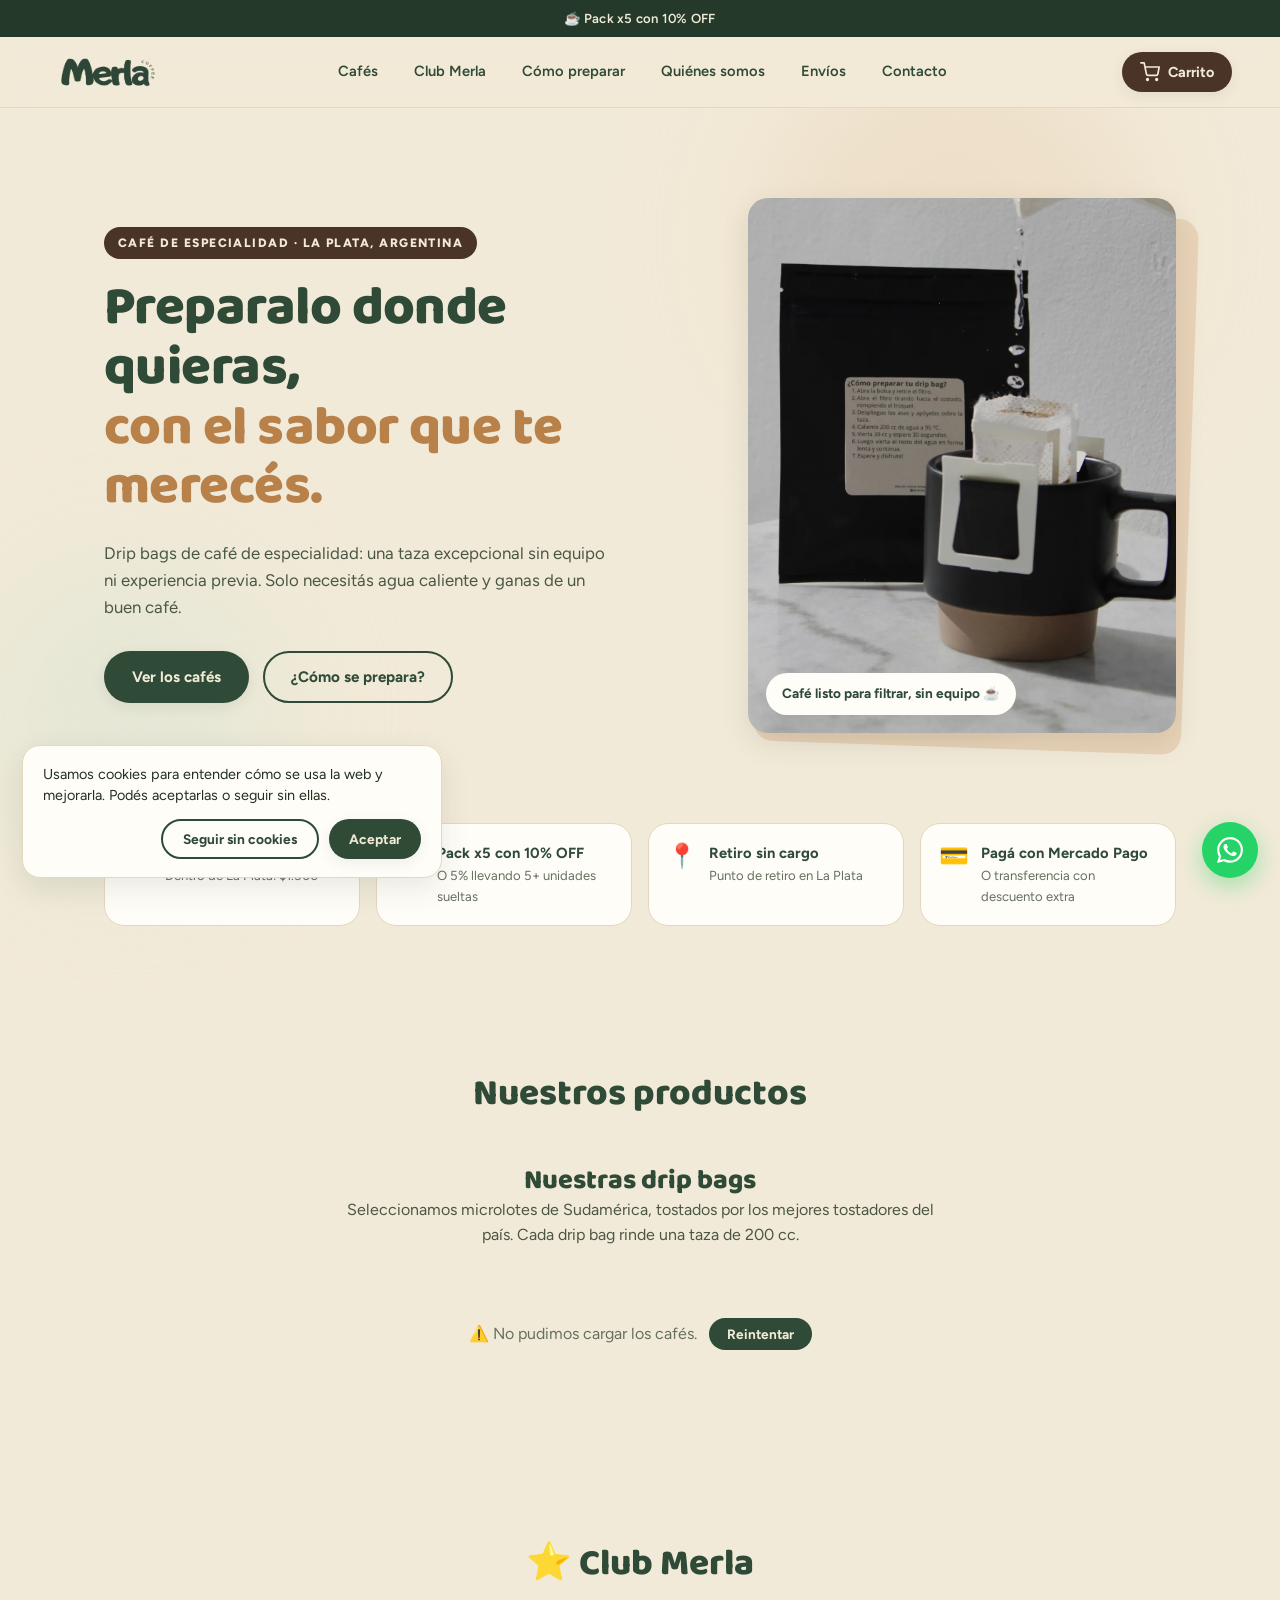
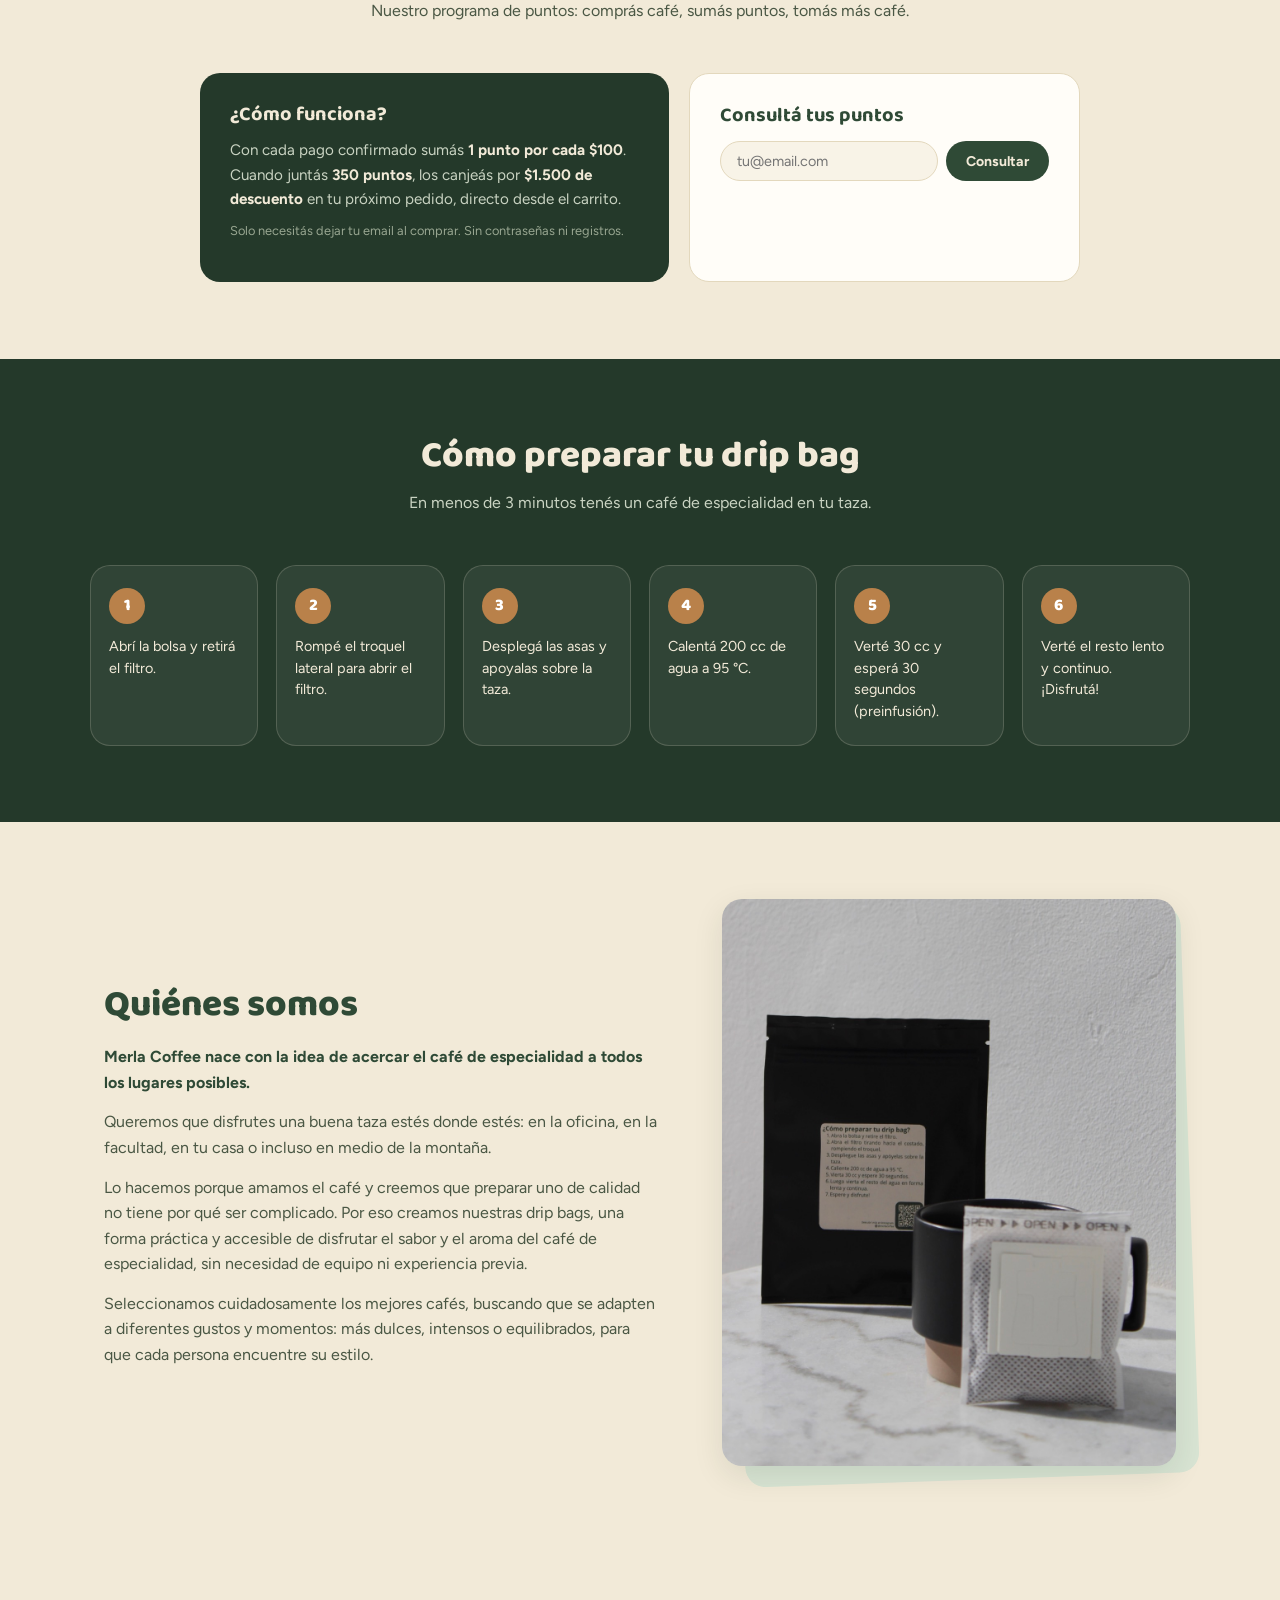
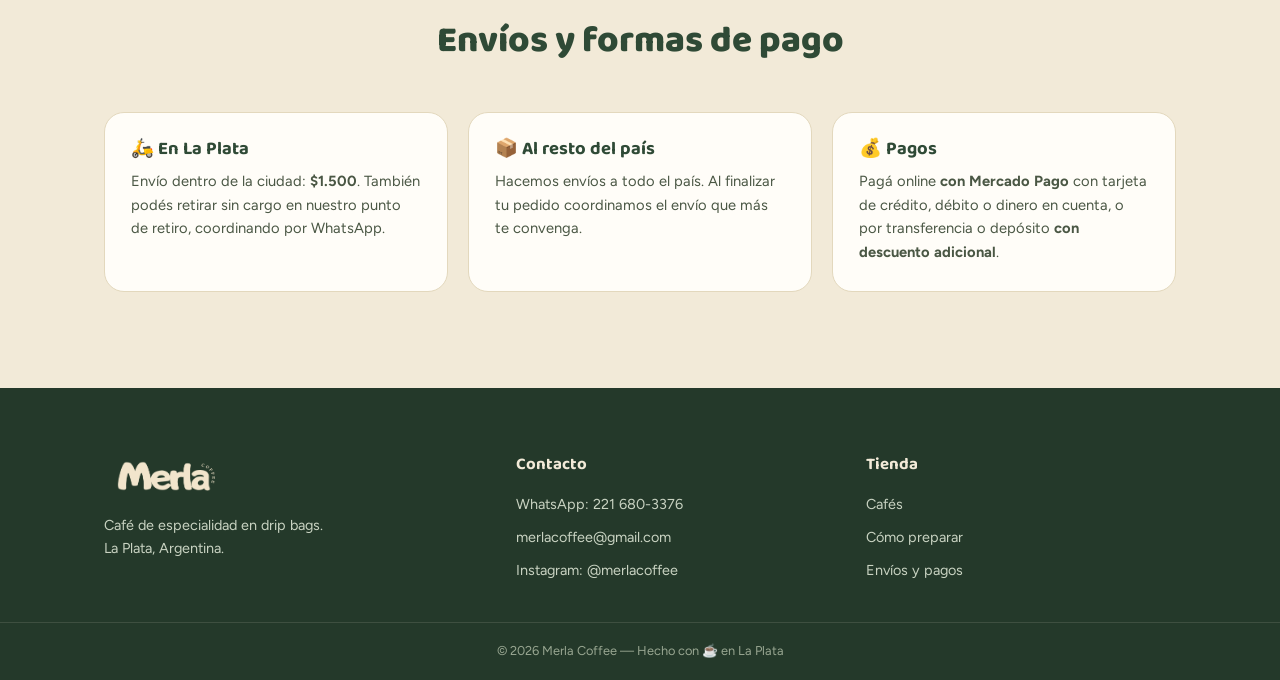
==== public/index.html @ 6edfac9d "Favicon sin fondo blanco: transparente afuera del circulo Co-Authored-By: Claude Opus 5.5 <noreply@a" ====
<!DOCTYPE html>
<html lang="es-AR">
<head>
  <!-- Iconos, todos derivados de img/favicon_1024.png. El de 180×180 es el que
       usa iOS al "Agregar a pantalla de inicio": tiene que venir ya en ese
       tamaño (si es más chico, el iPhone lo agranda y se ve borroso) y sin
       transparencia, porque iOS le aplica su propia máscara redondeada. -->
  <!-- Favicons circulares (transparentes afuera del círculo). Google pide
       múltiplos de 48 px: 48, 96 y 192. -->
  <link rel="icon" type="image/png" sizes="32x32" href="/img/favicon-32.png?v=8">
  <link rel="icon" type="image/png" sizes="48x48" href="/img/favicon-48.png?v=8">
  <link rel="icon" type="image/png" sizes="64x64" href="/img/favicon-64.png?v=8">
  <link rel="icon" type="image/png" sizes="96x96" href="/img/favicon-96.png?v=8">
  <link rel="icon" type="image/png" sizes="192x192" href="/img/favicon-192.png?v=8">
  <link rel="apple-touch-icon" sizes="180x180" href="/img/apple-touch-icon.png?v=5">
  <link rel="apple-touch-icon" sizes="512x512" href="/img/icon-512.png?v=5">
  <link rel="manifest" href="/site.webmanifest">
  <meta name="apple-mobile-web-app-title" content="Merla Coffee">
  <meta name="theme-color" content="#f2ead8">
  <meta charset="UTF-8">
  <meta name="viewport" content="width=device-width, initial-scale=1.0">
  <title>Merla Coffee — Café de especialidad en drip bags</title>
  <meta name="description" content="Café de especialidad en drip bags. Preparalo donde quieras, con la calidad y el sabor que te merecés. Envíos a todo el país desde La Plata.">
  <link rel="canonical" href="https://merlacoffee.com.ar/">

  <!-- Open Graph (previsualización al compartir en WhatsApp, Instagram, Facebook) -->
  <meta property="og:type" content="website">
  <meta property="og:site_name" content="Merla Coffee">
  <meta property="og:locale" content="es_AR">
  <meta property="og:url" content="https://merlacoffee.com.ar/">
  <meta property="og:title" content="Merla Coffee — Café de especialidad en drip bags">
  <meta property="og:description" content="Preparalo donde quieras, con la calidad y el sabor que te merecés. Envíos a todo el país desde La Plata.">
  <meta property="og:image" content="https://merlacoffee.com.ar/img/logo.webp">
  <meta property="og:image:width" content="591">
  <meta property="og:image:height" content="236">
  <meta property="og:image:alt" content="Merla Coffee">

  <!-- Twitter Card -->
  <meta name="twitter:card" content="summary_large_image">
  <meta name="twitter:title" content="Merla Coffee — Café de especialidad en drip bags">
  <meta name="twitter:description" content="Preparalo donde quieras, con la calidad y el sabor que te merecés. Envíos a todo el país desde La Plata.">
  <meta name="twitter:image" content="https://merlacoffee.com.ar/img/logo.webp">

  <link rel="preconnect" href="https://fonts.googleapis.com">
  <link rel="preconnect" href="https://fonts.gstatic.com" crossorigin>
  <!-- Preload del hero: es la imagen más grande de la primera pantalla (LCP) -->
  <link rel="preload" as="image" href="img/prod_1.webp" fetchpriority="high">
  <link href="https://fonts.googleapis.com/css2?family=Baloo+2:wght@500;600;700;800&family=Figtree:wght@400;500;600;700;800&display=swap" rel="stylesheet">
  <link rel="stylesheet" href="styles.css">

  <!-- Datos estructurados: ayudan a Google a entender que sos una tienda de La Plata -->
  <!-- ⚠️ DOMINIO DE PRODUCCIÓN: hoy es el subdominio de Cloudflare Workers.
      Si algún día ponés un dominio propio (ej. merlacoffee.com.ar), hay que
      cambiar esa URL en TODOS estos lugares: canonical, og:url, og:image,
      twitter:image, el JSON-LD de más abajo y en public/robots.txt +
      public/sitemap.xml. Es un buscar-y-reemplazar de la URL. -->
  <script type="application/ld+json">
  {
    "@context": "https://schema.org",
    "@type": "Store",
    "name": "Merla Coffee",
    "description": "Café de especialidad en drip bags. Envíos a todo el país desde La Plata.",
    "url": "https://merlacoffee.com.ar/",
    "logo": "https://merlacoffee.com.ar/img/logo_green.png",
    "image": "https://merlacoffee.com.ar/img/prod_1.webp",
    "telephone": "+5492216803376",
    "email": "merlacoffee@gmail.com",
    "priceRange": "$$",
    "address": {
      "@type": "PostalAddress",
      "addressLocality": "La Plata",
      "addressRegion": "Buenos Aires",
      "addressCountry": "AR"
    },
    "sameAs": [
      "https://instagram.com/merlacoffee",
      "https://wa.me/5492216803376"
    ]
  }
  </script>

  <!-- Analítica: Google Analytics 4 + Meta Pixel, los dos DETRÁS del banner de
       cookies (Consent Mode). No se carga nada ni se dejan cookies hasta que el
       visitante acepta; si rechaza o no elige, no se activa ninguno.
       GA_ID: analytics.google.com → Administrar → Flujos de datos → "ID de
       medición".  META_PIXEL_ID: Meta Events Manager → tu píxel. -->
  <script>
    window.GA_ID = "G-TCG3WWZMG1";
    window.META_PIXEL_ID = "4211192082505243";

    // GA4 (Consent Mode): por defecto, sin consentimiento
    window.dataLayer = window.dataLayer || [];
    function gtag() { dataLayer.push(arguments); }
    gtag("consent", "default", {
      ad_storage: "denied",
      ad_user_data: "denied",
      ad_personalization: "denied",
      analytics_storage: "denied",
    });

    // Meta Pixel: solo el stub que encola llamadas. fbevents.js NO se carga acá:
    // se carga en activarAnalitica(), recién cuando hay consentimiento.
    !function (f, b, e, v, n, t, s) {
      if (f.fbq) return;
      n = f.fbq = function () { n.callMethod ? n.callMethod.apply(n, arguments) : n.queue.push(arguments); };
      if (!f._fbq) f._fbq = n; n.push = n; n.loaded = !0; n.version = "2.0"; n.queue = [];
    }(window, document, "script");

    // Carga GA4 + Meta Pixel recién cuando el visitante acepta las cookies
    window.activarAnalitica = function () {
      if (window.__analiticaCargada) return;
      window.__analiticaCargada = true;
      // Google Analytics 4 (solo si el ID es real)
      if (window.GA_ID && window.GA_ID.indexOf("XXXX") === -1) {
        gtag("consent", "update", { analytics_storage: "granted" });
        var g = document.createElement("script");
        g.async = true;
        g.src = "https://www.googletagmanager.com/gtag/js?id=" + window.GA_ID;
        document.head.appendChild(g);
        gtag("js", new Date());
        gtag("config", window.GA_ID);
      }
      // Meta Pixel — con Advanced Matching: si ya conocemos el email del
      // cliente (lo dejó en el carrito o en Club Merla), se lo pasamos a fbq,
      // que lo hashea (SHA-256) antes de enviarlo. Mejora el match de las
      // conversiones y la puntuación de calidad de datos.
      if (window.META_PIXEL_ID && window.fbq) {
        var m = document.createElement("script");
        m.async = true;
        m.src = "https://connect.facebook.net/en_US/fbevents.js";
        document.head.appendChild(m);
        var em = (localStorage.getItem("merla-email") || "").trim().toLowerCase();
        fbq("init", window.META_PIXEL_ID, em ? { em: em } : {});
        fbq("track", "PageView");
      }
    };

    // Si ya aceptó en una visita anterior, respetamos su elección
    if (localStorage.getItem("merla-cookies") === "aceptadas") window.activarAnalitica();
  </script>
</head>
<body>

  <!-- Los mensajes rotan solos (ver app.js). Se apilan en la misma celda de
       grilla: la barra mide lo que el más alto y no salta al cambiar. Para
       agregar o sacar avisos, alcanza con tocar estos <p>. -->
  <div class="announcement" id="announcement">
    <p class="announcement__item activo">☕ Pack x5 con 10% OFF</p>
    <p class="announcement__item">⭐ Sumá puntos con Club Merla</p>
    <p class="announcement__item">📦 Envíos a todo el país</p>
  </div>

  <header class="header" id="inicio">
    <a class="header__logo" href="#inicio" aria-label="Merla Coffee">
      <img src="img/logo_green.png" alt="Merla Coffee">
    </a>
    <nav class="header__nav" id="nav">
      <a href="#cafes">Cafés</a>
      <a href="#club">Club Merla</a>
      <a href="#preparacion">Cómo preparar</a>
      <a href="#nosotros">Quiénes somos</a>
      <a href="#envios">Envíos</a>
      <a href="#contacto">Contacto</a>
    </nav>
    <div class="header__actions">
      <button class="cart-btn" id="cart-open" aria-label="Abrir carrito">
        <svg width="20" height="20" viewBox="0 0 24 24" fill="none" stroke="currentColor" stroke-width="2" stroke-linecap="round" stroke-linejoin="round"><circle cx="9" cy="21" r="1"/><circle cx="20" cy="21" r="1"/><path d="M1 1h4l2.68 13.39a2 2 0 0 0 2 1.61h9.72a2 2 0 0 0 2-1.61L23 6H6"/></svg>
        <span>Carrito</span>
        <span class="cart-btn__badge" id="cart-count" hidden>0</span>
      </button>
      <button class="burger" id="burger" aria-label="Abrir menú">
        <span></span><span></span><span></span>
      </button>
    </div>
  </header>

  <main>
    <section class="hero">
      <div class="hero__content">
        <p class="hero__kicker">Café de especialidad · La Plata, Argentina</p>
        <h1>Preparalo donde quieras,<br><em>con el sabor que te merecés.</em></h1>
        <p class="hero__sub">Drip bags de café de especialidad: una taza excepcional sin equipo ni experiencia previa. Solo necesitás agua caliente y ganas de un buen café.</p>
        <div class="hero__cta">
          <a class="btn btn--primary" href="#cafes">Ver los cafés</a>
          <a class="btn btn--ghost" href="#preparacion">¿Cómo se prepara?</a>
        </div>
      </div>
      <div class="hero__img">
        <img src="img/prod_1.webp" alt="Drip bag Merla Coffee preparándose en una taza" fetchpriority="high" decoding="async">
        <div class="hero__tag">Café listo para filtrar, sin equipo ☕</div>
      </div>
    </section>

    <section class="benefits">
      <div class="benefit">
        <span class="benefit__icon">🚚</span>
        <div><strong>Envíos a todo el país</strong><p>Dentro de La Plata: $1.500</p></div>
      </div>
      <div class="benefit">
        <span class="benefit__icon">🏷️</span>
        <div><strong>Pack x5 con 10% OFF</strong><p>O 5% llevando 5+ unidades sueltas</p></div>
      </div>
      <div class="benefit">
        <span class="benefit__icon">📍</span>
        <div><strong>Retiro sin cargo</strong><p>Punto de retiro en La Plata</p></div>
      </div>
      <div class="benefit">
        <span class="benefit__icon">💳</span>
        <div><strong>Pagá con Mercado Pago</strong><p>O transferencia con descuento extra</p></div>
      </div>
    </section>

    <section class="section" id="cafess">
      <div class="section__head">
        <h2>Nuestros productos</h2>
      </div>
      <!-- Selector de categorías tipo pestañas: aparece solo si hay café 1/4
           y/o tazas. Al cambiar, se muestran los productos de esa categoría.
           Cada categoría tiene su propio título + descripción dentro del panel. -->
      <div class="cat-tabs" id="cat-tabs" hidden role="tablist" aria-label="Categorías de productos"></div>

      <div class="cat-panel" id="panel-cafes">
        <div class="section__head catalogo__subhead">
          <h3>Nuestras drip bags</h3>
          <p>Seleccionamos microlotes de Sudamérica, tostados por los mejores tostadores del país. Cada drip bag rinde una taza de 200 cc.</p>
        </div>
        <div class="filtros region-filtros" hidden></div>
        <div class="grid" id="product-grid"></div>
      </div>

      <div class="catalogo__extra" id="cafe14-seccion" hidden>
        <div class="section__head catalogo__subhead">
          <h3>Café en bolsa · ⅛ kg</h3>
          <p>Nuestros mismos cafés de especialidad, en bolsa de 125 g. Para quienes ya tienen su método y quieren preparar en casa.</p>
        </div>
        <div class="filtros region-filtros" hidden></div>
        <div class="grid" id="product-grid-cafe14"></div>
      </div>

      <div class="catalogo__extra" id="tazas-seccion" hidden>
        <div class="section__head catalogo__subhead">
          <h3>Tazas y accesorios</h3>
          <p>Todo lo que necesitás para disfrutar tu café como se merece.</p>
        </div>
        <div class="grid" id="product-grid-merch"></div>
      </div>
    </section>

    <section class="section" id="club">
      <div class="section__head">
        <h2>⭐ Club Merla</h2>
        <p>Nuestro programa de puntos: comprás café, sumás puntos, tomás más café.</p>
      </div>
      <div class="club">
        <div class="club__card">
          <h3>¿Cómo funciona?</h3>
          <p>Con cada pago confirmado sumás <strong>1 punto por cada $100</strong>. Cuando juntás <strong>350 puntos</strong>, los canjeás por <strong>$1.500 de descuento</strong> en tu próximo pedido, directo desde el carrito.</p>
          <p class="club__nota">Solo necesitás dejar tu email al comprar. Sin contraseñas ni registros.</p>
        </div>
        <div class="club__card club__card--consulta">
          <h3>Consultá tus puntos</h3>
          <div class="club__form">
            <input type="email" id="club-email" placeholder="tu@email.com" autocomplete="email">
            <button id="club-consultar">Consultar</button>
          </div>
          <p class="club__saldo" id="club-saldo"></p>
        </div>
      </div>
    </section>

    <section class="section section--green" id="preparacion">
      <div class="section__head">
        <h2>Cómo preparar tu drip bag</h2>
        <p>En menos de 3 minutos tenés un café de especialidad en tu taza.</p>
      </div>
      <ol class="steps">
        <li><span>1</span><p>Abrí la bolsa y retirá el filtro.</p></li>
        <li><span>2</span><p>Rompé el troquel lateral para abrir el filtro.</p></li>
        <li><span>3</span><p>Desplegá las asas y apoyalas sobre la taza.</p></li>
        <li><span>4</span><p>Calentá 200 cc de agua a 95 °C.</p></li>
        <li><span>5</span><p>Verté 30 cc y esperá 30 segundos (preinfusión).</p></li>
        <li><span>6</span><p>Verté el resto lento y continuo. ¡Disfrutá!</p></li>
      </ol>
    </section>

    <section class="section about" id="nosotros">
      <div class="about__text">
        <h2>Quiénes somos</h2>
        <p><strong>Merla Coffee nace con la idea de acercar el café de especialidad a todos los lugares posibles.</strong></p>
        <p>Queremos que disfrutes una buena taza estés donde estés: en la oficina, en la facultad, en tu casa o incluso en medio de la montaña.</p>
        <p>Lo hacemos porque amamos el café y creemos que preparar uno de calidad no tiene por qué ser complicado. Por eso creamos nuestras drip bags, una forma práctica y accesible de disfrutar el sabor y el aroma del café de especialidad, sin necesidad de equipo ni experiencia previa.</p>
        <p>Seleccionamos cuidadosamente los mejores cafés, buscando que se adapten a diferentes gustos y momentos: más dulces, intensos o equilibrados, para que cada persona encuentre su estilo.</p>
      </div>
      <div class="about__img">
        <!-- Está muy abajo del pliegue: lazy + tamaño declarado para que no
             salte el layout cuando entra. -->
        <img src="img/prod_2_web.jpg" alt="Drip bag Merla Coffee" width="1100" height="1375" loading="lazy" decoding="async">
      </div>
    </section>

    <section class="section" id="envios">
      <div class="section__head">
        <h2>Envíos y formas de pago</h2>
      </div>
      <div class="info-cards">
        <div class="info-card">
          <h3>🛵 En La Plata</h3>
          <p>Envío dentro de la ciudad: <strong>$1.500</strong>. También podés retirar sin cargo en nuestro punto de retiro, coordinando por WhatsApp.</p>
        </div>
        <div class="info-card">
          <h3>📦 Al resto del país</h3>
          <p>Hacemos envíos a todo el país. Al finalizar tu pedido coordinamos el envío que más te convenga.</p>
        </div>
        <div class="info-card">
          <h3>💰 Pagos</h3>
          <p>Pagá online <strong>con Mercado Pago</strong> con tarjeta de crédito, débito o dinero en cuenta, o por transferencia o depósito <strong>con descuento adicional</strong>.</p>
        </div>
      </div>
    </section>
  </main>

  <footer class="footer" id="contacto">
    <div class="footer__inner">
      <div class="footer__brand">
        <img src="img/logo_cream.png" alt="Merla Coffee">
        <p>Café de especialidad en drip bags.<br>La Plata, Argentina.</p>
      </div>
      <div class="footer__col">
        <h4>Contacto</h4>
        <a href="https://wa.me/5492216803376" target="_blank" rel="noopener">WhatsApp: 221 680-3376</a>
        <a href="mailto:merlacoffee@gmail.com">merlacoffee@gmail.com</a>
        <a href="https://instagram.com/merlacoffee" target="_blank" rel="noopener">Instagram: @merlacoffee</a>
      </div>
      <div class="footer__col">
        <h4>Tienda</h4>
        <a href="#cafes">Cafés</a>
        <a href="#preparacion">Cómo preparar</a>
        <a href="#envios">Envíos y pagos</a>
      </div>
    </div>
    <p class="footer__copy">© 2026 Merla Coffee — Hecho con ☕ en La Plata</p>
  </footer>

  <!-- Carrito -->
  <div class="overlay" id="overlay" hidden></div>
  <aside class="cart" id="cart" aria-label="Carrito de compras" hidden>
    <div class="cart__head">
      <h3>Tu pedido</h3>
      <button class="cart__close" id="cart-close" aria-label="Cerrar carrito">✕</button>
    </div>
    <!-- Todo el contenido scrollea junto: con el formulario de envío abierto el
         pie es más alto que la pantalla y los botones de pago quedaban fuera. -->
    <div class="cart__scroll">
    <div class="cart__items" id="cart-items"></div>
    <div class="cart__foot" id="cart-foot">
      <div class="cart__email">
        <input type="email" id="email-input" placeholder="Tu email (obligatorio — suma puntos ⭐)" required autocomplete="email">
      </div>
      <div class="cart__coupon" id="coupon-form">
        <input type="text" id="coupon-input" placeholder="¿Tenés un cupón?" autocomplete="off">
        <button id="coupon-apply">Aplicar</button>
      </div>
      <div class="cart__coupon-applied" id="coupon-applied" hidden>
        🎟️ Cupón <strong id="coupon-applied-code"></strong> aplicado
        <button id="coupon-remove">Quitar</button>
      </div>
      <div class="points-box" id="points-box"></div>
      <div class="entrega" id="entrega">
        <div class="entrega__form">
          <input id="envio-nombre" placeholder="Nombre y apellido (opcional)" autocomplete="name">
        </div>
        <p class="entrega__label">¿Cómo lo querés recibir?</p>
        <div class="entrega__ops">
          <label class="entrega__op"><input type="radio" name="entrega" value="retiro" checked> 🏪 Retiro en el local</label>
          <label class="entrega__op"><input type="radio" name="entrega" value="envio"> 📦 Envío</label>
        </div>
        <div class="entrega__form" id="envio-form" hidden>
          <div class="entrega__row">
            <input id="envio-ciudad" placeholder="Ciudad" autocomplete="address-level2">
            <input id="envio-cp" placeholder="Código postal" autocomplete="postal-code" inputmode="numeric">
          </div>
          <div class="entrega__row">
            <input id="envio-provincia" placeholder="Provincia" autocomplete="address-level1">
            <input id="envio-telefono" placeholder="Teléfono" autocomplete="tel" inputmode="tel">
          </div>
          <p class="entrega__aviso" id="envio-costo-estado">📦 Ingresá tu código postal, ciudad y provincia para ver las opciones de envío.</p>
          <!-- Paso 1: a domicilio o a sucursal. Recién después se muestran los
               transportistas de esa modalidad, para no mezclar las dos listas. -->
          <div class="modalidades" id="envio-modalidad" hidden></div>
          <div class="entrega__opciones" id="envio-opciones" hidden></div>
          <!-- Las sucursales van fuera del contenedor de opciones: ese tiene
               scroll propio (max-height) y adentro las dos listas se tapaban -->
          <div id="envio-sucursales" hidden></div>
          <input id="envio-direccion" placeholder="Dirección (calle y número)" autocomplete="street-address">
          <input id="envio-notas" placeholder="Notas (piso, depto, referencia)" autocomplete="off">
        </div>
      </div>
      <p class="cart__error" id="cart-error" hidden></p>
      <div id="cart-summary">
        <div class="cart__row"><span>Subtotal</span><span id="cart-subtotal">$0</span></div>
        <div class="cart__row" id="shipping-row" hidden><span>Envío</span><span id="cart-shipping">$0</span></div>
        <div class="cart__row cart__row--discount" id="discount-row" hidden><span>Descuento 5% (5+ sueltas)</span><span id="cart-discount">-$0</span></div>
        <div class="cart__row cart__row--discount" id="coupon-row" hidden><span id="coupon-row-label">Cupón</span><span id="cart-coupon-discount">-$0</span></div>
        <div class="cart__row cart__row--discount" id="points-row" hidden><span>Canje puntos ⭐</span><span id="cart-points-discount">-$0</span></div>
        <div class="cart__row cart__row--total"><span>Total</span><span id="cart-total">$0</span></div>
        <p class="cart__transf" id="cart-transf" hidden></p>
        <p class="cart__hint" id="discount-hint"></p>
        <p class="cart__earn" id="cart-earn"></p>
      </div>
      <button class="btn btn--mp btn--full" id="pay-mp" hidden>
        <svg width="18" height="18" viewBox="0 0 24 24" fill="none" stroke="currentColor" stroke-width="2" stroke-linecap="round" stroke-linejoin="round"><rect x="2" y="5" width="20" height="14" rx="3"/><path d="M2 10h20"/><circle cx="7" cy="15" r="1"/></svg>
        Pagar con Mercado Pago
      </button>
      <button class="btn btn--modo btn--full" id="pay-modo" hidden>
        <svg width="18" height="18" viewBox="0 0 24 24" fill="none" stroke="currentColor" stroke-width="2" stroke-linecap="round" stroke-linejoin="round"><rect x="2" y="5" width="20" height="14" rx="3"/><path d="M2 10h20"/></svg>
        Pagar con MODO
      </button>
      <p class="cart__test-note" id="modo-test-note" hidden>⚠️ Modo de prueba: el pago online todavía no cobra de verdad.</p>
      <div class="cart__divider"><span>o si preferís</span></div>
      <button class="btn btn--wsp btn--full" id="checkout">
        <svg width="18" height="18" viewBox="0 0 24 24" fill="currentColor"><path d="M17.472 14.382c-.297-.149-1.758-.867-2.03-.967-.273-.099-.471-.148-.67.15-.197.297-.767.966-.94 1.164-.173.199-.347.223-.644.075-.297-.15-1.255-.463-2.39-1.475-.883-.788-1.48-1.761-1.653-2.059-.173-.297-.018-.458.13-.606.134-.133.298-.347.446-.52.149-.174.198-.298.298-.497.099-.198.05-.371-.025-.52-.075-.149-.669-1.612-.916-2.207-.242-.579-.487-.5-.669-.51-.173-.008-.371-.01-.57-.01-.198 0-.52.074-.792.372-.272.297-1.04 1.016-1.04 2.479 0 1.462 1.065 2.875 1.213 3.074.149.198 2.096 3.2 5.077 4.487.709.306 1.262.489 1.694.625.712.227 1.36.195 1.871.118.571-.085 1.758-.719 2.006-1.413.248-.694.248-1.289.173-1.413-.074-.124-.272-.198-.57-.347m-5.421 7.403h-.004a9.87 9.87 0 0 1-5.031-1.378l-.361-.214-3.741.982.998-3.648-.235-.374a9.86 9.86 0 0 1-1.51-5.26c.001-5.45 4.436-9.884 9.888-9.884 2.64 0 5.122 1.03 6.988 2.898a9.825 9.825 0 0 1 2.893 6.994c-.003 5.45-4.437 9.884-9.885 9.884m8.413-18.297A11.815 11.815 0 0 0 12.05 0C5.495 0 .16 5.335.157 11.892c0 2.096.547 4.142 1.588 5.945L.057 24l6.305-1.654a11.882 11.882 0 0 0 5.683 1.448h.005c6.554 0 11.89-5.335 11.893-11.893a11.821 11.821 0 0 0-3.48-8.413Z"/></svg>
        Pedir por WhatsApp
      </button>
      <p class="cart__note">Con Mercado Pago pagás al instante con tarjeta o dinero en cuenta. Por WhatsApp registramos tu pedido pendiente y coordinamos el pago. Los puntos se acreditan al confirmar el cobro.</p>
    </div>
    </div>
  </aside>

  <!-- Modal de producto -->
  <div class="modal" id="modal" hidden>
    <div class="modal__card" id="modal-card"></div>
  </div>

  <div class="toast" id="toast" hidden></div>

  <a class="wa-float" href="https://wa.me/5492216803376?text=Hola%20Merla%20Coffee!%20Quiero%20hacer%20una%20consulta." target="_blank" rel="noopener" aria-label="Escribinos por WhatsApp">
    <svg width="26" height="26" viewBox="0 0 24 24" fill="currentColor"><path d="M17.472 14.382c-.297-.149-1.758-.867-2.03-.967-.273-.099-.471-.148-.67.15-.197.297-.767.966-.94 1.164-.173.199-.347.223-.644.075-.297-.15-1.255-.463-2.39-1.475-.883-.788-1.48-1.761-1.653-2.059-.173-.297-.018-.458.13-.606.134-.133.298-.347.446-.52.149-.174.198-.298.298-.497.099-.198.05-.371-.025-.52-.075-.149-.669-1.612-.916-2.207-.242-.579-.487-.5-.669-.51-.173-.008-.371-.01-.57-.01-.198 0-.52.074-.792.372-.272.297-1.04 1.016-1.04 2.479 0 1.462 1.065 2.875 1.213 3.074.149.198 2.096 3.2 5.077 4.487.709.306 1.262.489 1.694.625.712.227 1.36.195 1.871.118.571-.085 1.758-.719 2.006-1.413.248-.694.248-1.289.173-1.413-.074-.124-.272-.198-.57-.347m-5.421 7.403h-.004a9.87 9.87 0 0 1-5.031-1.378l-.361-.214-3.741.982.998-3.648-.235-.374a9.86 9.86 0 0 1-1.51-5.26c.001-5.45 4.436-9.884 9.888-9.884 2.64 0 5.122 1.03 6.988 2.898a9.825 9.825 0 0 1 2.893 6.994c-.003 5.45-4.437 9.884-9.885 9.884m8.413-18.297A11.815 11.815 0 0 0 12.05 0C5.495 0 .16 5.335.157 11.892c0 2.096.547 4.142 1.588 5.945L.057 24l6.305-1.654a11.882 11.882 0 0 0 5.683 1.448h.005c6.554 0 11.89-5.335 11.893-11.893a11.821 11.821 0 0 0-3.48-8.413Z"/></svg>
  </a>

  <!-- Banner de consentimiento de cookies (para la analítica GA4 + Meta Pixel) -->
  <div class="cookie-banner" id="cookie-banner" hidden>
    <p class="cookie-banner__texto">Usamos cookies para entender cómo se usa la web y mejorarla. Podés aceptarlas o seguir sin ellas.</p>
    <div class="cookie-banner__acciones">
      <button class="btn btn--ghost" id="cookie-reject">Seguir sin cookies</button>
      <button class="btn btn--primary" id="cookie-accept">Aceptar</button>
    </div>
  </div>

  <script src="motor.js"></script>
  <script src="app.js"></script>
</body>
</html>
---- public/styles.css ----
/* ===== Merla Coffee ===== */
:root {
  --crema: #f2ead8;
  --crema-suave: #f8f3e7;
  --crema-borde: #e3d8bd;
  --verde: #2f4a36;
  --verde-oscuro: #24392a;
  --verde-claro: #3d5c45;
  --tinta: #22301f;
  --caramelo: #b9814a;
  --caramelo-suave: #e9d3b8;
  /* Café tostado: para superficies (el caramelo es muy claro para fondo con
     texto crema, no llega al contraste mínimo). Hoy lo usa el botón del carrito. */
  --cacao: #4a3428;
  --cacao-claro: #5e4433;
  --blanco: #fffdf8;
  --sombra: 0 10px 30px rgba(34, 48, 31, 0.1);
  --sombra-suave: 0 4px 14px rgba(34, 48, 31, 0.08);
  --radio: 20px;
  --fuente-display: "Baloo 2", "Trebuchet MS", sans-serif;
  --fuente-texto: "Figtree", -apple-system, "Segoe UI", sans-serif;
}

* { margin: 0; padding: 0; box-sizing: border-box; }

[hidden] { display: none !important; }

html { scroll-behavior: smooth; }

body {
  font-family: var(--fuente-texto);
  background: var(--crema);
  color: var(--tinta);
  line-height: 1.6;
  -webkit-font-smoothing: antialiased;
}

img { max-width: 100%; display: block; }

h1, h2, h3 {
  font-family: var(--fuente-display);
  color: var(--verde);
  line-height: 1.15;
}

section[id], footer[id] { scroll-margin-top: 90px; }

:focus-visible {
  outline: 3px solid var(--caramelo);
  outline-offset: 2px;
  border-radius: 4px;
}

/* ===== Animaciones de aparición ===== */
.reveal {
  opacity: 0;
  transform: translateY(18px);
  transition: opacity 0.55s ease var(--delay, 0ms), transform 0.55s ease var(--delay, 0ms);
}

.reveal.visible { opacity: 1; transform: none; }

@media (prefers-reduced-motion: reduce) {
  .reveal { opacity: 1; transform: none; transition: none; }
  html { scroll-behavior: auto; }
}

/* ===== Announcement ===== */
/* Carrusel: los avisos se apilan en la misma celda de grilla y se turnan. Al
   estar apilados (y no absolutos) la barra conserva su alto y no salta. */
.announcement {
  display: grid;
  background: var(--verde-oscuro);
  color: var(--crema);
  text-align: center;
  font-size: 0.82rem;
  font-weight: 600;
  padding: 8px 16px;
  letter-spacing: 0.02em;
  overflow: hidden;
}

.announcement__item {
  grid-area: 1 / 1;
  opacity: 0;
  transform: translateY(8px);
  transition: opacity 0.45s ease, transform 0.45s ease;
  pointer-events: none;        /* el aviso oculto no tapa nada */
}

.announcement__item.activo {
  opacity: 1;
  transform: none;
  pointer-events: auto;
}

/* El que se va sale hacia arriba, así el movimiento se lee como una rueda */
.announcement__item.saliendo { transform: translateY(-8px); }

@media (prefers-reduced-motion: reduce) {
  .announcement__item { transition: opacity 0.2s ease; transform: none; }
  .announcement__item.saliendo { transform: none; }
}

/* ===== Header ===== */
.header {
  position: sticky;
  top: 0;
  z-index: 50;
  display: flex;
  align-items: center;
  justify-content: space-between;
  gap: 16px;
  padding: 12px clamp(16px, 4vw, 48px);
  background: rgba(242, 234, 216, 0.9);
  backdrop-filter: blur(12px);
  -webkit-backdrop-filter: blur(12px);
  border-bottom: 1px solid var(--crema-borde);
}

.header__logo img { height: 46px; width: auto; }

/* align-items: center para que, cuando el ancho aprieta y algún ítem se parte
   en dos líneas ("Club / Merla"), los de una línea no se estiren a lo alto: la
   pastilla del activo/hover queda del alto del texto y no un óvalo enorme.
   text-align: center centra los que sí se parten. */
.header__nav { display: flex; align-items: center; gap: clamp(2px, 1vw, 8px); }

.header__nav a {
  color: var(--verde);
  text-decoration: none;
  text-align: center;
  font-weight: 600;
  font-size: 0.92rem;
  padding: 8px 14px;
  border-radius: 999px;
  transition: background 0.2s, color 0.2s;
}

.header__nav a:hover { background: var(--verde); color: var(--crema); }

.header__actions { display: flex; align-items: center; gap: 10px; }

.cart-btn {
  position: relative;
  display: flex;
  align-items: center;
  gap: 8px;
  background: var(--cacao);
  color: var(--crema);
  border: none;
  border-radius: 999px;
  padding: 10px 18px;
  font-family: var(--fuente-texto);
  font-weight: 700;
  font-size: 0.9rem;
  cursor: pointer;
  transition: background 0.2s, transform 0.15s, box-shadow 0.2s;
  box-shadow: var(--sombra-suave);
}

.cart-btn:hover { background: var(--cacao-claro); transform: translateY(-1px); box-shadow: var(--sombra); }

.cart-btn__badge {
  position: absolute;
  top: -6px;
  right: -6px;
  /* Verde sobre el cacao del botón: dos marrones pegados quedaban turbios y el
     caramelo con texto blanco no llegaba al contraste mínimo (3,3:1) */
  background: var(--verde);
  color: #fff;
  font-size: 0.72rem;
  font-weight: 800;
  min-width: 22px;
  height: 22px;
  border-radius: 999px;
  display: flex;
  align-items: center;
  justify-content: center;
  padding: 0 5px;
  border: 2px solid var(--crema);
}

.burger { display: none; background: none; border: none; cursor: pointer; padding: 8px; }
.burger span { display: block; width: 22px; height: 2px; background: var(--verde); margin: 5px 0; border-radius: 2px; }

/* ===== Hero ===== */
.hero {
  position: relative;
  display: grid;
  grid-template-columns: 1.15fr 0.85fr;
  align-items: center;
  gap: clamp(24px, 5vw, 64px);
  padding: clamp(44px, 7vw, 96px) clamp(16px, 5vw, 64px);
  max-width: 1200px;
  margin: 0 auto;
}

/* Manchas decorativas suaves detrás del hero */
.hero::before,
.hero::after {
  content: "";
  position: absolute;
  border-radius: 50%;
  filter: blur(70px);
  opacity: 0.5;
  z-index: -1;
  pointer-events: none;
}

.hero::before {
  width: 380px;
  height: 380px;
  background: var(--caramelo-suave);
  top: -60px;
  right: 8%;
}

.hero::after {
  width: 300px;
  height: 300px;
  background: #d8e4d3;
  bottom: -40px;
  left: -60px;
}

.hero__kicker {
  display: inline-block;
  text-transform: uppercase;
  letter-spacing: 0.12em;
  font-size: 0.76rem;
  font-weight: 800;
  color: var(--crema);
  background: var(--cacao);
  padding: 6px 14px;
  border-radius: 999px;
  margin-bottom: 20px;
}

.hero h1 {
  font-size: clamp(2.1rem, 5vw, 3.4rem);
  font-weight: 800;
  line-height: 1.1;
  letter-spacing: -0.01em;
}

.hero h1 em {
  font-style: normal;
  color: var(--caramelo);
}

.hero__sub {
  margin: 22px 0 30px;
  font-size: 1.05rem;
  color: #4a5744;
  max-width: 46ch;
}

.hero__cta { display: flex; gap: 14px; flex-wrap: wrap; }

/* min-width evita que las fotos inflen las columnas del grid en pantallas chicas */
.hero__content, .hero__img, .about__text, .about__img { min-width: 0; }

.hero__img { position: relative; }

.hero__img::before {
  content: "";
  position: absolute;
  inset: 14px -14px -14px 14px;
  border-radius: var(--radio);
  background: var(--caramelo-suave);
  z-index: -1;
  transform: rotate(2deg);
}

.hero__img img {
  width: 100%;
  /* height:auto para que mande el aspect-ratio 4/5 aunque el <img> tenga
     atributos width/height: si no, un height fijo lo deforma y recorta. */
  height: auto;
  border-radius: var(--radio);
  box-shadow: var(--sombra);
  aspect-ratio: 4 / 5;
  object-fit: cover;
}

.hero__tag {
  position: absolute;
  bottom: 18px;
  left: 18px;
  background: var(--blanco);
  color: var(--verde);
  font-weight: 700;
  font-size: 0.85rem;
  padding: 10px 16px;
  border-radius: 999px;
  box-shadow: var(--sombra);
}

/* ===== Botones ===== */
.btn {
  display: inline-flex;
  align-items: center;
  justify-content: center;
  gap: 8px;
  border: none;
  border-radius: 999px;
  padding: 14px 28px;
  font-family: var(--fuente-texto);
  font-weight: 700;
  font-size: 0.95rem;
  text-decoration: none;
  cursor: pointer;
  transition: background 0.2s, transform 0.15s, color 0.2s, box-shadow 0.2s;
  text-align: center;
}

.btn--primary { background: var(--verde); color: var(--crema); box-shadow: var(--sombra-suave); }
.btn--primary:hover { background: var(--verde-claro); transform: translateY(-2px); box-shadow: var(--sombra); }

.btn--ghost { background: transparent; color: var(--verde); border: 2px solid var(--verde); padding: 12px 26px; }
.btn--ghost:hover { background: var(--verde); color: var(--crema); }

.btn--modo { background: #1c1c28; color: #fff; box-shadow: var(--sombra-suave); }
.btn--modo:hover { background: #33334a; transform: translateY(-2px); box-shadow: var(--sombra); }
.btn--modo:disabled { opacity: 0.65; cursor: wait; transform: none; }

.btn--wsp { background: #eaf6ec; color: #1d7a3d; border: 1.5px solid #bfe3c8; }
.btn--wsp:hover { background: #25d366; color: #fff; border-color: #25d366; transform: translateY(-2px); }

.btn--full { width: 100%; }

/* ===== Beneficios ===== */
.benefits {
  display: grid;
  grid-template-columns: repeat(4, 1fr);
  gap: 16px;
  max-width: 1200px;
  margin: 0 auto;
  padding: 0 clamp(16px, 5vw, 64px) clamp(40px, 6vw, 70px);
}

.benefit {
  display: flex;
  align-items: flex-start;
  gap: 12px;
  background: var(--blanco);
  border: 1px solid var(--crema-borde);
  border-radius: var(--radio);
  padding: 18px;
  transition: transform 0.2s, box-shadow 0.2s;
}

.benefit:hover { transform: translateY(-3px); box-shadow: var(--sombra-suave); }

.benefit__icon { font-size: 1.5rem; line-height: 1.2; }
.benefit strong { color: var(--verde); font-size: 0.92rem; display: block; }
.benefit p { font-size: 0.82rem; color: #66705f; }

/* ===== Secciones ===== */
.section {
  max-width: 1200px;
  margin: 0 auto;
  padding: clamp(40px, 6vw, 80px) clamp(16px, 5vw, 64px);
}

.section__head { text-align: center; max-width: 620px; margin: 0 auto clamp(30px, 4vw, 50px); }
.section__head h2 { font-size: clamp(1.7rem, 3.5vw, 2.3rem); font-weight: 800; margin-bottom: 12px; }
.section__head p { color: #4a5744; }

/* ===== Grid de productos ===== */
.grid {
  display: grid;
  grid-template-columns: repeat(auto-fill, minmax(270px, 1fr));
  gap: 24px;
}

/* Café en bolsa / tazas: ahora son paneles del selector de categorías */
.catalogo__extra { margin-top: 0; }
.catalogo__subhead { margin: 0 auto clamp(20px, 3vw, 30px); }

/* Selector de categorías y filtro de países: segmented control tipo panel de
   admin — barrita grisácea bien redondeada, activa en verde. Se puede deslizar
   en horizontal (scroll suave) cuando hay muchas pills. */
.cat-tabs, .filtros {
  display: flex;
  flex-wrap: nowrap;
  width: max-content;
  max-width: 100%;
  gap: 4px;
  margin: 0 auto clamp(16px, 2.5vw, 24px);
  padding: 5px;
  background: #e7e3da;
  border-radius: 999px;
  overflow-x: auto;
  scroll-behavior: smooth;
  -webkit-overflow-scrolling: touch;
  scrollbar-width: none;          /* Firefox: sin barra de scroll */
}
.cat-tabs::-webkit-scrollbar, .filtros::-webkit-scrollbar { display: none; } /* Chrome/Safari */
.cat-tabs[hidden], .filtros[hidden] { display: none; }
/* Con el mouse también se arrastra (ver app.js). La manito aparece solo cuando
   la barra se desborda; mientras se arrastra, el scroll deja de ser suave para
   que siga al puntero sin latencia. */
.cat-tabs.deslizable, .filtros.deslizable { cursor: grab; }
.cat-tabs.arrastrando, .filtros.arrastrando { cursor: grabbing; scroll-behavior: auto; user-select: none; }
.cat-tabs.arrastrando .cat-tab, .filtros.arrastrando .filtro { cursor: grabbing; }
/* La pill verde se puede agarrar y deslizar para cambiar de opción. En touch,
   pan-y deja pasar el scroll vertical de la página y nos reserva el horizontal. */
.cat-tab.activo, .filtro.activo { cursor: grab; touch-action: pan-y; }
.cat-tabs.arrastrando-pill, .filtros.arrastrando-pill { user-select: none; scroll-behavior: auto; }
.cat-tabs.arrastrando-pill .cat-tab, .filtros.arrastrando-pill .filtro { cursor: grabbing; }
.cat-tab, .filtro {
  flex: 0 0 auto;                 /* no se encogen: permiten el deslizado */
  border: 0;
  border-radius: 999px;
  padding: 9px 22px;
  background: transparent;
  color: #5a6552;
  font-family: var(--fuente-texto);
  font-weight: 700;
  font-size: 0.9rem;
  cursor: pointer;
  white-space: nowrap;
  transition: background 0.2s, color 0.2s;
}
.cat-tab:hover:not(.activo), .filtro:hover:not(.activo) { color: var(--verde); }
.cat-tab.activo, .filtro.activo { background: var(--verde); color: var(--crema); }
.catalogo__subhead h3 { font-family: var(--fuente-display); font-size: clamp(1.3rem, 2.6vw, 1.7rem); font-weight: 800; color: var(--verde); }

.card {
  background: var(--blanco);
  border: 1px solid var(--crema-borde);
  border-radius: var(--radio);
  overflow: hidden;
  display: flex;
  flex-direction: column;
  transition: transform 0.25s, box-shadow 0.25s;
}

/* Las tarjetas combinan reveal (aparición) con hover (elevación) */
.card.reveal {
  transition: transform 0.25s, box-shadow 0.25s, opacity 0.55s ease var(--delay, 0ms);
}

.card:hover { transform: translateY(-5px); box-shadow: var(--sombra); }

.card__img { position: relative; cursor: pointer; overflow: hidden; }

.card__img img {
  aspect-ratio: 1;
  object-fit: cover;
  width: 100%;
  transition: transform 0.4s ease;
}

.card__img:hover img { transform: scale(1.05); }

.card__origin {
  position: absolute;
  top: 12px;
  left: 12px;
  background: var(--verde);
  color: var(--crema);
  font-size: 0.75rem;
  font-weight: 700;
  padding: 5px 12px;
  border-radius: 999px;
}

.card__sca {
  position: absolute;
  top: 12px;
  right: 12px;
  background: var(--caramelo);
  color: #fff;
  font-size: 0.72rem;
  font-weight: 700;
  padding: 5px 10px;
  border-radius: 999px;
}

.card__body { padding: 18px; display: flex; flex-direction: column; flex: 1; gap: 10px; }

.card__body h3 { font-size: 1.3rem; font-weight: 700; }

.card__notes { display: flex; flex-wrap: wrap; gap: 6px; }

.chip {
  background: var(--crema-suave);
  border: 1px solid var(--crema-borde);
  color: #5a6552;
  font-size: 0.74rem;
  font-weight: 600;
  padding: 4px 10px;
  border-radius: 999px;
}

/* Banner Últimas Unidades */

.card__stock--ultima {

  position: absolute;

  top: 46px; /* debajo del origen */

  left: 12px;

  z-index: 3;

  background: linear-gradient(135deg, #b84d2d, #d97745);

  color: #fff;

  border-radius: 999px;

  padding: 6px 12px;

  font-size: 0.7rem;

  font-weight: 800;

  letter-spacing: .03em;

  text-transform: uppercase;

  box-shadow: 0 6px 16px rgba(184, 77, 45, .28);

}
.card__more {
  background: none;
  border: none;
  color: var(--caramelo);
  font-family: var(--fuente-texto);
  font-weight: 600;
  font-size: 0.85rem;
  cursor: pointer;
  text-align: left;
  padding: 0;
  text-decoration: underline;
  text-underline-offset: 3px;
}

.card__foot { margin-top: auto; display: flex; align-items: center; justify-content: space-between; gap: 10px; }

.card__price {
  font-family: var(--fuente-display);
  font-size: 1.35rem;
  font-weight: 800;
  color: var(--verde);
}

/* Precio con transferencia (10% OFF), debajo del precio de lista */
.card__precios { display: flex; flex-direction: column; gap: 2px; min-width: 0; }
.precio-transf { font-size: 0.72rem; color: var(--caramelo); font-weight: 600; line-height: 1.25; }
.precio-transf strong { font-weight: 800; }
.cart__transf {
  font-size: 0.8rem;
  color: var(--caramelo);
  font-weight: 600;
  margin: -4px 0 10px;
}

/* Botón de Mercado Pago (azul de marca) */
.btn--mp { background: #009ee3; color: #fff; }
.btn--mp:hover:not(:disabled) { background: #0084c2; }

.card__add {
  background: var(--verde);
  color: var(--crema);
  border: none;
  border-radius: 999px;
  padding: 10px 20px;
  font-family: var(--fuente-texto);
  font-weight: 700;
  font-size: 0.88rem;
  cursor: pointer;
  transition: background 0.2s, transform 0.15s, box-shadow 0.2s;
}

.card__add:hover { background: var(--verde-claro); transform: translateY(-1px); box-shadow: var(--sombra-suave); }
.card__add:active { transform: scale(0.96); }

/* ===== Sección verde: preparación ===== */
.section--green {
  max-width: none;
  background: var(--verde-oscuro);
}

.section--green .section__head h2 { color: var(--crema); }
.section--green .section__head p { color: #c9d3c2; }

.steps {
  list-style: none;
  display: grid;
  grid-template-columns: repeat(auto-fit, minmax(160px, 1fr));
  gap: 18px;
  max-width: 1100px;
  margin: 0 auto;
}

.steps li {
  background: rgba(255, 253, 248, 0.06);
  border: 1px solid rgba(242, 234, 216, 0.18);
  border-radius: var(--radio);
  padding: 22px 18px;
  transition: background 0.2s, transform 0.2s;
}

.steps li:hover { background: rgba(255, 253, 248, 0.11); transform: translateY(-3px); }

.steps li span {
  display: flex;
  align-items: center;
  justify-content: center;
  width: 36px;
  height: 36px;
  border-radius: 999px;
  background: var(--caramelo);
  color: #fff;
  font-family: var(--fuente-display);
  font-weight: 800;
  font-size: 1.05rem;
  margin-bottom: 12px;
}

.steps li p { color: var(--crema); font-size: 0.9rem; line-height: 1.5; }

/* ===== Quiénes somos ===== */
.about {
  display: grid;
  grid-template-columns: 1.1fr 0.9fr;
  gap: clamp(24px, 5vw, 64px);
  align-items: center;
}

.about h2 { font-size: clamp(1.7rem, 3.5vw, 2.3rem); font-weight: 800; margin-bottom: 18px; }
.about__text p { margin-bottom: 14px; color: #4a5744; }
.about__text p strong { color: var(--verde); }

/* La proporción va en el contenedor, no en el <img>: así la caja tiene tamaño
   aunque la foto todavía no haya cargado. Si dependiera de la imagen, con
   loading="lazy" la caja medía 0, nunca entraba en pantalla y la foto no se
   cargaba nunca. */
.about__img { position: relative; aspect-ratio: 4 / 5; }

.about__img::before {
  content: "";
  position: absolute;
  inset: 14px -14px -14px 14px;
  border-radius: var(--radio);
  background: #d8e4d3;
  z-index: -1;
  transform: rotate(-2deg);
}

.about__img img {
  width: 100%;
  height: 100%;
  border-radius: var(--radio);
  box-shadow: var(--sombra);
  object-fit: cover;
}

/* ===== Info cards (envíos) ===== */
.info-cards {
  display: grid;
  grid-template-columns: repeat(auto-fit, minmax(240px, 1fr));
  gap: 20px;
}

.info-card {
  background: var(--blanco);
  border: 1px solid var(--crema-borde);
  border-radius: var(--radio);
  padding: 26px;
  transition: transform 0.2s, box-shadow 0.2s;
}

.info-card:hover { transform: translateY(-3px); box-shadow: var(--sombra-suave); }

.info-card h3 { font-size: 1.15rem; margin-bottom: 10px; }
.info-card p { font-size: 0.92rem; color: #4a5744; }

/* ===== Footer ===== */
.footer { background: var(--verde-oscuro); color: var(--crema); margin-top: 20px; }

.footer__inner {
  max-width: 1200px;
  margin: 0 auto;
  padding: clamp(40px, 6vw, 64px) clamp(16px, 5vw, 64px) 30px;
  display: grid;
  grid-template-columns: 1.2fr 1fr 1fr;
  gap: 40px;
}

.footer__brand img { height: 48px; width: auto; margin-bottom: 14px; }
.footer__brand p { color: #c9d3c2; font-size: 0.9rem; }

.footer__col h4 {
  font-family: var(--fuente-display);
  color: var(--crema);
  margin-bottom: 14px;
  font-size: 1.05rem;
}

.footer__col a {
  display: block;
  color: #c9d3c2;
  text-decoration: none;
  font-size: 0.9rem;
  margin-bottom: 10px;
  transition: color 0.2s;
}

.footer__col a:hover { color: var(--caramelo); }

.footer__copy {
  text-align: center;
  padding: 18px;
  font-size: 0.8rem;
  color: #98a691;
  border-top: 1px solid rgba(242, 234, 216, 0.12);
}

/* ===== Carrito ===== */
.overlay {
  position: fixed;
  inset: 0;
  background: rgba(34, 48, 31, 0.5);
  z-index: 90;
  opacity: 0;
  transition: opacity 0.25s;
}

.overlay.visible { opacity: 1; }

.cart {
  position: fixed;
  top: 0;
  right: 0;
  bottom: 0;
  width: min(430px, 100vw);
  background: var(--crema-suave);
  z-index: 100;
  display: flex;
  flex-direction: column;
  transform: translateX(100%);
  transition: transform 0.3s cubic-bezier(0.22, 1, 0.36, 1);
  box-shadow: -12px 0 40px rgba(34, 48, 31, 0.18);
}

.cart.visible { transform: translateX(0); }

.cart__head {
  display: flex;
  align-items: center;
  justify-content: space-between;
  padding: 20px 24px;
  border-bottom: 1px solid var(--crema-borde);
}

.cart__head h3 { font-size: 1.45rem; font-weight: 800; }

.cart__close {
  background: none;
  border: none;
  font-size: 1.2rem;
  color: var(--verde);
  cursor: pointer;
  padding: 6px 10px;
  border-radius: 8px;
}

.cart__close:hover { background: var(--crema-borde); }

/* El scroll es de todo el contenido (productos + pie), no solo de la lista:
   con el formulario de envío el pie supera la altura de la pantalla. */
.cart__scroll {
  flex: 1;
  min-height: 0;
  overflow-y: auto;
  -webkit-overflow-scrolling: touch;
  display: flex;
  flex-direction: column;
}
/* flex 1 0 auto: empuja el pie abajo si el carrito es corto, sin comprimirse si es largo */
.cart__items { flex: 1 0 auto; padding: 16px 24px; }

.cart__empty { text-align: center; color: #66705f; padding: 50px 10px; }
.cart__empty span { font-size: 2.4rem; display: block; margin-bottom: 12px; }

.cart-item {
  display: grid;
  grid-template-columns: 64px 1fr auto;
  gap: 14px;
  align-items: center;
  padding: 14px 0;
  border-bottom: 1px solid var(--crema-borde);
}

.cart-item img { width: 64px; height: 64px; object-fit: cover; border-radius: 12px; }

.cart-item__name { font-weight: 700; color: var(--verde); font-size: 0.92rem; }
.cart-item__price { font-size: 0.82rem; color: #66705f; }

.cart-item__qty { display: flex; align-items: center; gap: 4px; margin-top: 6px; }

.cart-item__qty button {
  width: 26px;
  height: 26px;
  border: 1px solid var(--crema-borde);
  background: var(--blanco);
  border-radius: 8px;
  font-weight: 700;
  color: var(--verde);
  cursor: pointer;
}

.cart-item__qty button:hover { background: var(--crema-borde); }
.cart-item__qty b { min-width: 26px; text-align: center; font-size: 0.9rem; }

.cart-item__total { font-weight: 700; color: var(--verde); font-size: 0.95rem; }

.cart-item__remove {
  background: none;
  border: none;
  color: #b05c3c;
  font-size: 0.75rem;
  cursor: pointer;
  padding: 2px 0;
  text-decoration: underline;
}

.cart__foot { flex: 0 0 auto; padding: 18px 24px 22px; border-top: 1px solid var(--crema-borde); background: var(--blanco); }

.cart__row { display: flex; justify-content: space-between; font-size: 0.92rem; margin-bottom: 6px; color: #4a5744; }

.cart__row--discount { color: #2e7d4f; font-weight: 600; }

.cart__row--total {
  font-family: var(--fuente-display);
  font-size: 1.3rem;
  font-weight: 800;
  color: var(--verde);
  margin: 10px 0 12px;
}

.cart__hint { font-size: 0.78rem; color: var(--caramelo); font-weight: 700; margin-bottom: 12px; }

.cart__test-note {
  font-size: 0.75rem;
  color: #a3540d;
  background: #fdf3e3;
  border: 1px solid #f0ddbb;
  border-radius: 10px;
  padding: 7px 12px;
  margin-top: 10px;
  text-align: center;
}

.cart__divider {
  display: flex;
  align-items: center;
  gap: 12px;
  margin: 14px 0;
  color: #8a927f;
  font-size: 0.78rem;
}

.cart__divider::before,
.cart__divider::after {
  content: "";
  flex: 1;
  height: 1px;
  background: var(--crema-borde);
}

.cart__note { font-size: 0.75rem; color: #66705f; text-align: center; margin-top: 14px; }

/* ===== Carrito en cacao =====
   El panel va oscuro, del mismo café que el botón que lo abre. Va como bloque
   de overrides scopeado a `.cart` (no toca los estilos claros que comparten el
   modal de producto, las cards y el resto de la página). Los colores están
   elegidos para mantener el contraste: texto crema 9,7:1 y secundarios 7:1
   sobre el fondo del panel. */
.cart {
  --panel: #3b291f;         /* fondo del panel */
  --panel-alto: #4a3428;    /* superficies elevadas: pie, inputs, chips */
  --panel-borde: #5f4636;
  --panel-texto: #f2ead8;
  --panel-tenue: #cdbca6;   /* textos secundarios */
  --panel-calido: #e2ac74;  /* el caramelo, aclarado para que contraste */
  background: var(--panel);
  color: var(--panel-texto);
}
.cart .cart__head { border-bottom-color: var(--panel-borde); }
.cart .cart__head h3 { color: var(--panel-texto); }
.cart .cart__close { color: var(--panel-texto); }
.cart .cart__close:hover { background: var(--panel-borde); }
.cart .cart__empty { color: var(--panel-tenue); }

.cart .cart-item { border-bottom-color: var(--panel-borde); }
.cart .cart-item__name,
.cart .cart-item__total { color: var(--panel-texto); }
.cart .cart-item__price { color: var(--panel-tenue); }
/* En la zona clara, los chips y los +/- van al tono oscuro para despegarse */
.cart .cart-item__pres { background: var(--panel); border-color: var(--panel-borde); color: var(--panel-tenue); }
.cart .cart-item__qty button { background: var(--panel); border-color: var(--panel-borde); color: var(--panel-texto); }
.cart .cart-item__qty button:hover { background: var(--panel-borde); }
.cart .cart-item__remove,
.cart .cart__coupon-applied button,
.cart .points-box__quitar { color: #eda893; }

/* La lista de productos va en el tono claro y la parte de completar datos +
   pagar en el oscuro: separa las dos mitades del carrito de un vistazo */
.cart .cart__items { background: var(--panel-alto); }
.cart .cart__foot { background: var(--panel); border-top-color: var(--panel-borde); }
.cart .cart__row { color: var(--panel-tenue); }
.cart .cart__row--discount { color: #93d6a8; }
.cart .cart__row--total { color: var(--panel-texto); }
.cart .cart__hint,
.cart .cart__transf,
.cart .entrega__aviso { color: var(--panel-calido); }
.cart .cart__earn,
.cart .cart__note,
.cart .cart__divider { color: var(--panel-tenue); }
.cart .cart__divider::before,
.cart .cart__divider::after { background: var(--panel-borde); }

/* Campos de texto: fondo elevado y texto crema */
.cart .cart__email input,
.cart .cart__coupon input,
.cart .entrega__form input {
  background: var(--panel-alto);
  border-color: var(--panel-borde);
  color: var(--panel-texto);
}

.cart .envio-opciones__titulo { color: var(--panel-texto); }

/* Modalidad (domicilio / sucursal) dentro del carrito oscuro */
.cart .modalidad { background: var(--panel-alto); border-color: var(--panel-borde); }
.cart .modalidad:hover { border-color: var(--panel-calido); }
.cart .modalidad--activa { background: #55402f; border-color: var(--panel-calido); }
.cart .modalidad input { accent-color: var(--panel-calido); }
.cart .modalidad__titulo { color: var(--panel-texto); }
.cart .modalidad__detalle { color: var(--panel-tenue); }

/* Sucursales dentro del carrito oscuro */
.cart .sucursales__titulo { color: var(--panel-texto); }
.cart .sucursales__titulo--falta { color: var(--panel-calido); }
.cart .sucursal { background: var(--panel-alto); border-color: var(--panel-borde); }
.cart .sucursal:hover { border-color: var(--panel-calido); }
.cart .sucursal--activa { background: #55402f; border-color: var(--panel-calido); }
.cart .sucursal input { accent-color: var(--panel-calido); }
.cart .sucursal__nombre { color: var(--panel-texto); }
.cart .sucursal__detalle { color: var(--panel-tenue); }
.cart .cart__email input::placeholder,
.cart .cart__coupon input::placeholder,
.cart .entrega__form input::placeholder { color: #a1907c; }

/* Botones chicos en caramelo: con texto oscuro, porque el blanco sobre
   caramelo no llega al contraste mínimo */
.cart .cart__coupon button,
.cart .points-box__canjear { background: var(--caramelo); color: #2a1b13; }
.cart .cart__coupon button:hover,
.cart .points-box__canjear:hover { background: #cf9257; }

/* Avisos: mismas familias de color, en versión oscura */
.cart .cart__coupon-applied { background: #1f3a27; border-color: #2f5a3b; color: #a6dfb7; }
.cart .cart__error { background: #4a2620; border-color: #6d372c; color: #f2b8ab; }
.cart .cart__test-note { background: #4a3a1e; border-color: #6b552c; color: #ecc98a; }
.cart .points-box { background: var(--panel-alto); border-color: var(--panel-borde); color: var(--panel-tenue); }

/* Retiro/envío y opciones de transportista */
.cart .entrega__label { color: var(--panel-texto); }
.cart .entrega__op,
.cart .envio-opcion { background: var(--panel-alto); border-color: var(--panel-borde); }
.cart .entrega__op:has(input:checked),
.cart .envio-opcion:has(input:checked) { background: #55402f; border-color: var(--panel-calido); }
.cart .entrega__op input,
.cart .envio-opcion input { accent-color: var(--panel-calido); }
.cart .envio-opcion__servicio { color: var(--panel-tenue); }

/* ===== Modal producto ===== */
.modal {
  position: fixed;
  inset: 0;
  z-index: 110;
  display: flex;
  align-items: center;
  justify-content: center;
  padding: 20px;
  background: rgba(34, 48, 31, 0.55);
}

.modal__card {
  background: var(--crema-suave);
  border-radius: var(--radio);
  max-width: 760px;
  width: 100%;
  max-height: 88vh;
  overflow-y: auto;
  display: grid;
  grid-template-columns: 300px 1fr;
}

.modal__img img { width: 100%; height: 100%; object-fit: cover; border-radius: var(--radio) 0 0 var(--radio); }

.modal__body { padding: 28px; position: relative; }

.modal__close {
  position: absolute;
  top: 14px;
  right: 14px;
  background: var(--blanco);
  border: 1px solid var(--crema-borde);
  border-radius: 999px;
  width: 34px;
  height: 34px;
  cursor: pointer;
  color: var(--verde);
  font-size: 1rem;
}

.modal__body h3 { font-size: 1.65rem; font-weight: 800; margin-bottom: 4px; padding-right: 40px; }
.modal__region { color: var(--caramelo); font-weight: 700; font-size: 0.85rem; margin-bottom: 14px; }
.modal__desc { font-size: 0.92rem; color: #4a5744; margin-bottom: 16px; }

.modal__specs { display: grid; grid-template-columns: 1fr 1fr; gap: 8px 16px; margin-bottom: 20px; }
.modal__specs div { font-size: 0.82rem; color: #4a5744; }
.modal__specs strong { color: var(--verde); display: block; font-size: 0.76rem; text-transform: uppercase; letter-spacing: 0.06em; }

.modal__foot { display: flex; align-items: center; justify-content: space-between; gap: 14px; }
.modal__price { font-family: var(--fuente-display); font-size: 1.6rem; font-weight: 800; color: var(--verde); }

/* ===== Toast ===== */
.toast {
  position: fixed;
  bottom: 24px;
  left: 50%;
  transform: translateX(-50%) translateY(10px);
  background: var(--verde);
  color: var(--crema);
  padding: 12px 24px;
  border-radius: 999px;
  font-weight: 600;
  font-size: 0.9rem;
  z-index: 120;
  box-shadow: var(--sombra);
  opacity: 0;
  transition: opacity 0.25s, transform 0.25s;
  pointer-events: none;
  max-width: min(92vw, 480px);
  text-align: center;
}

.toast.visible { opacity: 1; transform: translateX(-50%) translateY(0); }

/* ===== WhatsApp flotante ===== */
.wa-float {
  position: fixed;
  bottom: 22px;
  right: 22px;
  width: 56px;
  height: 56px;
  border-radius: 999px;
  background: #25d366;
  color: #fff;
  display: flex;
  align-items: center;
  justify-content: center;
  box-shadow: 0 8px 24px rgba(37, 211, 102, 0.4);
  z-index: 80;
  transition: transform 0.2s;
}

.wa-float:hover { transform: scale(1.08); }

/* Banner de cookies (consentimiento para la analítica). Abajo a la izquierda
   en desktop para no tapar el botón de WhatsApp; barra completa en móvil. */
.cookie-banner {
  position: fixed;
  left: 22px;
  bottom: 22px;
  z-index: 85;
  max-width: 420px;
  background: var(--blanco);
  border: 1px solid var(--crema-borde);
  border-radius: 18px;
  box-shadow: var(--sombra);
  padding: 18px 20px;
  display: flex;
  flex-direction: column;
  gap: 12px;
}
.cookie-banner[hidden] { display: none; }
.cookie-banner__texto { margin: 0; font-size: 0.9rem; line-height: 1.5; color: var(--tinta); }
.cookie-banner__acciones { display: flex; gap: 10px; justify-content: flex-end; }
.cookie-banner__acciones .btn { padding: 10px 20px; font-size: 0.86rem; }
@media (max-width: 560px) {
  .cookie-banner { left: 12px; right: 12px; bottom: 12px; max-width: none; }
  .cookie-banner__acciones .btn { flex: 1; }
}

/* ===== Responsive ===== */
@media (max-width: 900px) {
  .hero { grid-template-columns: 1fr; }
  .hero__img { order: -1; max-width: 420px; }
  .benefits { grid-template-columns: repeat(2, 1fr); }
  .about { grid-template-columns: 1fr; }
  .about__img { max-width: 420px; margin: 0 auto; }
  .footer__inner { grid-template-columns: 1fr; gap: 28px; }
  .modal__card { grid-template-columns: 1fr; }
  .modal__img img { border-radius: var(--radio) var(--radio) 0 0; max-height: 260px; }
}

@media (max-width: 720px) {
  .burger { display: block; }
  .cart-btn span:not(.cart-btn__badge) { display: none; }
  .cart-btn { padding: 10px 14px; }

  .header__nav {
    display: none;
    position: absolute;
    top: 100%;
    left: 0;
    right: 0;
    flex-direction: column;
    gap: 0;
    background: var(--crema-suave);
    border-bottom: 1px solid var(--crema-borde);
    padding: 8px 0;
  }

  .header__nav.open { display: flex; }
  /* En el desplegable son filas a lo ancho: el texto va a la izquierda (el
     centrado de arriba es para cuando las pastillas van en línea) */
  .header__nav a { padding: 12px 24px; border-radius: 0; text-align: left; }

  .benefits { grid-template-columns: 1fr; }
  .announcement { font-size: 0.72rem; }
  .hero::before, .hero::after { display: none; }
}

/* ===== Presentaciones (Unidad / Pack x5) ===== */
.pres {
  display: flex;
  gap: 8px;
}

.pres__btn {
  flex: 1;
  background: var(--crema-suave);
  border: 1.5px solid var(--crema-borde);
  border-radius: 999px;
  padding: 8px 10px;
  font-family: var(--fuente-texto);
  font-weight: 700;
  font-size: 0.82rem;
  color: #5a6552;
  cursor: pointer;
  transition: background 0.2s, color 0.2s, border-color 0.2s;
}

.pres__btn em {
  font-style: normal;
  color: var(--caramelo);
  font-weight: 800;
}

.pres__btn.activo {
  background: var(--verde);
  border-color: var(--verde);
  color: var(--crema);
}

.pres__btn.activo em { color: var(--caramelo-suave); }

.pres__btn:disabled { opacity: 0.45; cursor: not-allowed; }

.modal__body .pres { margin-bottom: 18px; }

/* ===== Stock ===== */
.card__stock {
  position: absolute;
  bottom: 12px;
  right: 12px;
  background: #fdf3e3;
  color: #a3540d;
  border: 1px solid #f0ddbb;
  font-size: 0.72rem;
  font-weight: 800;
  padding: 5px 10px;
  border-radius: 999px;
}

.card__stock--agotado {
  background: #3a3a3a;
  color: #fff;
  border-color: #3a3a3a;
}

.card--agotado .card__img img { filter: grayscale(0.9); opacity: 0.7; }

.card__add:disabled,
.btn--primary:disabled {
  background: #b9c0b2;
  cursor: not-allowed;
  transform: none;
  box-shadow: none;
}

/* ===== Cupones (sección) ===== */
.coupon-grid {
  display: grid;
  grid-template-columns: repeat(auto-fit, minmax(250px, 1fr));
  gap: 20px;
  max-width: 980px;
  margin: 0 auto;
}

.coupon {
  position: relative;
  background: var(--blanco);
  border: 2px dashed var(--caramelo);
  border-radius: var(--radio);
  padding: 24px;
  text-align: center;
}

.coupon--club {
  border-style: solid;
  border-color: var(--verde);
  background: var(--verde-oscuro);
}

.coupon--club .coupon__desc, .coupon--club .coupon__min { color: #c9d3c2; }
.coupon--club .coupon__code { color: var(--crema); background: rgba(255, 253, 248, 0.08); }

.coupon__code {
  display: inline-block;
  font-family: var(--fuente-display);
  font-weight: 800;
  font-size: 1.15rem;
  color: var(--verde);
  background: var(--crema-suave);
  border-radius: 10px;
  padding: 6px 16px;
  letter-spacing: 0.06em;
  margin-bottom: 12px;
}

.coupon__desc { font-size: 0.92rem; color: #4a5744; margin-bottom: 6px; }
.coupon__min { font-size: 0.78rem; color: #8a927f; margin-bottom: 4px; }

.coupon__use {
  margin-top: 12px;
  background: var(--caramelo);
  color: #fff;
  border: none;
  border-radius: 999px;
  padding: 9px 22px;
  font-family: var(--fuente-texto);
  font-weight: 700;
  font-size: 0.85rem;
  cursor: pointer;
  transition: transform 0.15s, background 0.2s;
}

.coupon__use:hover { background: #a06d3a; transform: translateY(-1px); }

/* ===== Cupón en el carrito ===== */
.cart__coupon {
  display: flex;
  gap: 8px;
  margin-bottom: 12px;
}

.cart__coupon input {
  flex: 1;
  border: 1.5px solid var(--crema-borde);
  border-radius: 999px;
  padding: 9px 16px;
  font-family: var(--fuente-texto);
  font-size: 0.88rem;
  background: var(--crema-suave);
  color: var(--tinta);
  text-transform: uppercase;
}

.cart__coupon input::placeholder { text-transform: none; color: #8a927f; }
.cart__coupon input:focus { outline: 2px solid var(--caramelo); border-color: var(--caramelo); }

.cart__coupon button {
  background: var(--caramelo);
  color: #fff;
  border: none;
  border-radius: 999px;
  padding: 9px 18px;
  font-family: var(--fuente-texto);
  font-weight: 700;
  font-size: 0.85rem;
  cursor: pointer;
}

.cart__coupon button:hover { background: #a06d3a; }

.cart__coupon-applied {
  background: #eaf6ec;
  border: 1px solid #bfe3c8;
  color: #1d7a3d;
  border-radius: 10px;
  padding: 8px 12px;
  font-size: 0.85rem;
  margin-bottom: 12px;
  display: flex;
  align-items: center;
  gap: 6px;
}

.cart__coupon-applied button,
.points-box__quitar {
  margin-left: auto;
  background: none;
  border: none;
  color: #b05c3c;
  font-size: 0.78rem;
  text-decoration: underline;
  cursor: pointer;
}

/* ===== Puntos Club Merla en el carrito ===== */
.points-box {
  background: var(--crema-suave);
  border: 1px solid var(--crema-borde);
  border-radius: 10px;
  padding: 9px 12px;
  font-size: 0.82rem;
  color: #4a5744;
  margin-bottom: 12px;
  display: flex;
  align-items: center;
  gap: 6px;
  flex-wrap: wrap;
}

.points-box__canjear {
  background: var(--verde);
  color: var(--crema);
  border: none;
  border-radius: 999px;
  padding: 6px 14px;
  font-family: var(--fuente-texto);
  font-weight: 700;
  font-size: 0.78rem;
  cursor: pointer;
}

.points-box__canjear:hover { background: var(--verde-claro); }

.cart__earn {
  font-size: 0.78rem;
  color: #66705f;
  margin-bottom: 12px;
}

.cart__error {
  background: #fdecea;
  border: 1px solid #f2c4be;
  color: #a13c2f;
  border-radius: 10px;
  padding: 9px 12px;
  font-size: 0.84rem;
  margin-bottom: 12px;
}

.cart-item__pres {
  display: inline-block;
  background: var(--crema-suave);
  border: 1px solid var(--crema-borde);
  color: #8a927f;
  font-size: 0.68rem;
  font-weight: 700;
  border-radius: 999px;
  padding: 1px 8px;
  margin-left: 4px;
  vertical-align: middle;
}

/* ===== Filtros por región ===== */
/* (.filtros y .filtro se estilan junto con .cat-tabs/.cat-tab más arriba) */

/* ===== Estados de la grilla ===== */
.grid__estado {
  grid-column: 1 / -1;
  text-align: center;
  color: #66705f;
  padding: 40px 10px;
  font-size: 1rem;
}

.grid__retry {
  margin-left: 8px;
  background: var(--verde);
  color: var(--crema);
  border: none;
  border-radius: 999px;
  padding: 8px 18px;
  font-family: var(--fuente-texto);
  font-weight: 700;
  font-size: 0.85rem;
  cursor: pointer;
}

/* ===== Club Merla ===== */
.club {
  display: grid;
  grid-template-columns: 1.2fr 1fr;
  gap: 20px;
  max-width: 880px;
  margin: 0 auto;
}

.club__card {
  background: var(--verde-oscuro);
  border-radius: var(--radio);
  padding: 30px;
  color: var(--crema);
}

.club__card h3 { color: var(--crema); font-size: 1.25rem; margin-bottom: 12px; }
.club__card p { color: #c9d3c2; font-size: 0.95rem; margin-bottom: 10px; }
.club__card p strong { color: var(--crema); }
.club__nota { font-size: 0.8rem !important; color: #98a691 !important; }

.club__card--consulta {
  background: var(--blanco);
  border: 1.5px solid var(--crema-borde);
}

.club__card--consulta h3 { color: var(--verde); }

.club__form { display: flex; gap: 8px; margin: 14px 0 10px; }

.club__form input {
  flex: 1;
  min-width: 0;
  border: 1.5px solid var(--crema-borde);
  border-radius: 999px;
  padding: 10px 16px;
  font-family: var(--fuente-texto);
  font-size: 0.9rem;
  background: var(--crema-suave);
  color: var(--tinta);
}

.club__form input:focus { outline: 2px solid var(--caramelo); border-color: var(--caramelo); }

.club__form button {
  background: var(--verde);
  color: var(--crema);
  border: none;
  border-radius: 999px;
  padding: 10px 20px;
  font-family: var(--fuente-texto);
  font-weight: 700;
  font-size: 0.88rem;
  cursor: pointer;
}

.club__form button:hover { background: var(--verde-claro); }
.club__form button:disabled { opacity: 0.6; cursor: wait; }

.club__saldo {
  font-family: var(--fuente-display);
  font-weight: 800;
  font-size: 1.15rem;
  color: var(--verde) !important;
  min-height: 1.4em;
}

/* ===== Email en el carrito ===== */
.cart__email { margin-bottom: 10px; }

.cart__email input {
  width: 100%;
  border: 1.5px solid var(--crema-borde);
  border-radius: 999px;
  padding: 9px 16px;
  font-family: var(--fuente-texto);
  font-size: 0.88rem;
  background: var(--crema-suave);
  color: var(--tinta);
}

.cart__email input:focus { outline: 2px solid var(--caramelo); border-color: var(--caramelo); }

/* Selector de entrega (retiro / envío) */
.entrega { margin: 12px 0; }
.entrega__label { font-weight: 700; font-size: 0.86rem; margin: 0 0 8px; color: var(--tinta); }
.entrega__ops { display: flex; gap: 8px; flex-wrap: wrap; }
.entrega__op {
  flex: 1; min-width: 140px; display: flex; align-items: center; gap: 7px;
  border: 1.5px solid var(--crema-borde); border-radius: 12px; padding: 10px 12px;
  font-size: 0.85rem; cursor: pointer; background: var(--crema-suave);
}
.entrega__op:has(input:checked) { border-color: var(--verde); background: #eef3ec; font-weight: 700; }
.entrega__op input { accent-color: var(--verde); }
.entrega__form { display: grid; gap: 8px; margin-top: 10px; }
.entrega__row { display: flex; gap: 8px; }
.entrega__form input {
  width: 100%; border: 1.5px solid var(--crema-borde); border-radius: 12px;
  padding: 9px 14px; font-family: var(--fuente-texto); font-size: 0.86rem;
  background: var(--crema-suave); color: var(--tinta);
}
.entrega__form input:focus { outline: 2px solid var(--caramelo); border-color: var(--caramelo); }
.entrega__aviso { font-size: 0.78rem; color: var(--caramelo); font-weight: 600; margin: 2px 0 0; }

/* Opciones de envío (los correos de la modalidad elegida) */
.entrega__opciones { display: grid; gap: 6px; max-height: 260px; overflow-y: auto; padding-right: 2px; }
.envio-opciones__titulo { font-size: 0.8rem; font-weight: 700; color: var(--verde); margin: 2px 0; }
.envio-opcion {
  display: flex; align-items: center; gap: 10px;
  border: 1.5px solid var(--crema-borde); border-radius: 12px; padding: 10px 12px;
  font-size: 0.83rem; cursor: pointer; background: var(--crema-suave);
}
.envio-opcion:has(input:checked) { border-color: var(--verde); background: #eef3ec; }
/* .entrega__form input pone width:100% a todos los inputs del formulario;
   acá el radio tiene que quedar chico para dejarle lugar al texto */
.envio-opcion input { width: auto; accent-color: var(--verde); flex-shrink: 0; }
.envio-opcion__label { display: flex; align-items: center; gap: 6px; flex: 1; min-width: 0; }
.envio-opcion__texto { flex: 1 1 auto; min-width: 0; display: grid; gap: 1px; }
.envio-opcion__texto > :not(.envio-opcion__servicio) { overflow: hidden; text-overflow: ellipsis; white-space: nowrap; }
/* Nombre del servicio y plazo, para distinguir dos filas del mismo correo */
.envio-opcion__servicio { font-size: 0.74rem; color: #66705f; font-weight: 400; }
.envio-opcion:has(input:checked) .envio-opcion__label { font-weight: 700; }
.envio-opcion__precio { white-space: nowrap; flex-shrink: 0; font-weight: 700; }
/* Paso 1 del envío: a domicilio o a sucursal. Dos tarjetas grandes, con el
   precio más barato de cada una para poder comparar sin abrirlas. */
.modalidades { display: flex; gap: 8px; margin-bottom: 4px; }
.modalidad {
  flex: 1; min-width: 0; display: flex; align-items: flex-start; gap: 9px;
  border: 1.5px solid var(--crema-borde); border-radius: 12px; padding: 10px 12px;
  cursor: pointer; background: var(--crema-suave);
}
.modalidad:hover { border-color: var(--verde); }
.modalidad--activa { border-color: var(--verde); background: #eef3ec; }
/* el radio hereda width:100% del formulario de entrega: acá tiene que ser chico */
.modalidad input { width: auto; margin-top: 2px; accent-color: var(--verde); flex-shrink: 0; }
.modalidad__datos { display: grid; gap: 2px; min-width: 0; }
.modalidad__titulo { font-size: 0.86rem; font-weight: 600; color: var(--tinta); }
.modalidad--activa .modalidad__titulo { font-weight: 800; }
.modalidad__detalle { font-size: 0.76rem; color: #66705f; }

/* Sucursales del transportista: tarjetas con nombre y dirección, sangradas
   bajo la opción de envío a la que pertenecen. Antes era un <select> de una
   línea, donde no se veía la dirección ni se podían comparar. */
.sucursales { display: grid; gap: 6px; margin: 6px 0 2px 14px; }
.sucursales__titulo { font-size: 0.8rem; font-weight: 700; color: var(--verde); margin: 2px 0; }
.sucursales__titulo--falta { color: var(--caramelo); }
.sucursal {
  display: flex; align-items: flex-start; gap: 10px;
  border: 1.5px solid var(--crema-borde); border-radius: 12px; padding: 9px 12px;
  cursor: pointer; background: var(--crema-suave);
}
.sucursal:hover { border-color: var(--verde); }
.sucursal--activa { border-color: var(--verde); background: #eef3ec; }
/* el radio hereda width:100% del formulario de entrega: acá tiene que ser chico */
.sucursal input { width: auto; margin-top: 2px; accent-color: var(--verde); flex-shrink: 0; }
.sucursal__datos { display: grid; gap: 2px; min-width: 0; }
.sucursal__nombre { font-size: 0.85rem; font-weight: 600; color: var(--tinta); }
.sucursal--activa .sucursal__nombre { font-weight: 800; }
.sucursal__detalle { font-size: 0.78rem; color: #66705f; }

@media (max-width: 720px) {
  .club { grid-template-columns: 1fr; }
}
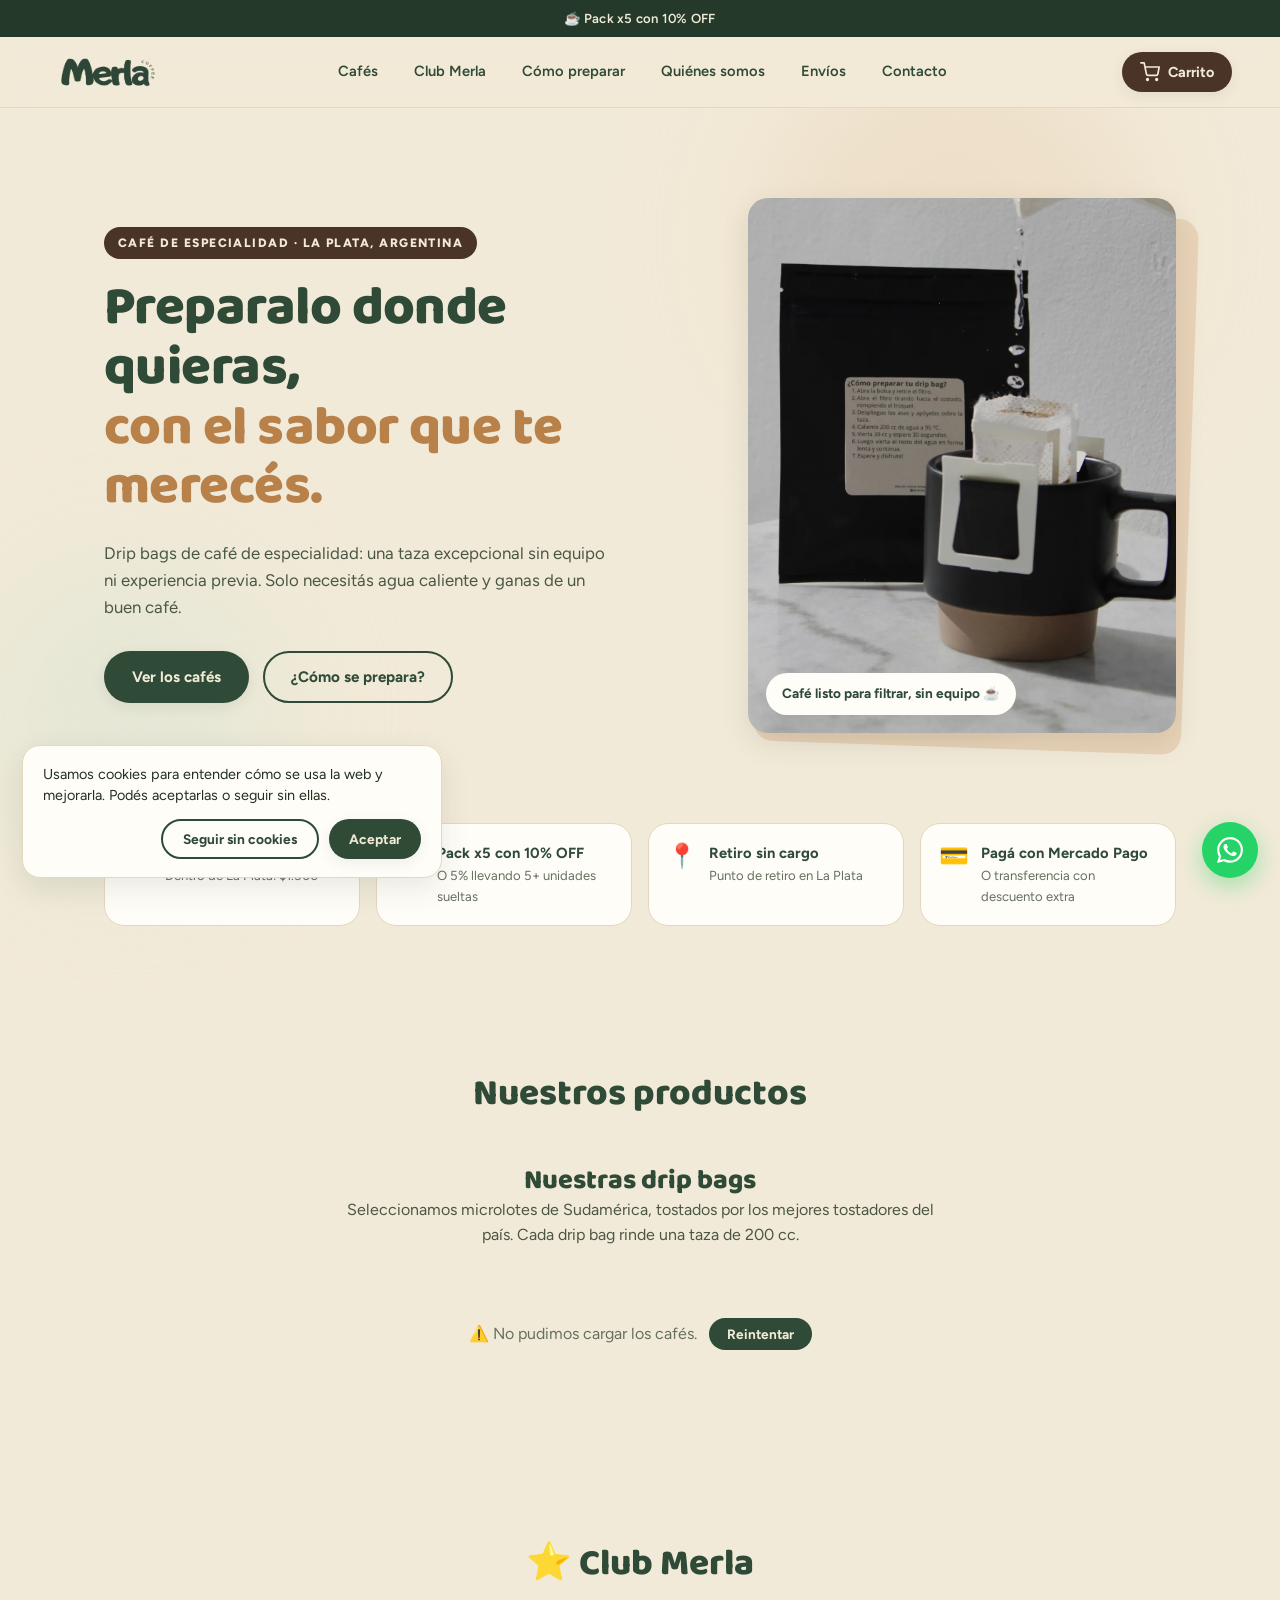
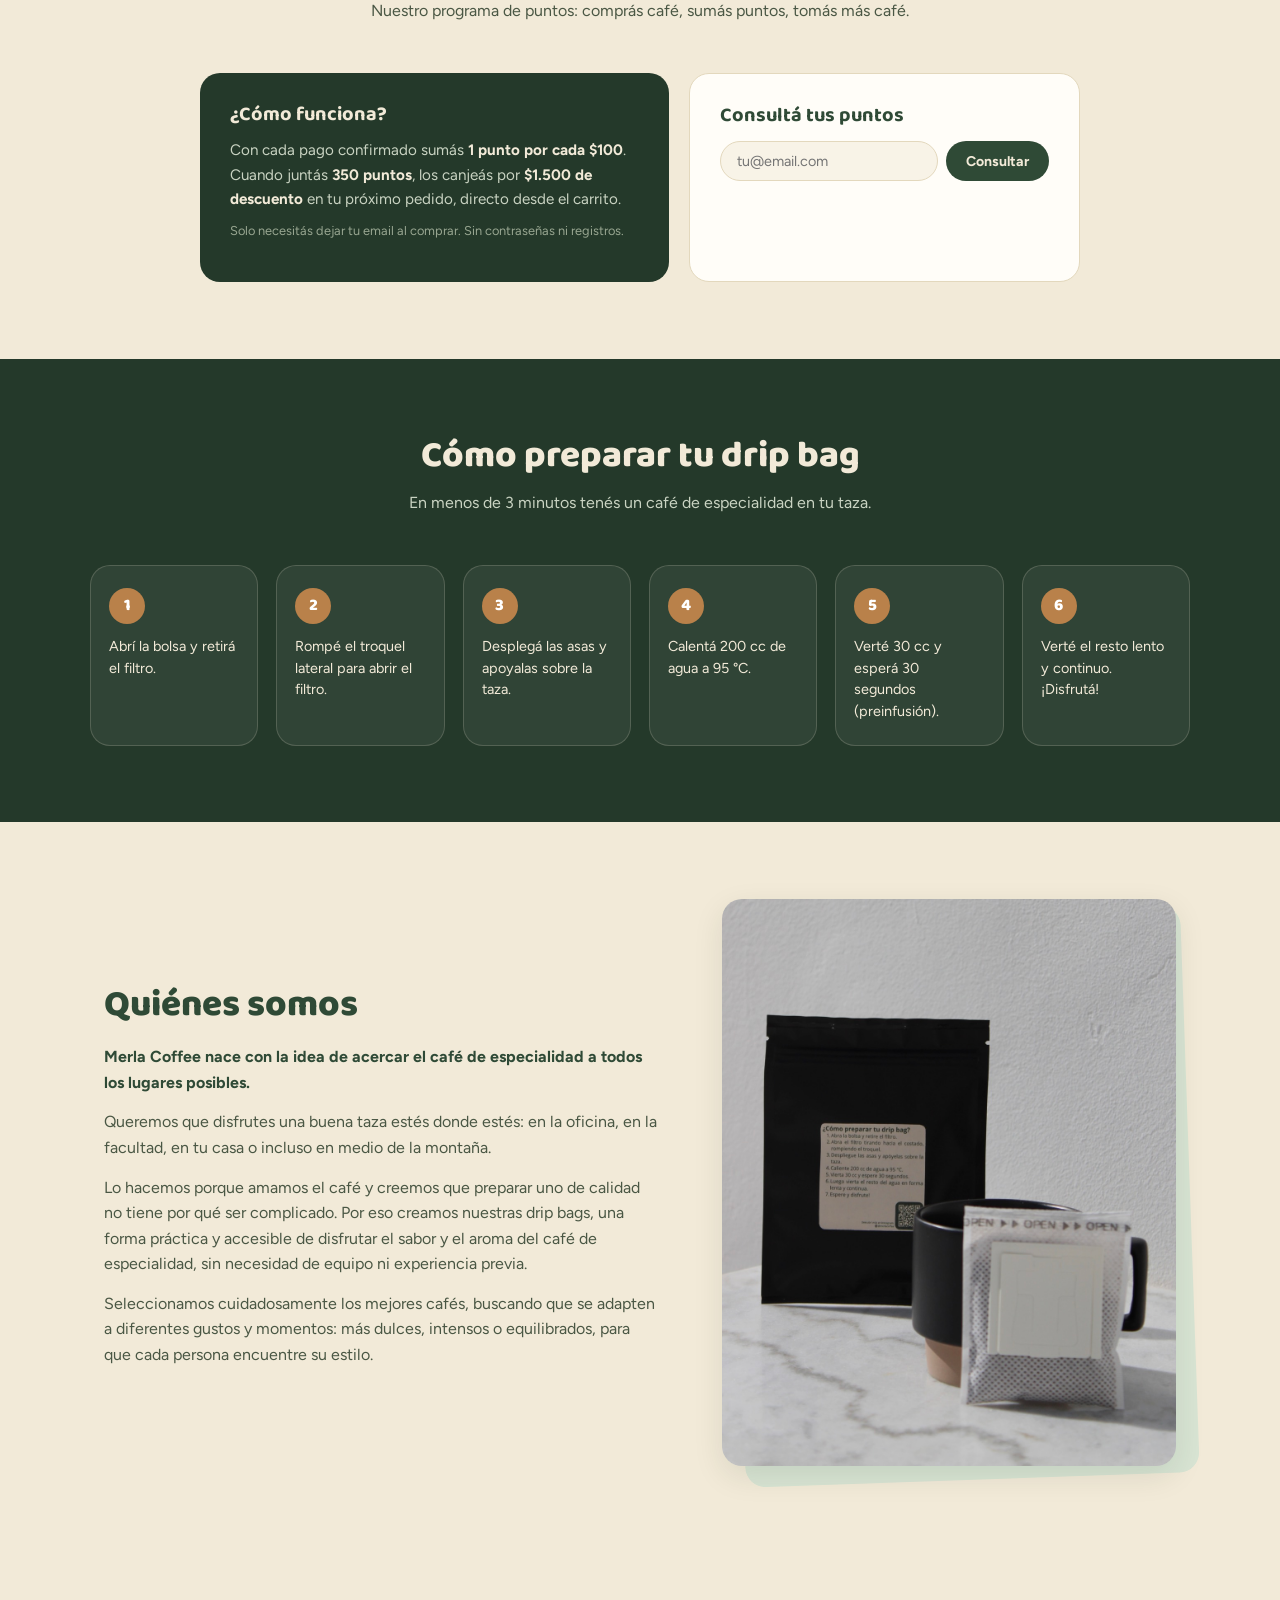
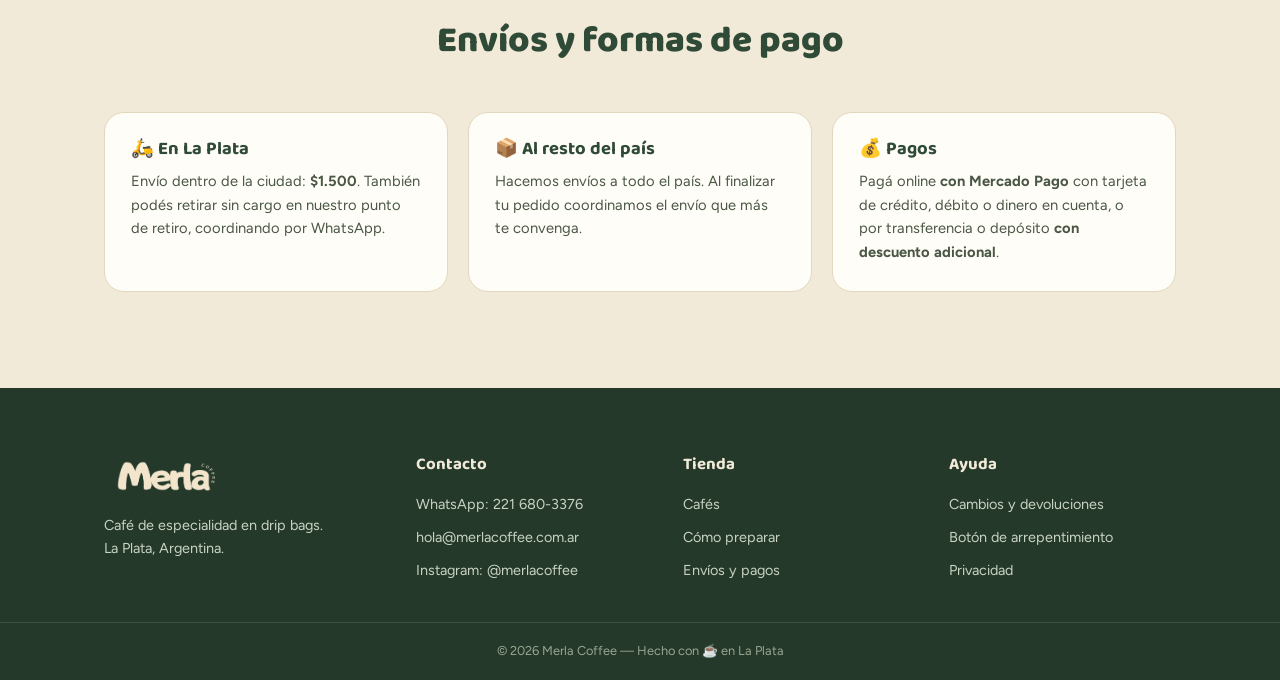
==== commit c00b8a33: "Puntos protegidos con codigo por mail y web lista para Google Merchant y Meta Puntos Club Merla: - C" ====
--- a/public/index.html
+++ b/public/index.html
@@ -328,7 +328,7 @@
       <div class="footer__col">
         <h4>Contacto</h4>
         <a href="https://wa.me/5492216803376" target="_blank" rel="noopener">WhatsApp: 221 680-3376</a>
-        <a href="mailto:merlacoffee@gmail.com">merlacoffee@gmail.com</a>
+        <a href="mailto:hola@merlacoffee.com.ar">hola@merlacoffee.com.ar</a>
         <a href="https://instagram.com/merlacoffee" target="_blank" rel="noopener">Instagram: @merlacoffee</a>
       </div>
       <div class="footer__col">
@@ -336,6 +336,12 @@
         <a href="#cafes">Cafés</a>
         <a href="#preparacion">Cómo preparar</a>
         <a href="#envios">Envíos y pagos</a>
+      </div>
+      <div class="footer__col">
+        <h4>Ayuda</h4>
+        <a href="/politicas#devoluciones">Cambios y devoluciones</a>
+        <a href="/politicas#arrepentimiento">Botón de arrepentimiento</a>
+        <a href="/politicas#privacidad">Privacidad</a>
       </div>
     </div>
     <p class="footer__copy">© 2026 Merla Coffee — Hecho con ☕ en La Plata</p>
--- a/public/styles.css
+++ b/public/styles.css
@@ -690,7 +690,7 @@
   margin: 0 auto;
   padding: clamp(40px, 6vw, 64px) clamp(16px, 5vw, 64px) 30px;
   display: grid;
-  grid-template-columns: 1.2fr 1fr 1fr;
+  grid-template-columns: 1.2fr 1fr 1fr 1fr;
   gap: 40px;
 }
 
@@ -1359,6 +1359,26 @@
 }
 
 .points-box__canjear:hover { background: var(--verde-claro); }
+
+/* Código de canje que llega por mail */
+.points-box__texto { flex: 1 1 100%; }
+.points-box__codigo {
+  flex: 1 1 110px;
+  min-width: 0;
+  max-width: 150px;
+  border: 1px solid var(--crema-borde);
+  border-radius: 999px;
+  padding: 6px 12px;
+  font: 700 0.95rem var(--fuente-texto);
+  letter-spacing: 0.18em;
+  text-align: center;
+  background: #fff;
+  color: #22301f;
+}
+.points-box__links { margin-left: auto; display: flex; gap: 10px; }
+.points-box__links .points-box__quitar { margin-left: 0; }
+.cart .points-box__codigo { background: var(--panel-alto); border-color: var(--panel-borde); color: #f4ead8; }
+.cart .points-box__codigo::placeholder { color: #a1907c; letter-spacing: normal; font-weight: 400; }
 
 .cart__earn {
   font-size: 0.78rem;
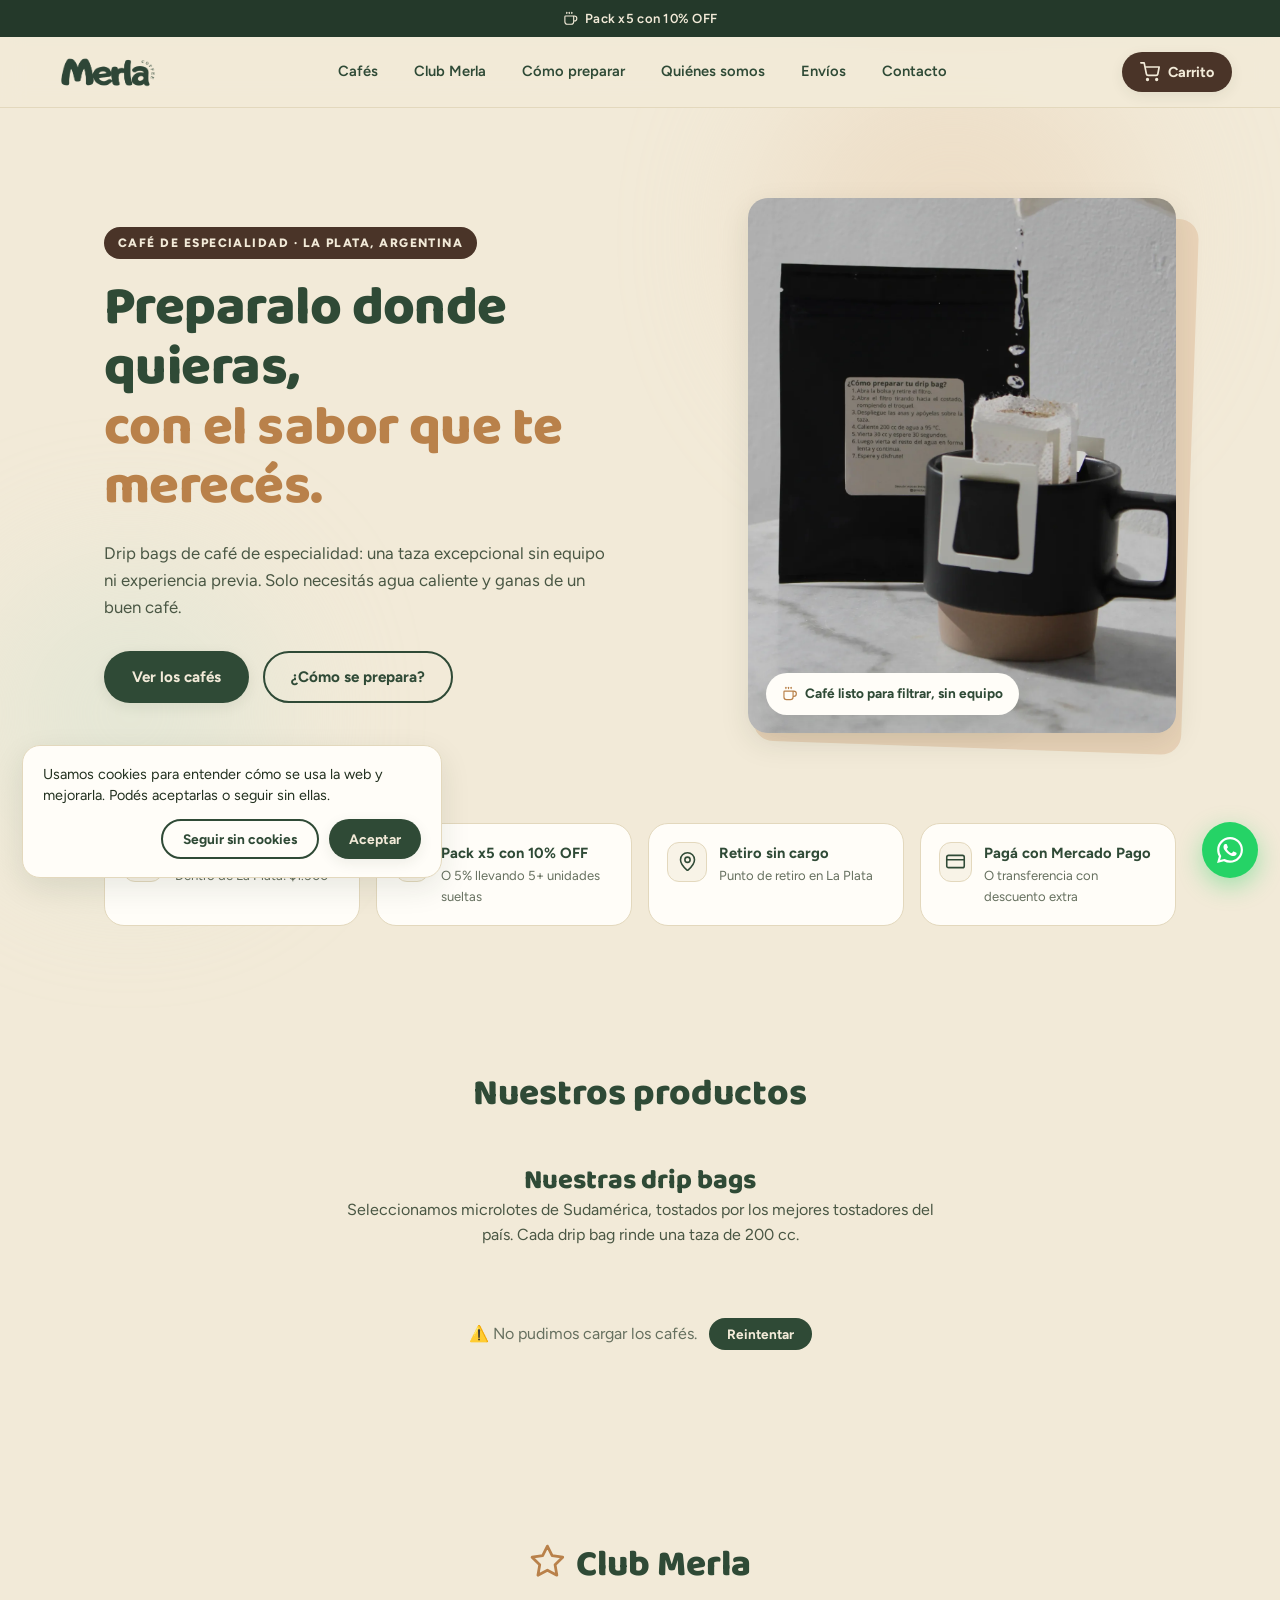
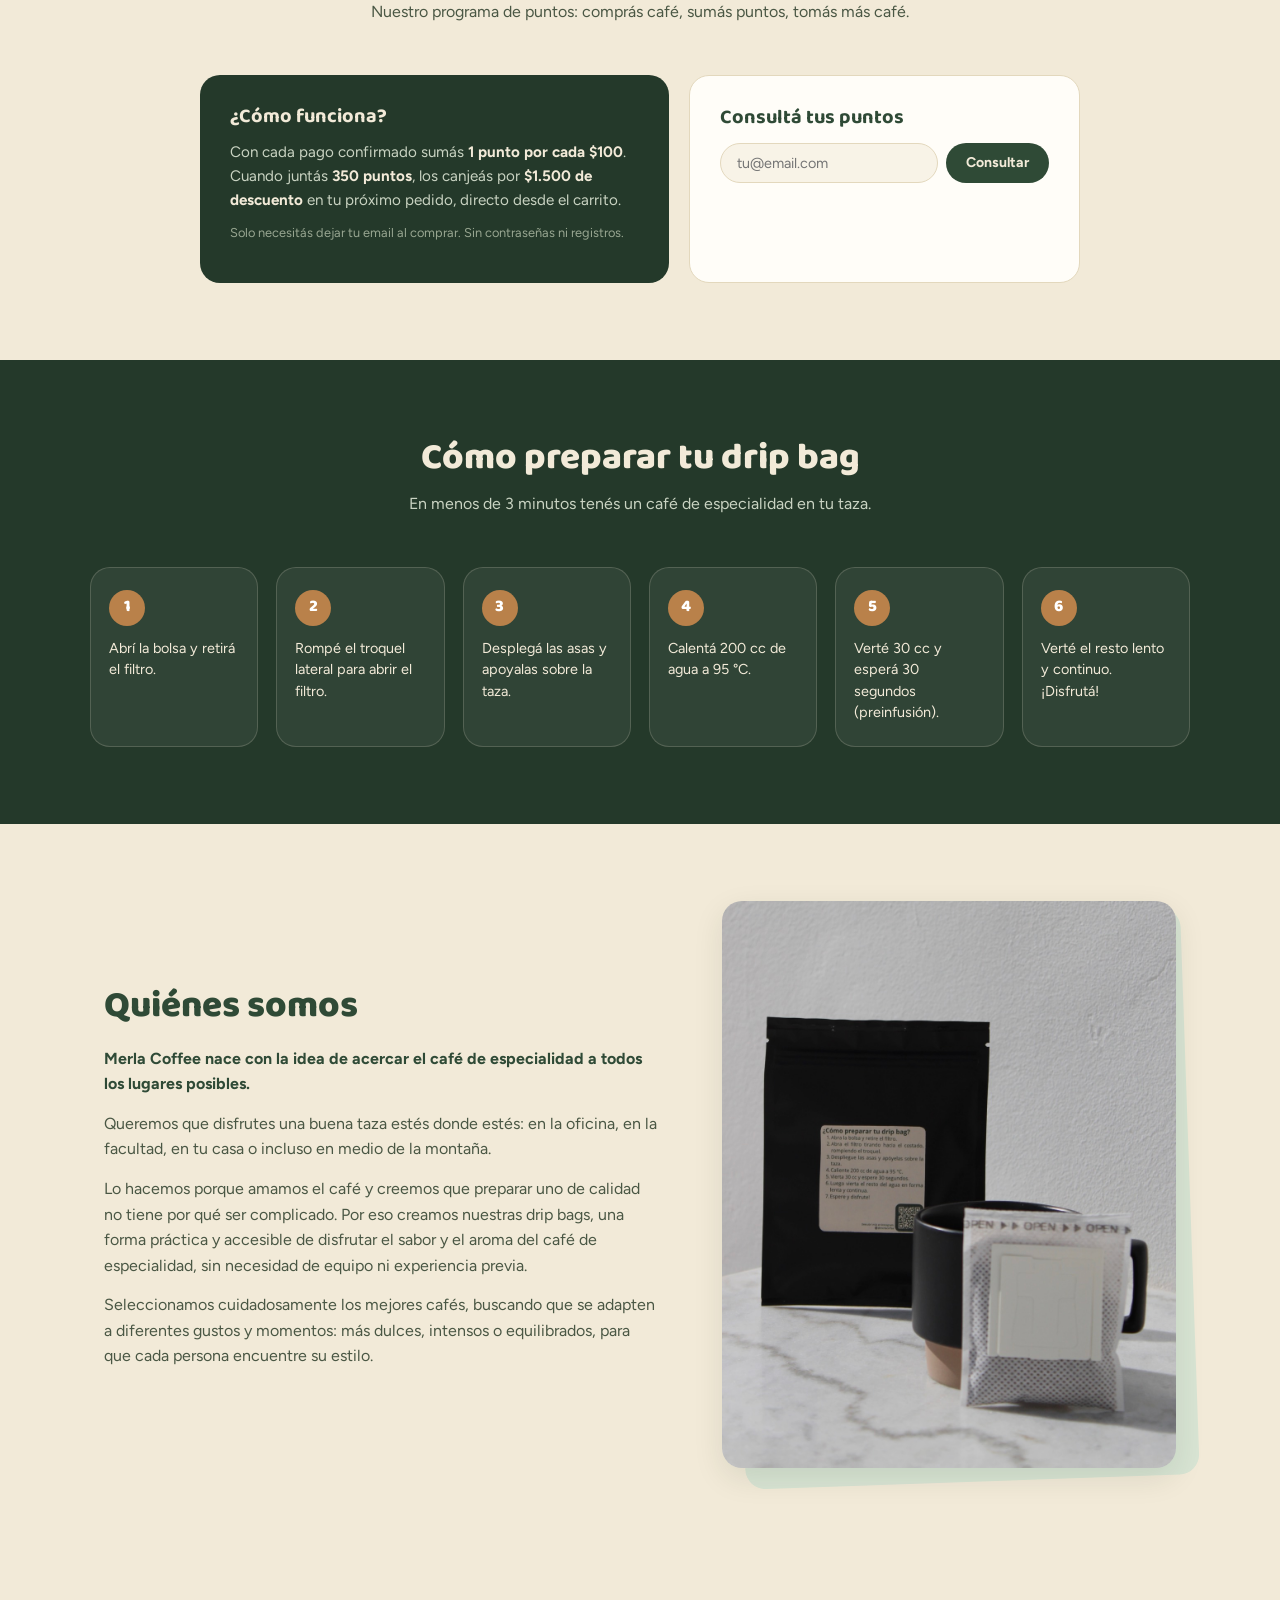
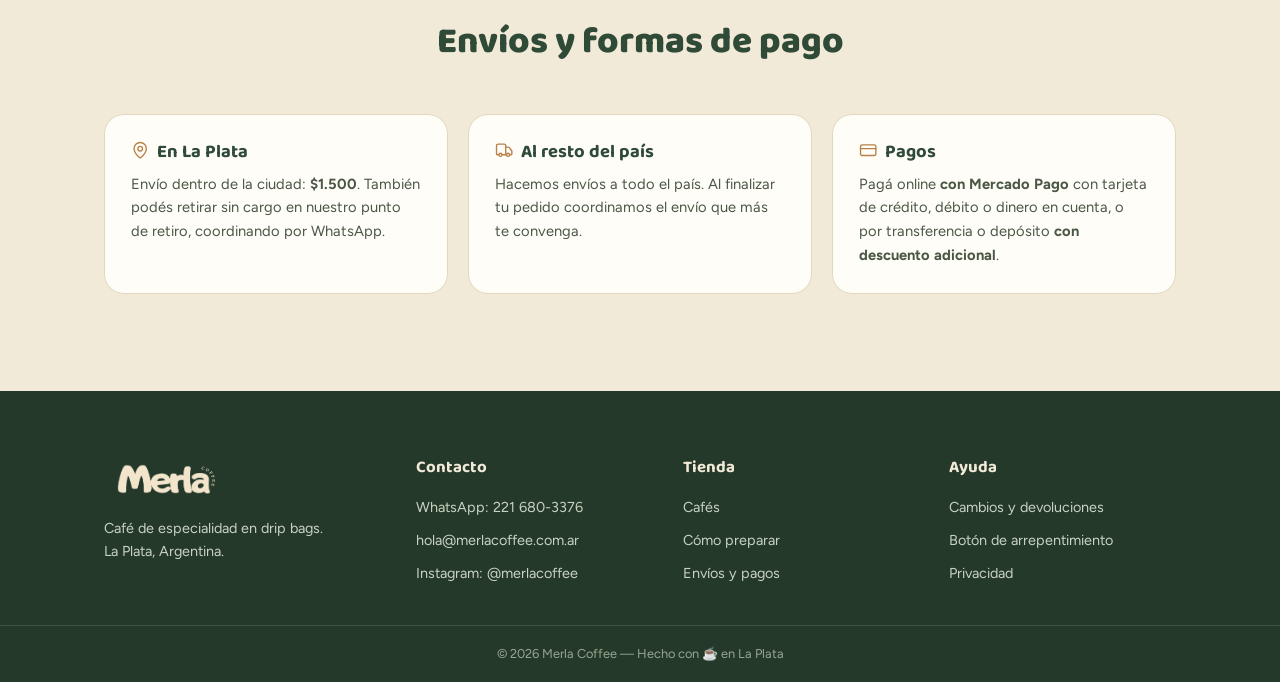
==== commit c68b0648: "Tienda: agotados aparte, celular compacto, iconos de linea y resenas - Agotados: la grilla muestra s" ====
--- a/public/index.html
+++ b/public/index.html
@@ -141,13 +141,34 @@
 </head>
 <body>
 
+  <!-- Íconos de la tienda (trazo, estilo línea). Se usan con
+       <svg class="icono"><use href="#i-nombre"></use></svg>; el color y el
+       grosor salen de .icono en styles.css (heredan el color del texto). Desde
+       app.js: icono("nombre"). Reemplazan a los emojis, que cambian de dibujo
+       según el celular. -->
+  <svg width="0" height="0" style="position:absolute" aria-hidden="true" focusable="false">
+    <symbol id="i-cafe" viewBox="0 0 24 24"><path d="M10 2v2"/><path d="M14 2v2"/><path d="M6 2v2"/><path d="M16 8a1 1 0 0 1 1 1v8a4 4 0 0 1-4 4H7a4 4 0 0 1-4-4V9a1 1 0 0 1 1-1h14a4 4 0 1 1 0 8h-1"/></symbol>
+    <symbol id="i-estrella" viewBox="0 0 24 24"><polygon points="12 2 15.09 8.26 22 9.27 17 14.14 18.18 21.02 12 17.77 5.82 21.02 7 14.14 2 9.27 8.91 8.26 12 2"/></symbol>
+    <symbol id="i-paquete" viewBox="0 0 24 24"><path d="M21 16V8a2 2 0 0 0-1-1.73l-7-4a2 2 0 0 0-2 0l-7 4A2 2 0 0 0 3 8v8a2 2 0 0 0 1 1.73l7 4a2 2 0 0 0 2 0l7-4A2 2 0 0 0 21 16z"/><polyline points="3.27 6.96 12 12.01 20.73 6.96"/><line x1="12" y1="22.08" x2="12" y2="12"/><line x1="16.5" y1="9.4" x2="7.5" y2="4.21"/></symbol>
+    <symbol id="i-camion" viewBox="0 0 24 24"><path d="M14 18V6a2 2 0 0 0-2-2H4a2 2 0 0 0-2 2v11a1 1 0 0 0 1 1h2"/><path d="M15 18H9"/><path d="M19 18h2a1 1 0 0 0 1-1v-3.65a1 1 0 0 0-.22-.62l-3.48-4.35A1 1 0 0 0 17.52 8H14"/><circle cx="17" cy="18" r="2"/><circle cx="7" cy="18" r="2"/></symbol>
+    <symbol id="i-etiqueta" viewBox="0 0 24 24"><path d="M12.59 2.59A2 2 0 0 0 11.17 2H4a2 2 0 0 0-2 2v7.17a2 2 0 0 0 .59 1.42l8.7 8.7a2.43 2.43 0 0 0 3.42 0l6.58-6.58a2.43 2.43 0 0 0 0-3.42z"/><circle cx="7.5" cy="7.5" r="1"/></symbol>
+    <symbol id="i-pin" viewBox="0 0 24 24"><path d="M20 10c0 5-5.54 10.19-7.4 11.8a1 1 0 0 1-1.2 0C9.54 20.19 4 15 4 10a8 8 0 0 1 16 0"/><circle cx="12" cy="10" r="3"/></symbol>
+    <symbol id="i-tarjeta" viewBox="0 0 24 24"><rect x="2" y="5" width="20" height="14" rx="2"/><line x1="2" y1="10" x2="22" y2="10"/></symbol>
+    <symbol id="i-bolsa" viewBox="0 0 24 24"><path d="M6 2 3 6v14a2 2 0 0 0 2 2h14a2 2 0 0 0 2-2V6l-3-4z"/><line x1="3" y1="6" x2="21" y2="6"/><path d="M16 10a4 4 0 0 1-8 0"/></symbol>
+    <symbol id="i-sobre" viewBox="0 0 24 24"><rect x="2" y="4" width="20" height="16" rx="2"/><polyline points="22 6 12 13 2 6"/></symbol>
+    <symbol id="i-llama" viewBox="0 0 24 24"><path d="M8.5 14.5A2.5 2.5 0 0 0 11 12c0-1.38-.5-2-1-3-1.07-2.14-.22-4.05 2-6 .5 2.5 2 4.9 4 6.5 2 1.6 3 3.5 3 5.5a7 7 0 1 1-14 0c0-1.15.43-2.29 1-3a2.5 2.5 0 0 0 2.5 2.5z"/></symbol>
+    <symbol id="i-billete" viewBox="0 0 24 24"><rect x="2" y="6" width="20" height="12" rx="2"/><circle cx="12" cy="12" r="2"/><path d="M6 12h.01M18 12h.01"/></symbol>
+    <symbol id="i-ticket" viewBox="0 0 24 24"><path d="M2 9a3 3 0 0 1 0 6v2a2 2 0 0 0 2 2h16a2 2 0 0 0 2-2v-2a3 3 0 0 1 0-6V7a2 2 0 0 0-2-2H4a2 2 0 0 0-2 2z"/><path d="M13 5v2"/><path d="M13 11v2"/><path d="M13 17v2"/></symbol>
+    <symbol id="i-reloj" viewBox="0 0 24 24"><circle cx="12" cy="12" r="10"/><polyline points="12 6 12 12 16 14"/></symbol>
+  </svg>
+
   <!-- Los mensajes rotan solos (ver app.js). Se apilan en la misma celda de
        grilla: la barra mide lo que el más alto y no salta al cambiar. Para
        agregar o sacar avisos, alcanza con tocar estos <p>. -->
   <div class="announcement" id="announcement">
-    <p class="announcement__item activo">☕ Pack x5 con 10% OFF</p>
-    <p class="announcement__item">⭐ Sumá puntos con Club Merla</p>
-    <p class="announcement__item">📦 Envíos a todo el país</p>
+    <p class="announcement__item activo"><svg class="icono" aria-hidden="true"><use href="#i-cafe"></use></svg> Pack x5 con 10% OFF</p>
+    <p class="announcement__item"><svg class="icono" aria-hidden="true"><use href="#i-estrella"></use></svg> Sumá puntos con Club Merla</p>
+    <p class="announcement__item"><svg class="icono" aria-hidden="true"><use href="#i-paquete"></use></svg> Envíos a todo el país</p>
   </div>
 
   <header class="header" id="inicio">
@@ -187,25 +208,25 @@
       </div>
       <div class="hero__img">
         <img src="img/prod_1.webp" alt="Drip bag Merla Coffee preparándose en una taza" fetchpriority="high" decoding="async">
-        <div class="hero__tag">Café listo para filtrar, sin equipo ☕</div>
+        <div class="hero__tag"><svg class="icono" aria-hidden="true"><use href="#i-cafe"></use></svg> Café listo para filtrar, sin equipo</div>
       </div>
     </section>
 
     <section class="benefits">
       <div class="benefit">
-        <span class="benefit__icon">🚚</span>
+        <span class="benefit__icon"><svg class="icono" aria-hidden="true"><use href="#i-camion"></use></svg></span>
         <div><strong>Envíos a todo el país</strong><p>Dentro de La Plata: $1.500</p></div>
       </div>
       <div class="benefit">
-        <span class="benefit__icon">🏷️</span>
+        <span class="benefit__icon"><svg class="icono" aria-hidden="true"><use href="#i-etiqueta"></use></svg></span>
         <div><strong>Pack x5 con 10% OFF</strong><p>O 5% llevando 5+ unidades sueltas</p></div>
       </div>
       <div class="benefit">
-        <span class="benefit__icon">📍</span>
+        <span class="benefit__icon"><svg class="icono" aria-hidden="true"><use href="#i-pin"></use></svg></span>
         <div><strong>Retiro sin cargo</strong><p>Punto de retiro en La Plata</p></div>
       </div>
       <div class="benefit">
-        <span class="benefit__icon">💳</span>
+        <span class="benefit__icon"><svg class="icono" aria-hidden="true"><use href="#i-tarjeta"></use></svg></span>
         <div><strong>Pagá con Mercado Pago</strong><p>O transferencia con descuento extra</p></div>
       </div>
     </section>
@@ -246,9 +267,20 @@
       </div>
     </section>
 
+    <!-- Opiniones de clientes. Se cargan desde /admin → Reseñas (tabla
+         `resenas`, solo reales) y llegan con /api/tienda. Sin reseñas
+         publicadas, la sección no aparece. -->
+    <section class="section resenas" id="resenas" hidden>
+      <div class="section__head">
+        <h2>Lo que dicen de Merla</h2>
+        <p>Opiniones de quienes ya probaron nuestras drip bags.</p>
+      </div>
+      <div class="resenas__lista" id="resenas-lista"></div>
+    </section>
+
     <section class="section" id="club">
       <div class="section__head">
-        <h2>⭐ Club Merla</h2>
+        <h2><svg class="icono icono--titulo" aria-hidden="true"><use href="#i-estrella"></use></svg> Club Merla</h2>
         <p>Nuestro programa de puntos: comprás café, sumás puntos, tomás más café.</p>
       </div>
       <div class="club">
@@ -304,15 +336,15 @@
       </div>
       <div class="info-cards">
         <div class="info-card">
-          <h3>🛵 En La Plata</h3>
+          <h3><svg class="icono icono--titulo" aria-hidden="true"><use href="#i-pin"></use></svg> En La Plata</h3>
           <p>Envío dentro de la ciudad: <strong>$1.500</strong>. También podés retirar sin cargo en nuestro punto de retiro, coordinando por WhatsApp.</p>
         </div>
         <div class="info-card">
-          <h3>📦 Al resto del país</h3>
+          <h3><svg class="icono icono--titulo" aria-hidden="true"><use href="#i-camion"></use></svg> Al resto del país</h3>
           <p>Hacemos envíos a todo el país. Al finalizar tu pedido coordinamos el envío que más te convenga.</p>
         </div>
         <div class="info-card">
-          <h3>💰 Pagos</h3>
+          <h3><svg class="icono icono--titulo" aria-hidden="true"><use href="#i-tarjeta"></use></svg> Pagos</h3>
           <p>Pagá online <strong>con Mercado Pago</strong> con tarjeta de crédito, débito o dinero en cuenta, o por transferencia o depósito <strong>con descuento adicional</strong>.</p>
         </div>
       </div>
@@ -360,14 +392,14 @@
     <div class="cart__items" id="cart-items"></div>
     <div class="cart__foot" id="cart-foot">
       <div class="cart__email">
-        <input type="email" id="email-input" placeholder="Tu email (obligatorio — suma puntos ⭐)" required autocomplete="email">
+        <input type="email" id="email-input" placeholder="Tu email (obligatorio, para sumar puntos)" required autocomplete="email">
       </div>
       <div class="cart__coupon" id="coupon-form">
         <input type="text" id="coupon-input" placeholder="¿Tenés un cupón?" autocomplete="off">
         <button id="coupon-apply">Aplicar</button>
       </div>
       <div class="cart__coupon-applied" id="coupon-applied" hidden>
-        🎟️ Cupón <strong id="coupon-applied-code"></strong> aplicado
+        <svg class="icono" aria-hidden="true"><use href="#i-ticket"></use></svg> Cupón <strong id="coupon-applied-code"></strong> aplicado
         <button id="coupon-remove">Quitar</button>
       </div>
       <div class="points-box" id="points-box"></div>
@@ -377,8 +409,8 @@
         </div>
         <p class="entrega__label">¿Cómo lo querés recibir?</p>
         <div class="entrega__ops">
-          <label class="entrega__op"><input type="radio" name="entrega" value="retiro" checked> 🏪 Retiro en el local</label>
-          <label class="entrega__op"><input type="radio" name="entrega" value="envio"> 📦 Envío</label>
+          <label class="entrega__op"><input type="radio" name="entrega" value="retiro" checked> <svg class="icono" aria-hidden="true"><use href="#i-bolsa"></use></svg> Retiro en el local</label>
+          <label class="entrega__op"><input type="radio" name="entrega" value="envio"> <svg class="icono" aria-hidden="true"><use href="#i-camion"></use></svg> Envío</label>
         </div>
         <div class="entrega__form" id="envio-form" hidden>
           <div class="entrega__row">
@@ -389,7 +421,7 @@
             <input id="envio-provincia" placeholder="Provincia" autocomplete="address-level1">
             <input id="envio-telefono" placeholder="Teléfono" autocomplete="tel" inputmode="tel">
           </div>
-          <p class="entrega__aviso" id="envio-costo-estado">📦 Ingresá tu código postal, ciudad y provincia para ver las opciones de envío.</p>
+          <p class="entrega__aviso" id="envio-costo-estado">Ingresá tu código postal, ciudad y provincia para ver las opciones de envío.</p>
           <!-- Paso 1: a domicilio o a sucursal. Recién después se muestran los
                transportistas de esa modalidad, para no mezclar las dos listas. -->
           <div class="modalidades" id="envio-modalidad" hidden></div>
@@ -407,7 +439,7 @@
         <div class="cart__row" id="shipping-row" hidden><span>Envío</span><span id="cart-shipping">$0</span></div>
         <div class="cart__row cart__row--discount" id="discount-row" hidden><span>Descuento 5% (5+ sueltas)</span><span id="cart-discount">-$0</span></div>
         <div class="cart__row cart__row--discount" id="coupon-row" hidden><span id="coupon-row-label">Cupón</span><span id="cart-coupon-discount">-$0</span></div>
-        <div class="cart__row cart__row--discount" id="points-row" hidden><span>Canje puntos ⭐</span><span id="cart-points-discount">-$0</span></div>
+        <div class="cart__row cart__row--discount" id="points-row" hidden><span>Canje de puntos</span><span id="cart-points-discount">-$0</span></div>
         <div class="cart__row cart__row--total"><span>Total</span><span id="cart-total">$0</span></div>
         <p class="cart__transf" id="cart-transf" hidden></p>
         <p class="cart__hint" id="discount-hint"></p>
--- a/public/styles.css
+++ b/public/styles.css
@@ -1597,3 +1597,180 @@
 @media (max-width: 720px) {
   .club { grid-template-columns: 1fr; }
 }
+
+/* ===== Íconos de línea (sprite en index.html) ===== */
+/* Toman el color del texto que los rodea. Reemplazan a los emojis, que cambian
+   de dibujo según el celular. */
+.icono {
+  width: 1.15em;
+  height: 1.15em;
+  flex: none;
+  display: inline-block;
+  vertical-align: -0.2em;
+  fill: none;
+  stroke: currentColor;
+  stroke-width: 1.8;
+  stroke-linecap: round;
+  stroke-linejoin: round;
+}
+.icono--lleno { fill: currentColor; }
+.icono--titulo { color: var(--caramelo); width: 1em; height: 1em; vertical-align: -0.12em; margin-right: 4px; }
+.icono--grande { width: 2.6rem; height: 2.6rem; display: block; margin: 0 auto 12px; stroke-width: 1.4; color: var(--caramelo); }
+.announcement__item .icono { margin-right: 4px; }
+.hero__tag { display: inline-flex; align-items: center; gap: 8px; }
+.hero__tag .icono { color: var(--caramelo); }
+.benefit__icon {
+  display: grid;
+  place-items: center;
+  width: 40px;
+  height: 40px;
+  border-radius: 12px;
+  background: var(--crema-suave);
+  border: 1px solid var(--crema-borde);
+  color: var(--verde);
+  font-size: 1rem;
+}
+.benefit__icon .icono { width: 21px; height: 21px; vertical-align: 0; }
+.card__stock--ultima { display: inline-flex; align-items: center; gap: 5px; }
+.card__stock--ultima .icono { width: 1.1em; height: 1.1em; vertical-align: 0; }
+.modal__region .icono { vertical-align: -0.18em; }
+.cart__empty .icono--grande { color: var(--caramelo); }
+
+/* ===== Agotados que vuelven: fila chica debajo de la grilla ===== */
+.pronto { margin-top: clamp(24px, 4vw, 40px); }
+.pronto__titulo {
+  display: flex;
+  align-items: center;
+  gap: 8px;
+  font-family: var(--fuente-display);
+  font-weight: 700;
+  font-size: 1.1rem;
+  color: var(--verde);
+  margin-bottom: 12px;
+}
+.pronto__titulo .icono { color: var(--caramelo); vertical-align: 0; }
+.pronto__lista {
+  display: grid;
+  grid-template-columns: repeat(auto-fill, minmax(190px, 1fr));
+  gap: 12px;
+}
+.pronto__item {
+  display: flex;
+  align-items: center;
+  gap: 12px;
+  padding: 8px 12px 8px 8px;
+  background: var(--blanco);
+  border: 1px solid var(--crema-borde);
+  border-radius: 14px;
+  font-family: var(--fuente-texto);
+  text-align: left;
+  color: inherit;
+  cursor: pointer;
+  transition: border-color 0.2s, box-shadow 0.2s;
+}
+.pronto__item:hover { border-color: var(--caramelo); box-shadow: var(--sombra-suave); }
+.pronto__img {
+  flex: none;
+  display: grid;
+  place-items: center;
+  width: 52px;
+  height: 52px;
+  border-radius: 10px;
+  overflow: hidden;
+  background: var(--crema-suave);
+  color: var(--caramelo);
+}
+.pronto__img img { width: 100%; height: 100%; object-fit: cover; filter: grayscale(0.85); opacity: 0.8; }
+.pronto__texto { display: flex; flex-direction: column; min-width: 0; }
+.pronto__nombre { font-weight: 700; color: var(--verde); font-size: 0.92rem; overflow: hidden; text-overflow: ellipsis; white-space: nowrap; }
+.pronto__origen { font-size: 0.76rem; color: #66705f; }
+
+/* ===== Reseñas de clientes ===== */
+.resenas__lista {
+  display: grid;
+  grid-template-columns: repeat(auto-fit, minmax(260px, 1fr));
+  gap: 18px;
+}
+.resena {
+  display: flex;
+  flex-direction: column;
+  gap: 12px;
+  margin: 0;
+  padding: 22px;
+  background: var(--blanco);
+  border: 1px solid var(--crema-borde);
+  border-radius: var(--radio);
+}
+.resena__estrellas { display: flex; gap: 2px; color: var(--caramelo); }
+.resena__estrellas .icono { width: 17px; height: 17px; }
+.resena__estrellas .icono--vacio { color: var(--crema-borde); }
+.resena__texto { margin: 0; color: var(--tinta); font-size: 0.98rem; line-height: 1.55; flex: 1; }
+.resena__autor { display: flex; flex-direction: column; font-size: 0.85rem; color: #66705f; }
+.resena__autor strong { color: var(--verde); font-size: 0.92rem; }
+
+/* ===== Celular: primero lo que se compra ===== */
+@media (max-width: 720px) {
+  /* Inicio: el texto y el botón arriba, la foto más baja debajo. Antes la foto
+     ocupaba toda la primera pantalla y el primer café quedaba a 2,5 pantallas. */
+  .hero { padding: 22px 16px 26px; gap: 20px; }
+  .hero__img { order: 0; max-width: none; }
+  .hero__img img { aspect-ratio: 16 / 11; }
+  .hero__img::before { inset: 8px -8px -8px 8px; }
+  .hero__kicker { font-size: 0.66rem; margin-bottom: 14px; padding: 5px 12px; }
+  .hero h1 { font-size: 2rem; }
+  .hero__sub { margin: 12px 0 18px; font-size: 0.96rem; }
+  .hero__cta { gap: 10px; }
+  .hero__cta .btn { flex: 1 1 auto; text-align: center; padding-left: 18px; padding-right: 18px; }
+  .hero__tag { bottom: 12px; left: 12px; font-size: 0.78rem; padding: 8px 12px; }
+
+  /* Beneficios en 2×2 (antes, cuatro tarjetas una debajo de otra) */
+  .benefits { grid-template-columns: repeat(2, 1fr); gap: 10px; padding-bottom: 28px; }
+  .benefit { flex-direction: column; gap: 8px; padding: 14px; }
+  .benefit strong { font-size: 0.84rem; }
+  .benefit p { font-size: 0.74rem; }
+
+  .pronto__lista { display: flex; overflow-x: auto; scroll-snap-type: x mandatory; padding-bottom: 6px; scrollbar-width: none; }
+  .pronto__lista::-webkit-scrollbar { display: none; }
+  .pronto__item { flex: 0 0 72%; scroll-snap-align: start; }
+
+  .resenas__lista { display: flex; overflow-x: auto; scroll-snap-type: x mandatory; gap: 12px; padding-bottom: 6px; scrollbar-width: none; }
+  .resenas__lista::-webkit-scrollbar { display: none; }
+  .resena { flex: 0 0 85%; scroll-snap-align: start; padding: 18px; }
+}
+
+/* Tarjetas de producto en celular: foto a la izquierda y datos a la derecha.
+   Antes cada tarjeta ocupaba una pantalla entera; así entran unas tres. */
+@media (max-width: 560px) {
+  .grid { gap: 12px; }
+  .card { flex-direction: row; }
+  .card:hover { transform: none; }
+  .card__img { flex: 0 0 36%; min-height: 100%; }
+  .card__img img { position: absolute; inset: 0; height: 100%; aspect-ratio: auto; }
+  .card__img:hover img { transform: none; }
+  .card__origin { top: 8px; left: 8px; font-size: 0.64rem; padding: 3px 8px; }
+  .card__sca { display: none; }
+  .card__stock--ultima {
+    top: auto;
+    bottom: 8px;
+    left: 6px;
+    right: 6px;
+    justify-content: center;
+    padding: 4px 6px;
+    font-size: 0.58rem;
+    letter-spacing: 0.02em;
+    white-space: normal;
+    text-align: center;
+  }
+  .card__stock { bottom: 8px; right: 6px; left: 6px; text-align: center; font-size: 0.62rem; padding: 3px 6px; }
+  .card__body { padding: 12px 12px 12px 14px; gap: 7px; min-width: 0; }
+  .card__body h3 { font-size: 1.08rem; line-height: 1.2; }
+  .card__notes { gap: 4px; }
+  .chip { font-size: 0.66rem; padding: 2px 7px; }
+  .card__more { font-size: 0.76rem; }
+  .pres { gap: 5px; }
+  .pres__btn { padding: 6px 4px; font-size: 0.74rem; }
+  .card__foot { gap: 6px; align-items: flex-end; }
+  .card__price { font-size: 1.12rem; }
+  .precio-transf { font-size: 0.64rem; }
+  .card__add { padding: 8px 14px; font-size: 0.8rem; }
+}
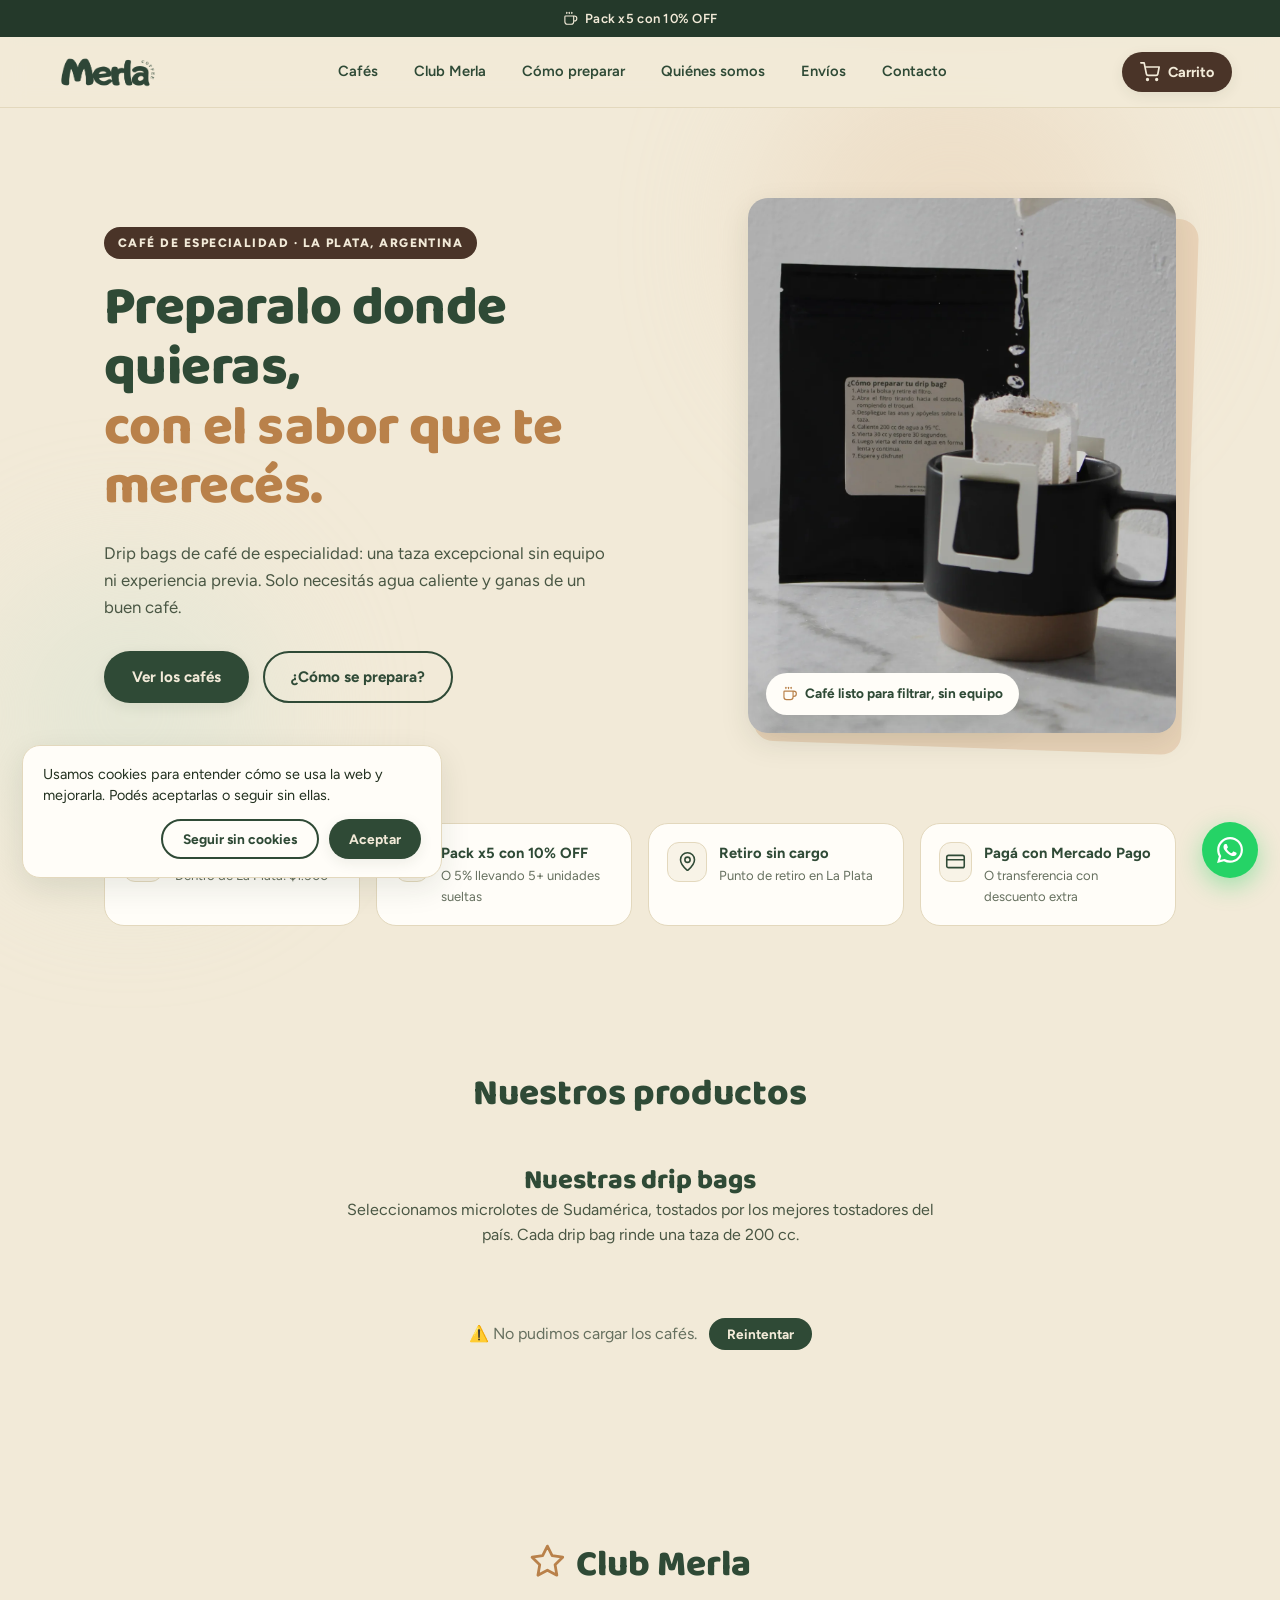
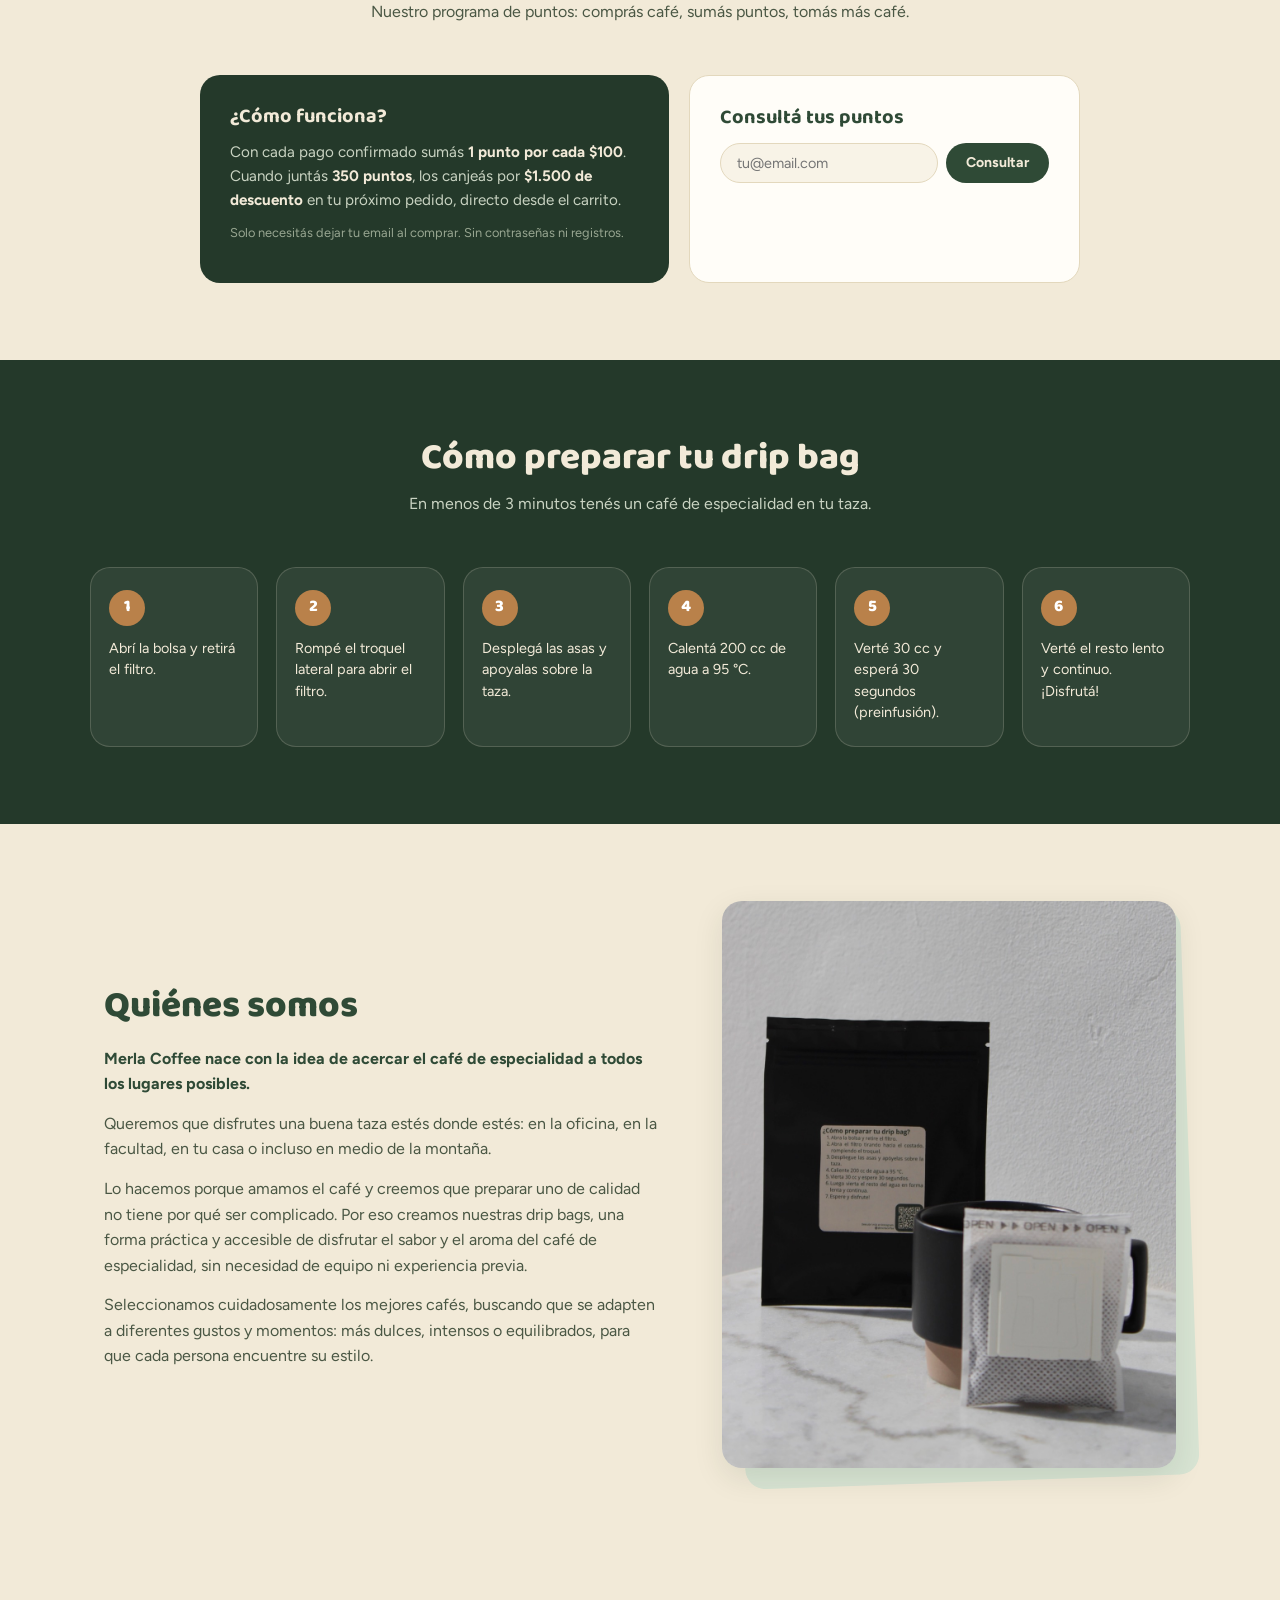
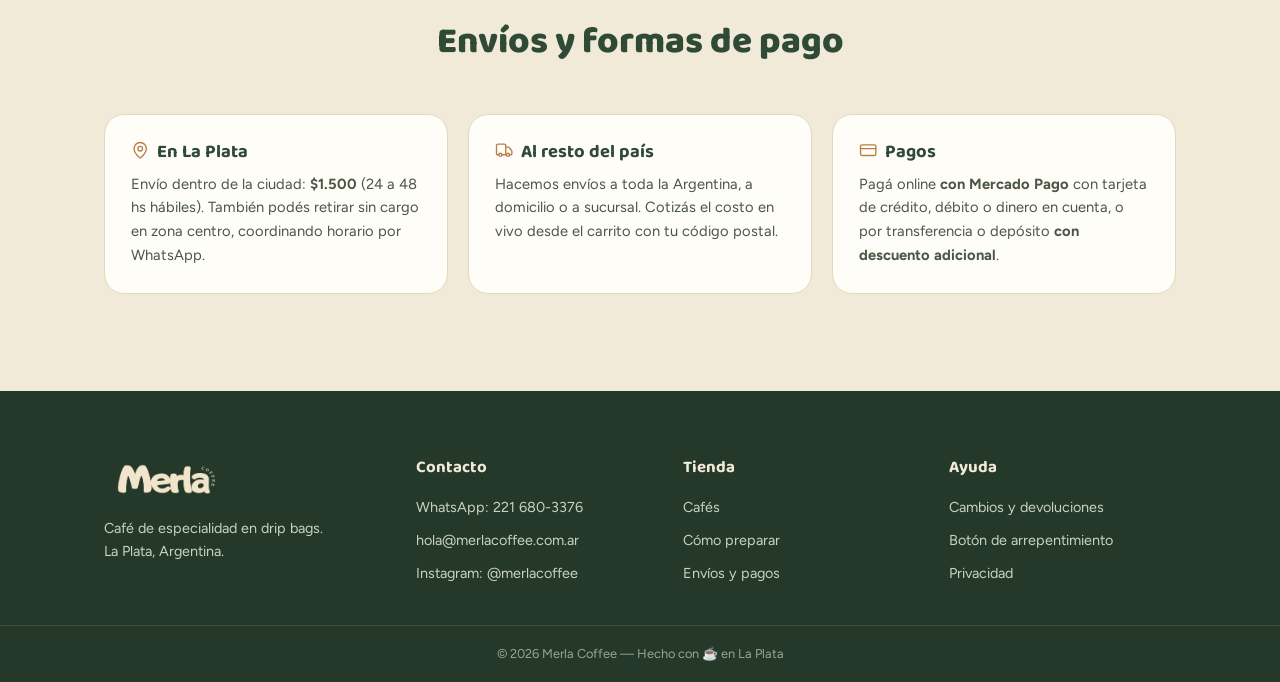
==== commit a140cf42: "Envios v2: envio local La Plata, deduplicacion, firma HMAC, empaque y sucursales por cercania" ====
--- a/public/index.html
+++ b/public/index.html
@@ -159,6 +159,7 @@
     <symbol id="i-llama" viewBox="0 0 24 24"><path d="M8.5 14.5A2.5 2.5 0 0 0 11 12c0-1.38-.5-2-1-3-1.07-2.14-.22-4.05 2-6 .5 2.5 2 4.9 4 6.5 2 1.6 3 3.5 3 5.5a7 7 0 1 1-14 0c0-1.15.43-2.29 1-3a2.5 2.5 0 0 0 2.5 2.5z"/></symbol>
     <symbol id="i-billete" viewBox="0 0 24 24"><rect x="2" y="6" width="20" height="12" rx="2"/><circle cx="12" cy="12" r="2"/><path d="M6 12h.01M18 12h.01"/></symbol>
     <symbol id="i-ticket" viewBox="0 0 24 24"><path d="M2 9a3 3 0 0 1 0 6v2a2 2 0 0 0 2 2h16a2 2 0 0 0 2-2v-2a3 3 0 0 1 0-6V7a2 2 0 0 0-2-2H4a2 2 0 0 0-2 2z"/><path d="M13 5v2"/><path d="M13 11v2"/><path d="M13 17v2"/></symbol>
+    <symbol id="i-check" viewBox="0 0 24 24"><path d="M20 6 9 17l-5-5"/></symbol>
     <symbol id="i-reloj" viewBox="0 0 24 24"><circle cx="12" cy="12" r="10"/><polyline points="12 6 12 12 16 14"/></symbol>
   </svg>
 
@@ -215,7 +216,7 @@
     <section class="benefits">
       <div class="benefit">
         <span class="benefit__icon"><svg class="icono" aria-hidden="true"><use href="#i-camion"></use></svg></span>
-        <div><strong>Envíos a todo el país</strong><p>Dentro de La Plata: $1.500</p></div>
+        <div><strong>Envíos a todo el país</strong><p>Dentro de La Plata: <span data-precio-laplata>$1.500</span></p></div>
       </div>
       <div class="benefit">
         <span class="benefit__icon"><svg class="icono" aria-hidden="true"><use href="#i-etiqueta"></use></svg></span>
@@ -231,7 +232,7 @@
       </div>
     </section>
 
-    <section class="section" id="cafess">
+    <section class="section" id="cafes">
       <div class="section__head">
         <h2>Nuestros productos</h2>
       </div>
@@ -244,6 +245,13 @@
         <div class="section__head catalogo__subhead">
           <h3>Nuestras drip bags</h3>
           <p>Seleccionamos microlotes de Sudamérica, tostados por los mejores tostadores del país. Cada drip bag rinde una taza de 200 cc.</p>
+        </div>
+        <!-- Recomendación según el gusto. Usa el perfil de sabor (dulzor,
+             acidez, cuerpo) que se carga en /admin; sin perfiles, no aparece. -->
+        <div class="para-vos" id="para-vos" hidden>
+          <p class="para-vos__titulo">¿Cuál es para vos?</p>
+          <div class="para-vos__opciones" id="para-vos-opciones" role="group" aria-label="Elegí lo que te gusta"></div>
+          <div class="para-vos__resultado" id="para-vos-resultado" aria-live="polite"></div>
         </div>
         <div class="filtros region-filtros" hidden></div>
         <div class="grid" id="product-grid"></div>
@@ -337,11 +345,11 @@
       <div class="info-cards">
         <div class="info-card">
           <h3><svg class="icono icono--titulo" aria-hidden="true"><use href="#i-pin"></use></svg> En La Plata</h3>
-          <p>Envío dentro de la ciudad: <strong>$1.500</strong>. También podés retirar sin cargo en nuestro punto de retiro, coordinando por WhatsApp.</p>
+          <p>Envío dentro de la ciudad: <strong data-precio-laplata>$1.500</strong> (24 a 48 hs hábiles). También podés retirar sin cargo en zona centro, coordinando horario por WhatsApp.</p>
         </div>
         <div class="info-card">
           <h3><svg class="icono icono--titulo" aria-hidden="true"><use href="#i-camion"></use></svg> Al resto del país</h3>
-          <p>Hacemos envíos a todo el país. Al finalizar tu pedido coordinamos el envío que más te convenga.</p>
+          <p>Hacemos envíos a toda la Argentina, a domicilio o a sucursal. Cotizás el costo en vivo desde el carrito con tu código postal.</p>
         </div>
         <div class="info-card">
           <h3><svg class="icono icono--titulo" aria-hidden="true"><use href="#i-tarjeta"></use></svg> Pagos</h3>
@@ -409,16 +417,43 @@
         </div>
         <p class="entrega__label">¿Cómo lo querés recibir?</p>
         <div class="entrega__ops">
-          <label class="entrega__op"><input type="radio" name="entrega" value="retiro" checked> <svg class="icono" aria-hidden="true"><use href="#i-bolsa"></use></svg> Retiro en el local</label>
+          <label class="entrega__op"><input type="radio" name="entrega" value="retiro" checked> <svg class="icono" aria-hidden="true"><use href="#i-bolsa"></use></svg> Retiro sin cargo</label>
           <label class="entrega__op"><input type="radio" name="entrega" value="envio"> <svg class="icono" aria-hidden="true"><use href="#i-camion"></use></svg> Envío</label>
         </div>
+        <p class="entrega__retiro-nota" id="retiro-nota"><svg class="icono" aria-hidden="true"><use href="#i-pin"></use></svg> Retiro sin cargo en La Plata (zona centro). Al confirmar coordinamos día y horario por WhatsApp.</p>
         <div class="entrega__form" id="envio-form" hidden>
           <div class="entrega__row">
             <input id="envio-ciudad" placeholder="Ciudad" autocomplete="address-level2">
             <input id="envio-cp" placeholder="Código postal" autocomplete="postal-code" inputmode="numeric">
           </div>
           <div class="entrega__row">
-            <input id="envio-provincia" placeholder="Provincia" autocomplete="address-level1">
+            <select id="envio-provincia" autocomplete="address-level1" aria-label="Provincia">
+              <option value="">Provincia</option>
+              <option value="Buenos Aires">Buenos Aires</option>
+              <option value="Ciudad Autónoma de Buenos Aires">CABA</option>
+              <option value="Catamarca">Catamarca</option>
+              <option value="Chaco">Chaco</option>
+              <option value="Chubut">Chubut</option>
+              <option value="Córdoba">Córdoba</option>
+              <option value="Corrientes">Corrientes</option>
+              <option value="Entre Ríos">Entre Ríos</option>
+              <option value="Formosa">Formosa</option>
+              <option value="Jujuy">Jujuy</option>
+              <option value="La Pampa">La Pampa</option>
+              <option value="La Rioja">La Rioja</option>
+              <option value="Mendoza">Mendoza</option>
+              <option value="Misiones">Misiones</option>
+              <option value="Neuquén">Neuquén</option>
+              <option value="Río Negro">Río Negro</option>
+              <option value="Salta">Salta</option>
+              <option value="San Juan">San Juan</option>
+              <option value="San Luis">San Luis</option>
+              <option value="Santa Cruz">Santa Cruz</option>
+              <option value="Santa Fe">Santa Fe</option>
+              <option value="Santiago del Estero">Santiago del Estero</option>
+              <option value="Tierra del Fuego">Tierra del Fuego</option>
+              <option value="Tucumán">Tucumán</option>
+            </select>
             <input id="envio-telefono" placeholder="Teléfono" autocomplete="tel" inputmode="tel">
           </div>
           <p class="entrega__aviso" id="envio-costo-estado">Ingresá tu código postal, ciudad y provincia para ver las opciones de envío.</p>
--- a/public/styles.css
+++ b/public/styles.css
@@ -928,12 +928,17 @@
 .cart .cart__divider::before,
 .cart .cart__divider::after { background: var(--panel-borde); }
 
-/* Campos de texto: fondo elevado y texto crema */
+/* Campos de texto y select: fondo elevado y texto crema */
 .cart .cart__email input,
 .cart .cart__coupon input,
-.cart .entrega__form input {
+.cart .entrega__form input,
+.cart .entrega__form select {
   background: var(--panel-alto);
   border-color: var(--panel-borde);
+  color: var(--panel-texto);
+}
+.cart .entrega__form select option {
+  background: var(--panel);
   color: var(--panel-texto);
 }
 
@@ -982,6 +987,10 @@
 .cart .entrega__op input,
 .cart .envio-opcion input { accent-color: var(--panel-calido); }
 .cart .envio-opcion__servicio { color: var(--panel-tenue); }
+.cart .entrega__retiro-nota { background: var(--panel-alto); border-color: var(--panel-borde); color: var(--panel-tenue); }
+.cart .envio-opcion__badge { background: #264830; color: #b7ebc7; }
+.cart .envio-opcion__precio--gratis { color: #93d6a8; }
+.cart .envio-opcion__tachado { color: var(--panel-tenue); }
 
 /* ===== Modal producto ===== */
 .modal {
@@ -1437,7 +1446,9 @@
 /* ===== Club Merla ===== */
 .club {
   display: grid;
-  grid-template-columns: 1.2fr 1fr;
+  /* minmax(0, …): sin eso, el ancho mínimo del campo de email ensanchaba la
+     columna más allá de la pantalla y las tarjetas quedaban corridas */
+  grid-template-columns: minmax(0, 1.2fr) minmax(0, 1fr);
   gap: 20px;
   max-width: 880px;
   margin: 0 auto;
@@ -1467,6 +1478,7 @@
 .club__form input {
   flex: 1;
   min-width: 0;
+  width: 0; /* sin ancho propio: lo reparte el flex (si no, empuja la tarjeta) */
   border: 1.5px solid var(--crema-borde);
   border-radius: 999px;
   padding: 10px 16px;
@@ -1528,14 +1540,26 @@
 }
 .entrega__op:has(input:checked) { border-color: var(--verde); background: #eef3ec; font-weight: 700; }
 .entrega__op input { accent-color: var(--verde); }
+.entrega__retiro-nota {
+  margin: 8px 0 0;
+  padding: 9px 12px;
+  border-radius: 10px;
+  border: 1px solid var(--crema-borde);
+  background: var(--crema-suave);
+  font-size: 0.8rem;
+  line-height: 1.45;
+  color: #4a5744;
+}
 .entrega__form { display: grid; gap: 8px; margin-top: 10px; }
 .entrega__row { display: flex; gap: 8px; }
-.entrega__form input {
+.entrega__form input,
+.entrega__form select {
   width: 100%; border: 1.5px solid var(--crema-borde); border-radius: 12px;
   padding: 9px 14px; font-family: var(--fuente-texto); font-size: 0.86rem;
   background: var(--crema-suave); color: var(--tinta);
 }
-.entrega__form input:focus { outline: 2px solid var(--caramelo); border-color: var(--caramelo); }
+.entrega__form input:focus,
+.entrega__form select:focus { outline: 2px solid var(--caramelo); border-color: var(--caramelo); }
 .entrega__aviso { font-size: 0.78rem; color: var(--caramelo); font-weight: 600; margin: 2px 0 0; }
 
 /* Opciones de envío (los correos de la modalidad elegida) */
@@ -1556,7 +1580,20 @@
 /* Nombre del servicio y plazo, para distinguir dos filas del mismo correo */
 .envio-opcion__servicio { font-size: 0.74rem; color: #66705f; font-weight: 400; }
 .envio-opcion:has(input:checked) .envio-opcion__label { font-weight: 700; }
-.envio-opcion__precio { white-space: nowrap; flex-shrink: 0; font-weight: 700; }
+.envio-opcion__precio { white-space: nowrap; flex-shrink: 0; font-weight: 700; display: flex; align-items: baseline; gap: 6px; }
+.envio-opcion__badge {
+  display: inline-block;
+  margin-left: 6px;
+  padding: 1px 7px;
+  border-radius: 999px;
+  font-size: 0.68rem;
+  font-weight: 700;
+  background: #e1f0e5;
+  color: #1f5c31;
+  vertical-align: middle;
+}
+.envio-opcion__precio--gratis { color: #2e7d4f; }
+.envio-opcion__tachado { text-decoration: line-through; opacity: 0.65; font-size: 0.78rem; font-weight: 500; }
 /* Paso 1 del envío: a domicilio o a sucursal. Dos tarjetas grandes, con el
    precio más barato de cada una para poder comparar sin abrirlas. */
 .modalidades { display: flex; gap: 8px; margin-bottom: 4px; }
@@ -1595,7 +1632,10 @@
 .sucursal__detalle { font-size: 0.78rem; color: #66705f; }
 
 @media (max-width: 720px) {
-  .club { grid-template-columns: 1fr; }
+  .club { grid-template-columns: minmax(0, 1fr); gap: 14px; }
+  /* En celular, el Club va centrado como su título */
+  .club__card { padding: 24px 20px; text-align: center; }
+  .club__form { margin: 14px auto 10px; max-width: 360px; }
 }
 
 /* ===== Íconos de línea (sprite en index.html) ===== */
@@ -1774,3 +1814,102 @@
   .precio-transf { font-size: 0.64rem; }
   .card__add { padding: 8px 14px; font-size: 0.8rem; }
 }
+
+/* Reseña con "Compra verificada" (la dejó un cliente desde su link de compra) */
+.resena__verificada { display: inline-flex; align-items: center; gap: 4px; margin-top: 4px; font-size: 0.74rem; font-weight: 700; color: #3f7a4c; }
+.resena__verificada .icono { width: 14px; height: 14px; stroke-width: 2.4; vertical-align: 0; }
+
+/* Formulario para opinar (abre desde el link del mail, dentro del modal) */
+.modal__card--simple { grid-template-columns: 1fr; max-width: 460px; }
+.form-resena { display: flex; flex-direction: column; gap: 14px; }
+.form-resena h3 { font-size: 1.5rem; color: var(--verde); padding-right: 36px; }
+.form-resena__pedido { margin-top: -8px; color: #66705f; font-size: 0.88rem; }
+.form-resena__estrellas { display: flex; gap: 6px; }
+.form-resena__estrella {
+  background: none;
+  border: 0;
+  padding: 2px;
+  cursor: pointer;
+  color: var(--crema-borde);
+  transition: transform 0.12s, color 0.12s;
+}
+.form-resena__estrella .icono { width: 34px; height: 34px; stroke-width: 1.5; vertical-align: 0; }
+.form-resena__estrella.elegida { color: var(--caramelo); }
+.form-resena__estrella:hover { transform: scale(1.1); }
+.form-resena__estrella:focus-visible { outline: 2px solid var(--caramelo); border-radius: 8px; }
+.form-resena__campo { display: flex; flex-direction: column; gap: 6px; font-weight: 700; font-size: 0.86rem; color: var(--verde); }
+.form-resena__campo textarea,
+.form-resena__campo input {
+  border: 1.5px solid var(--crema-borde);
+  border-radius: 12px;
+  padding: 11px 13px;
+  font: 400 0.95rem var(--fuente-texto);
+  color: var(--tinta);
+  background: var(--blanco);
+  resize: vertical;
+}
+.form-resena__campo textarea:focus,
+.form-resena__campo input:focus { outline: 2px solid var(--caramelo); border-color: var(--caramelo); }
+.form-resena__nota { font-size: 0.8rem; color: #66705f; margin-top: -4px; }
+.form-resena--gracias { align-items: center; text-align: center; }
+.form-resena--gracias h3 { padding-right: 0; }
+
+/* ===== Perfil de sabor (dulzor, acidez, cuerpo de 1 a 5) ===== */
+.perfil { display: grid; gap: 4px; margin: 0; }
+.perfil__fila { display: grid; grid-template-columns: 58px 1fr; align-items: center; gap: 8px; }
+.perfil dt { font-size: 0.74rem; font-weight: 700; color: #5a6552; }
+.perfil dd { display: flex; gap: 4px; margin: 0; }
+.perfil__punto { width: 9px; height: 9px; border-radius: 50%; background: var(--crema-borde); }
+.perfil__punto.lleno { background: var(--caramelo); }
+.perfil--modal { margin: 4px 0 16px; gap: 6px; }
+.perfil--modal .perfil__fila { grid-template-columns: 72px 1fr; }
+.perfil--modal dt { font-size: 0.82rem; }
+.perfil--modal .perfil__punto { width: 12px; height: 12px; }
+
+/* Precio por taza, al lado del precio */
+.card__precio-fila { display: flex; align-items: baseline; flex-wrap: wrap; column-gap: 6px; }
+.precio-taza { font-size: 0.74rem; font-weight: 600; color: #66705f; }
+
+/* ===== ¿Cuál es para vos? ===== */
+.para-vos {
+  max-width: 640px;
+  margin: 0 auto clamp(20px, 3vw, 28px);
+  padding: 16px 18px;
+  background: var(--blanco);
+  border: 1px solid var(--crema-borde);
+  border-radius: var(--radio);
+  text-align: center;
+}
+.para-vos__titulo { font-family: var(--fuente-display); font-weight: 800; font-size: 1.15rem; color: var(--verde); margin-bottom: 10px; }
+.para-vos__opciones { display: flex; flex-wrap: wrap; justify-content: center; gap: 8px; }
+.para-vos__opcion {
+  border: 1.5px solid var(--crema-borde);
+  background: var(--crema-suave);
+  color: var(--verde);
+  border-radius: 999px;
+  padding: 8px 16px;
+  font: 700 0.86rem var(--fuente-texto);
+  cursor: pointer;
+  transition: background 0.2s, color 0.2s, border-color 0.2s;
+}
+.para-vos__opcion:hover { border-color: var(--caramelo); }
+.para-vos__opcion.activo { background: var(--verde); border-color: var(--verde); color: var(--crema); }
+.para-vos__resultado:empty { display: none; }
+.para-vos__sugerencia {
+  display: flex;
+  align-items: center;
+  gap: 14px;
+  margin-top: 14px;
+  padding-top: 14px;
+  border-top: 1px solid var(--crema-borde);
+  text-align: left;
+}
+.para-vos__sugerencia img { width: 64px; height: 64px; border-radius: 12px; object-fit: cover; flex: none; }
+.para-vos__texto p { font-size: 0.95rem; color: var(--tinta); margin-bottom: 4px; }
+
+@media (max-width: 560px) {
+  /* En la tarjeta horizontal del celular no entra: el perfil se ve en la ficha */
+  .perfil--tarjeta { display: none; }
+  .para-vos { padding: 14px; }
+  .para-vos__opcion { padding: 7px 12px; font-size: 0.8rem; }
+}
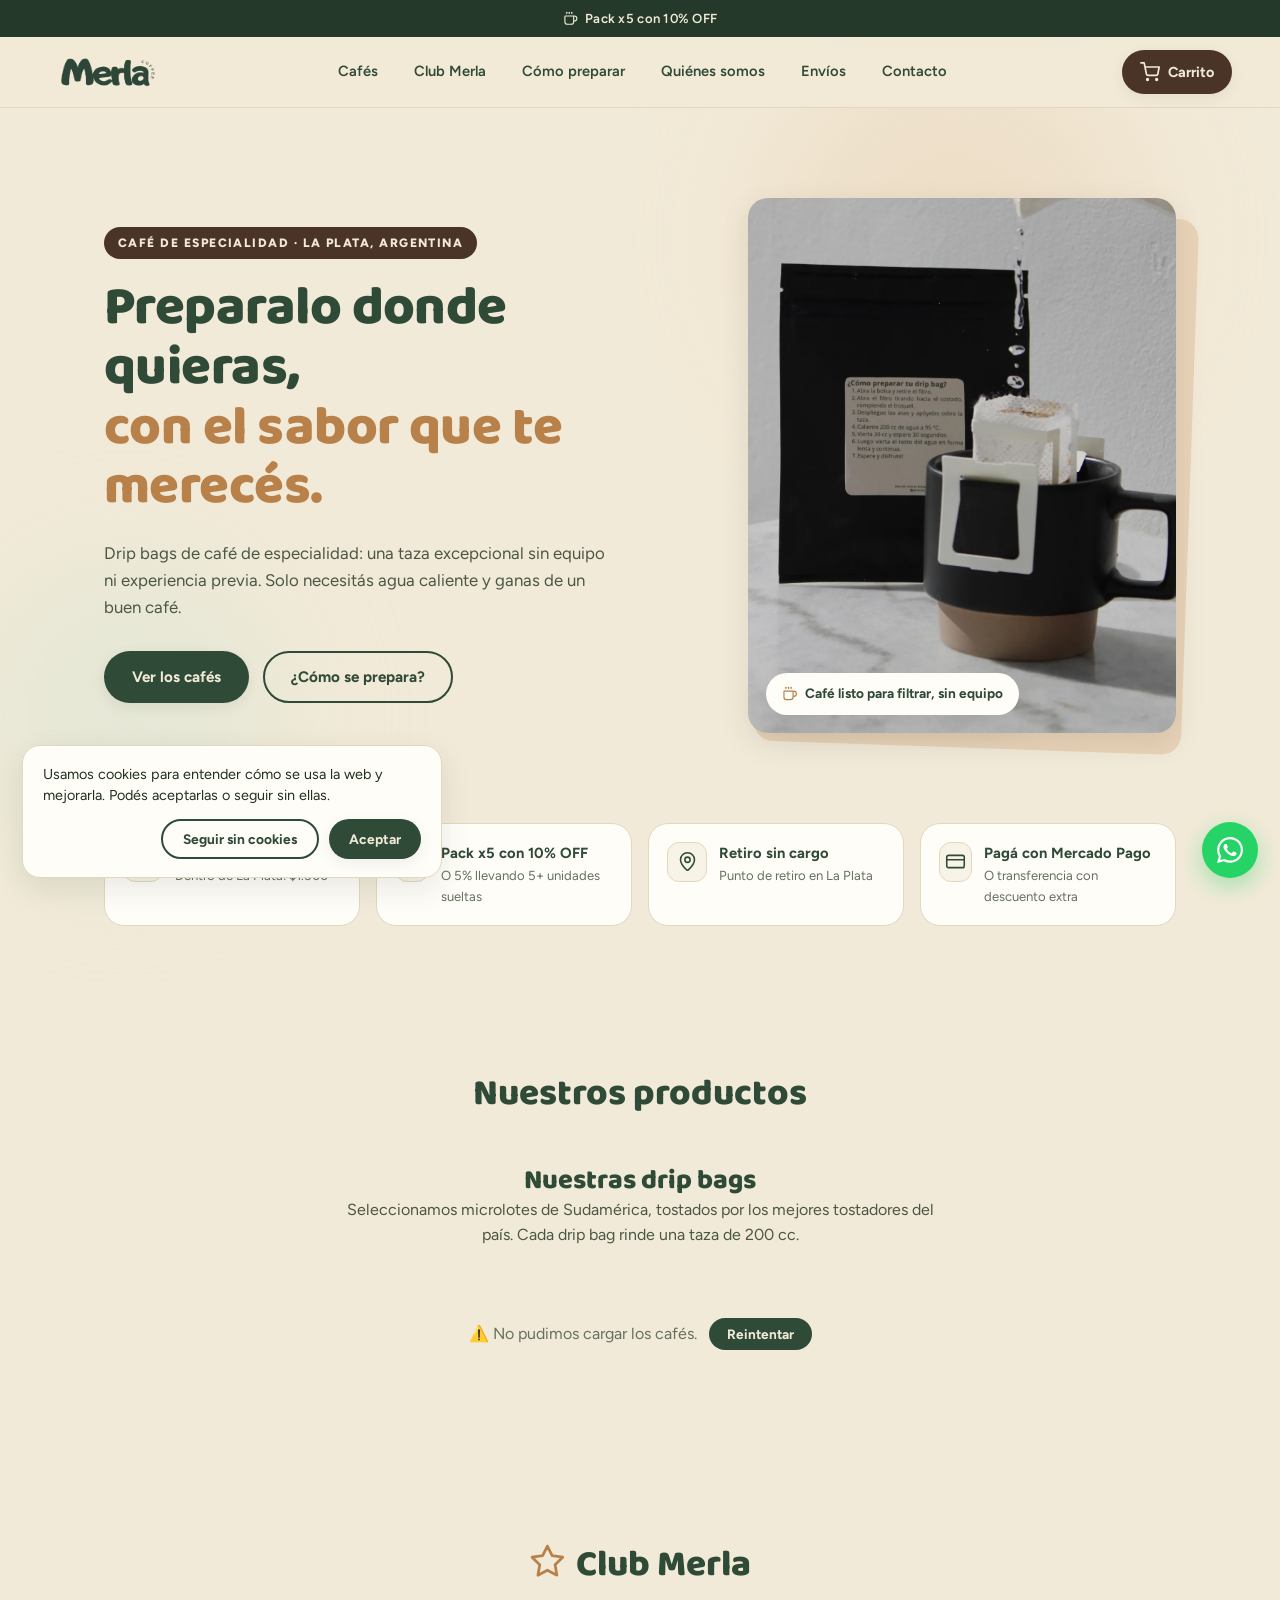
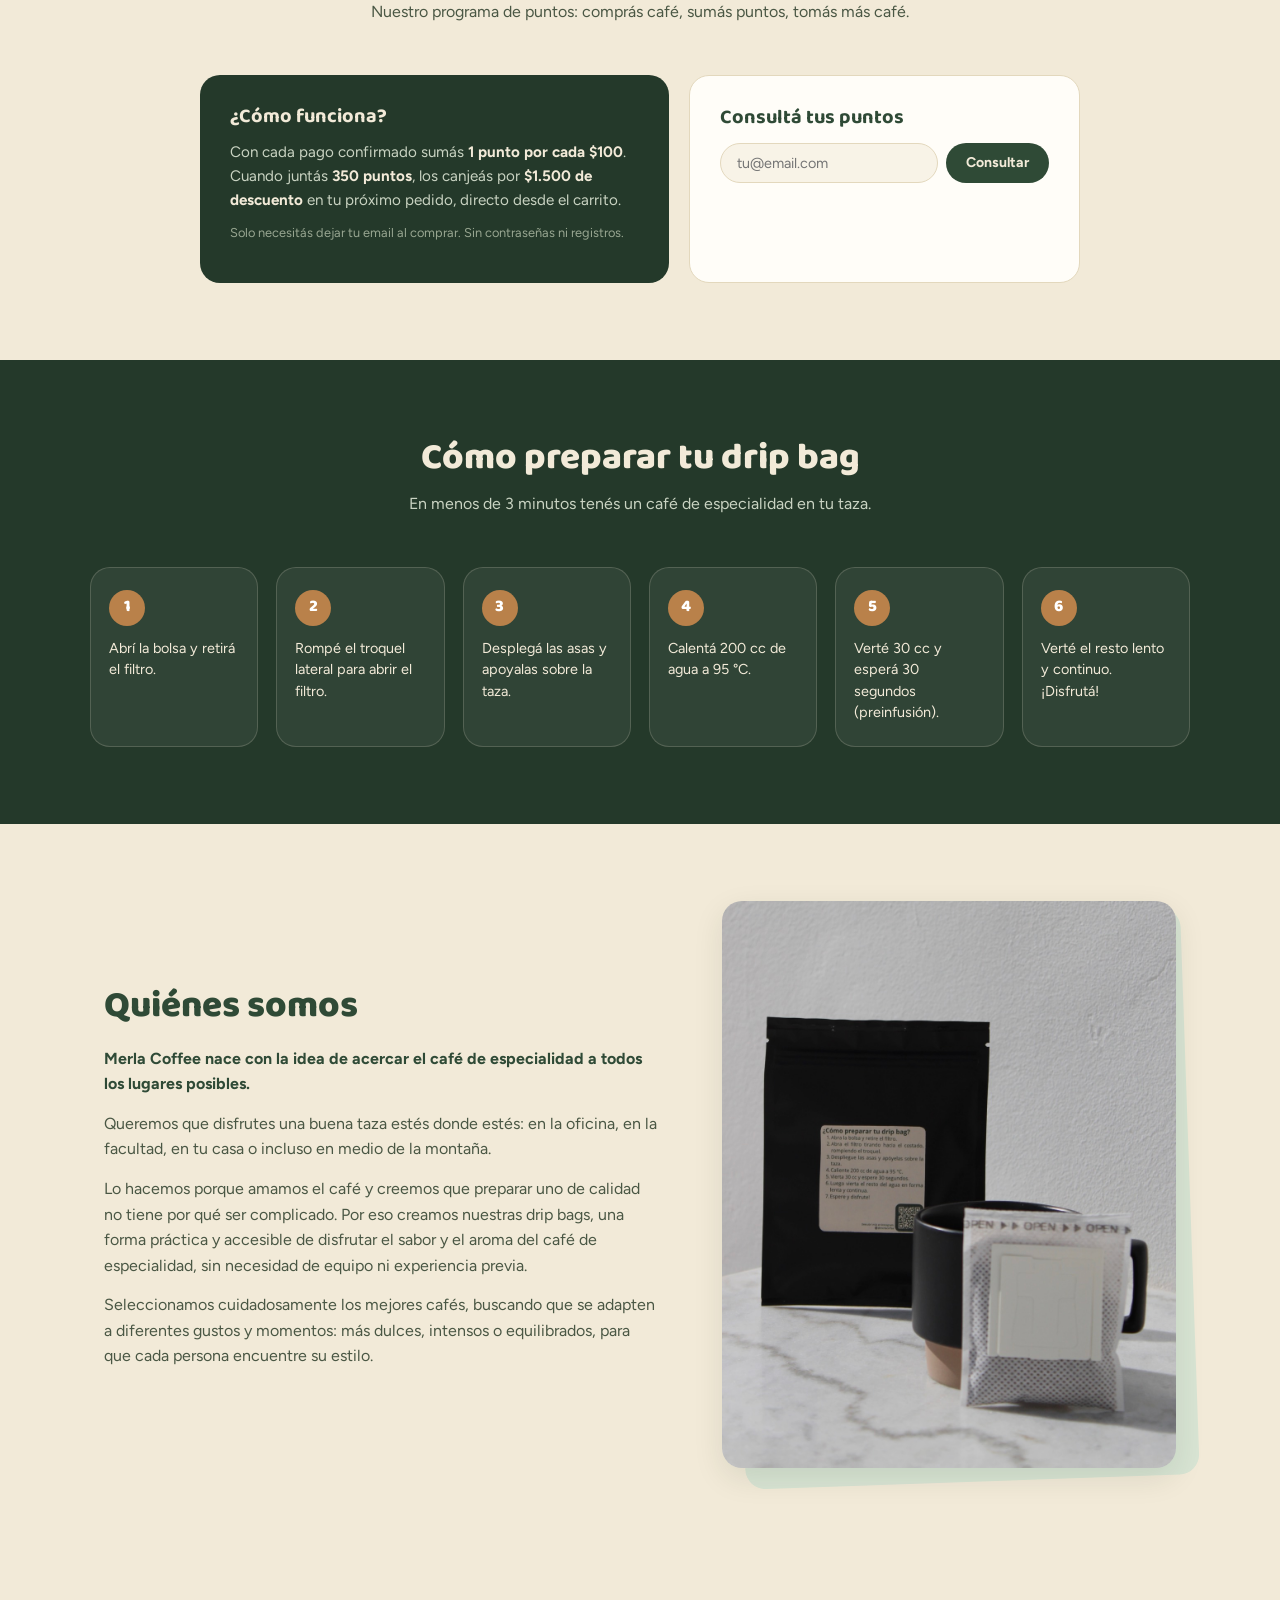
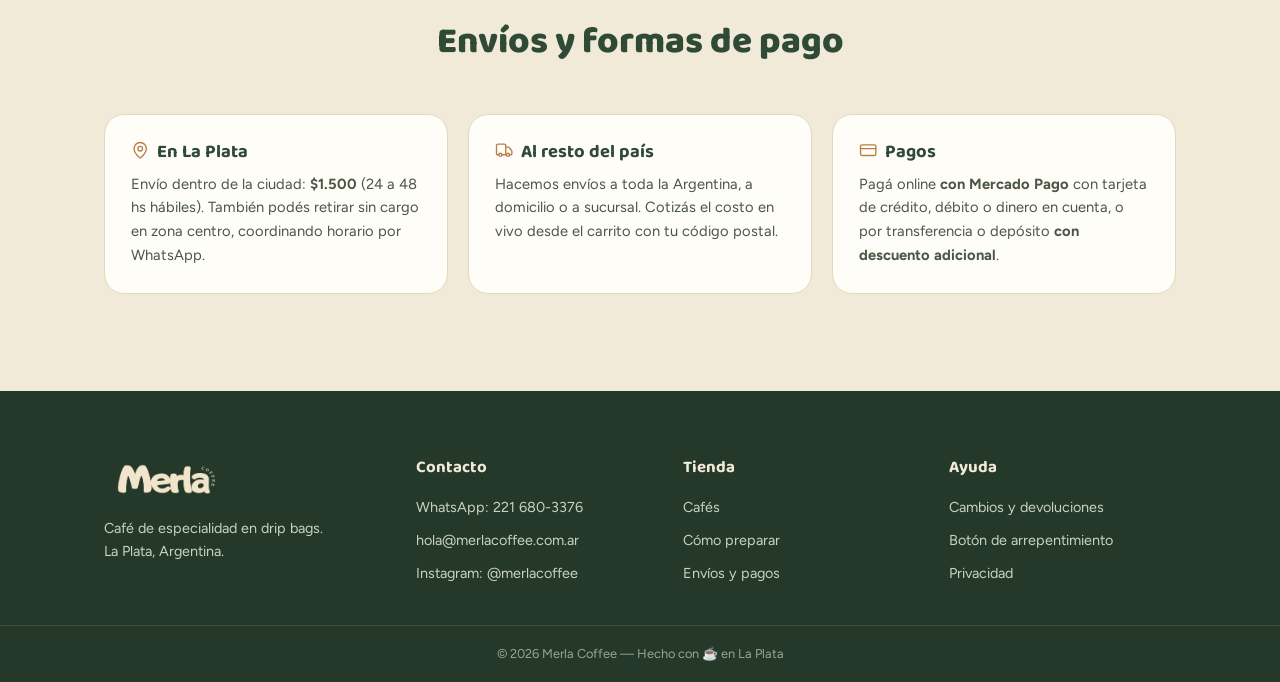
==== commit e75fc325: "Botones nuevos en la tienda y el panel (los elegidos del prototipo) Tienda: Agregar con icono y conf" ====
--- a/public/index.html
+++ b/public/index.html
@@ -161,6 +161,11 @@
     <symbol id="i-ticket" viewBox="0 0 24 24"><path d="M2 9a3 3 0 0 1 0 6v2a2 2 0 0 0 2 2h16a2 2 0 0 0 2-2v-2a3 3 0 0 1 0-6V7a2 2 0 0 0-2-2H4a2 2 0 0 0-2 2z"/><path d="M13 5v2"/><path d="M13 11v2"/><path d="M13 17v2"/></symbol>
     <symbol id="i-check" viewBox="0 0 24 24"><path d="M20 6 9 17l-5-5"/></symbol>
     <symbol id="i-reloj" viewBox="0 0 24 24"><circle cx="12" cy="12" r="10"/><polyline points="12 6 12 12 16 14"/></symbol>
+    <symbol id="i-mas" viewBox="0 0 24 24"><path d="M12 5v14M5 12h14"/></symbol>
+    <symbol id="i-menos" viewBox="0 0 24 24"><path d="M5 12h14"/></symbol>
+    <symbol id="i-tacho" viewBox="0 0 24 24"><path d="M4 7h16M10 11v6M14 11v6M6 7l1 12a2 2 0 0 0 2 2h6a2 2 0 0 0 2-2l1-12M9 7V4h6v3"/></symbol>
+    <symbol id="i-x" viewBox="0 0 24 24"><path d="M6 6l12 12M18 6 6 18"/></symbol>
+    <symbol id="i-chevron" viewBox="0 0 24 24"><path d="m9 6 6 6-6 6"/></symbol>
   </svg>
 
   <!-- Los mensajes rotan solos (ver app.js). Se apilan en la misma celda de
@@ -392,7 +397,7 @@
   <aside class="cart" id="cart" aria-label="Carrito de compras" hidden>
     <div class="cart__head">
       <h3>Tu pedido</h3>
-      <button class="cart__close" id="cart-close" aria-label="Cerrar carrito">✕</button>
+      <button class="cart__close" id="cart-close" aria-label="Cerrar carrito"><svg class="icono" aria-hidden="true"><use href="#i-x"></use></svg></button>
     </div>
     <!-- Todo el contenido scrollea junto: con el formulario de envío abierto el
          pie es más alto que la pantalla y los botones de pago quedaban fuera. -->
@@ -492,7 +497,7 @@
       <div class="cart__divider"><span>o si preferís</span></div>
       <button class="btn btn--wsp btn--full" id="checkout">
         <svg width="18" height="18" viewBox="0 0 24 24" fill="currentColor"><path d="M17.472 14.382c-.297-.149-1.758-.867-2.03-.967-.273-.099-.471-.148-.67.15-.197.297-.767.966-.94 1.164-.173.199-.347.223-.644.075-.297-.15-1.255-.463-2.39-1.475-.883-.788-1.48-1.761-1.653-2.059-.173-.297-.018-.458.13-.606.134-.133.298-.347.446-.52.149-.174.198-.298.298-.497.099-.198.05-.371-.025-.52-.075-.149-.669-1.612-.916-2.207-.242-.579-.487-.5-.669-.51-.173-.008-.371-.01-.57-.01-.198 0-.52.074-.792.372-.272.297-1.04 1.016-1.04 2.479 0 1.462 1.065 2.875 1.213 3.074.149.198 2.096 3.2 5.077 4.487.709.306 1.262.489 1.694.625.712.227 1.36.195 1.871.118.571-.085 1.758-.719 2.006-1.413.248-.694.248-1.289.173-1.413-.074-.124-.272-.198-.57-.347m-5.421 7.403h-.004a9.87 9.87 0 0 1-5.031-1.378l-.361-.214-3.741.982.998-3.648-.235-.374a9.86 9.86 0 0 1-1.51-5.26c.001-5.45 4.436-9.884 9.888-9.884 2.64 0 5.122 1.03 6.988 2.898a9.825 9.825 0 0 1 2.893 6.994c-.003 5.45-4.437 9.884-9.885 9.884m8.413-18.297A11.815 11.815 0 0 0 12.05 0C5.495 0 .16 5.335.157 11.892c0 2.096.547 4.142 1.588 5.945L.057 24l6.305-1.654a11.882 11.882 0 0 0 5.683 1.448h.005c6.554 0 11.89-5.335 11.893-11.893a11.821 11.821 0 0 0-3.48-8.413Z"/></svg>
-        Pedir por WhatsApp
+        <span class="btn__textos">Pedir por WhatsApp<small>10% OFF pagando por transferencia</small></span>
       </button>
       <p class="cart__note">Con Mercado Pago pagás al instante con tarjeta o dinero en cuenta. Por WhatsApp registramos tu pedido pendiente y coordinamos el pago. Los puntos se acreditan al confirmar el cobro.</p>
     </div>
--- a/public/styles.css
+++ b/public/styles.css
@@ -1617,6 +1617,9 @@
 .sucursales { display: grid; gap: 6px; margin: 6px 0 2px 14px; }
 .sucursales__titulo { font-size: 0.8rem; font-weight: 700; color: var(--verde); margin: 2px 0; }
 .sucursales__titulo--falta { color: var(--caramelo); }
+/* Sucursal escrita a mano (Andreani con tarifa propia, sin lista oficial) */
+.sucursal-libre__ayuda { font-size: 0.76rem; color: var(--verde); text-decoration: underline; justify-self: start; }
+.cart .sucursal-libre__ayuda { color: var(--panel-texto); }
 .sucursal {
   display: flex; align-items: flex-start; gap: 10px;
   border: 1.5px solid var(--crema-borde); border-radius: 12px; padding: 9px 12px;
@@ -1804,8 +1807,16 @@
   .card__stock { bottom: 8px; right: 6px; left: 6px; text-align: center; font-size: 0.62rem; padding: 3px 6px; }
   .card__body { padding: 12px 12px 12px 14px; gap: 7px; min-width: 0; }
   .card__body h3 { font-size: 1.08rem; line-height: 1.2; }
-  .card__notes { gap: 4px; }
-  .chip { font-size: 0.66rem; padding: 2px 7px; }
+  /* Las notas van en UN renglón (se deslizan de costado): si se apilaban en
+     dos o tres, la tarjeta quedaba más alta y la foto, que llena el alto, se
+     recortaba distinto en cada café (la bolsa se veía más grande o más chica). */
+  .card__notes {
+    gap: 4px; flex-wrap: nowrap; overflow-x: auto; scrollbar-width: none;
+    -webkit-mask-image: linear-gradient(90deg, #000 80%, transparent);
+    mask-image: linear-gradient(90deg, #000 80%, transparent);
+  }
+  .card__notes::-webkit-scrollbar { display: none; }
+  .chip { font-size: 0.66rem; padding: 2px 7px; flex: none; white-space: nowrap; }
   .card__more { font-size: 0.76rem; }
   .pres { gap: 5px; }
   .pres__btn { padding: 6px 4px; font-size: 0.74rem; }
@@ -1913,3 +1924,72 @@
   .para-vos { padding: 14px; }
   .para-vos__opcion { padding: 7px 12px; font-size: 0.8rem; }
 }
+
+/* =====================================================================
+   Botones (rediseño elegido): responden al apretar en vez de saltar al
+   pasar el mouse, y todo lo que se toca mide 40-52 px.
+   ===================================================================== */
+@keyframes salta { 40% { transform: scale(1.35); } }
+
+/* «Agregar»: con ícono y confirmación ("Agregado") un segundo */
+.card__add { display: inline-flex; align-items: center; justify-content: center; gap: 6px; height: 44px; padding: 0 18px 0 14px; transition: background 0.15s, transform 0.1s; }
+.card__add:hover { background: var(--verde-oscuro); transform: none; box-shadow: none; }
+.card__add:active { transform: scale(0.97); }
+.card__add .icono { width: 18px; height: 18px; stroke-width: 2.4; }
+.card__add.agregado, .card__add.agregado:hover { background: #8a5a2b; }
+
+/* Unidad / Pack: un selector de dos opciones, no dos botones sueltos */
+.pres { gap: 0; padding: 4px; background: #e7e3da; border-radius: 999px; }
+.pres__btn { height: 36px; padding: 0 8px; border: 0; background: transparent; display: inline-flex; align-items: center; justify-content: center; gap: 6px; color: #5a6552; transition: background 0.15s, color 0.15s, box-shadow 0.15s; }
+.pres__btn em { font-size: 0.7rem; color: #8a5a2b; background: #f4e3cf; padding: 1px 6px; border-radius: 999px; }
+.pres__btn.activo { background: var(--blanco); color: var(--verde); border: 0; box-shadow: 0 1px 3px rgba(34, 48, 31, 0.16); }
+.pres__btn.activo em { color: #8a5a2b; }
+
+/* Carrito del encabezado: marrón, 44 px, el número salta al agregar */
+.cart-btn { height: 44px; padding: 0 18px; transition: background 0.15s, transform 0.1s, box-shadow 0.15s; }
+.cart-btn:hover { background: var(--cacao-claro); transform: none; }
+.cart-btn:active { transform: scale(0.97); }
+.cart-btn__badge { background: var(--caramelo-suave); color: var(--cacao); box-shadow: 0 0 0 2px var(--crema); }
+.cart-btn__badge.salta { animation: salta 0.35s ease; }
+
+/* Pago: un color para cada uno (azul Mercado Pago, verde WhatsApp), con
+   contraste de más de 5:1 y 52 px de alto */
+#pay-mp, #checkout { min-height: 52px; padding-top: 8px; padding-bottom: 8px; transition: background 0.15s, transform 0.1s; }
+#pay-mp:active, #checkout:active { transform: scale(0.98); }
+.btn--mp { background: #0072b5; color: #fff; }
+.btn--mp:hover:not(:disabled) { background: #005f99; }
+.btn--wsp { background: #1b7a43; color: #fff; border: 0; }
+.btn--wsp:hover { background: #156637; color: #fff; border: 0; transform: none; }
+.btn__textos { display: grid; text-align: left; line-height: 1.25; }
+.btn__textos small { font-weight: 500; font-size: 0.76rem; opacity: 0.9; }
+
+/* Cantidad: una sola pieza; con 1 unidad, el − es un tacho */
+.cart-item__qty { display: inline-flex; align-items: center; gap: 0; height: 40px; padding: 2px; border: 1.5px solid var(--crema-borde); border-radius: 999px; background: var(--blanco); }
+.cart-item__qty button { width: 34px; height: 34px; border: 0; border-radius: 50%; background: transparent; display: grid; place-items: center; padding: 0; }
+.cart-item__qty button .icono { width: 17px; height: 17px; stroke-width: 2.2; }
+.cart-item__qty b { min-width: 30px; font-variant-numeric: tabular-nums; }
+.cart .cart-item__qty { background: var(--panel); border-color: var(--panel-borde); }
+.cart .cart-item__qty button { background: transparent; color: var(--panel-texto); }
+.cart .cart-item__qty button:hover { background: var(--panel-borde); }
+
+/* «Ver detalle»: verde (contraste 9,6:1) con flechita */
+.card__more { color: var(--verde); font-weight: 700; text-decoration: none; display: inline-flex; align-items: center; gap: 2px; padding: 6px 0; text-underline-offset: 3px; }
+.card__more:hover { text-decoration: underline; }
+.card__more .icono { width: 16px; height: 16px; stroke-width: 2.4; transition: transform 0.15s; }
+.card__more:hover .icono { transform: translateX(2px); }
+
+/* Cerrar: 40 px y una X dibujada, siempre centrada */
+.modal__close, .cart__close { width: 40px; height: 40px; padding: 0; display: grid; place-items: center; border-radius: 50%; transition: background 0.15s, border-color 0.15s; }
+.modal__close:hover { background: var(--crema-suave); border-color: var(--verde); }
+.modal__close .icono, .cart__close .icono { width: 18px; height: 18px; stroke-width: 2.2; }
+
+@media (max-width: 560px) {
+  .card__add { height: 40px; padding: 0 14px 0 11px; font-size: 0.8rem; }
+  .card__add .icono { width: 16px; height: 16px; }
+  .pres__btn { height: 32px; padding: 0 4px; font-size: 0.74rem; }
+  .pres__btn em { font-size: 0.64rem; padding: 0 5px; }
+  .cart-btn { height: 42px; padding: 0 14px; }
+}
+@media (prefers-reduced-motion: reduce) {
+  .cart-btn__badge.salta { animation: none; }
+}
